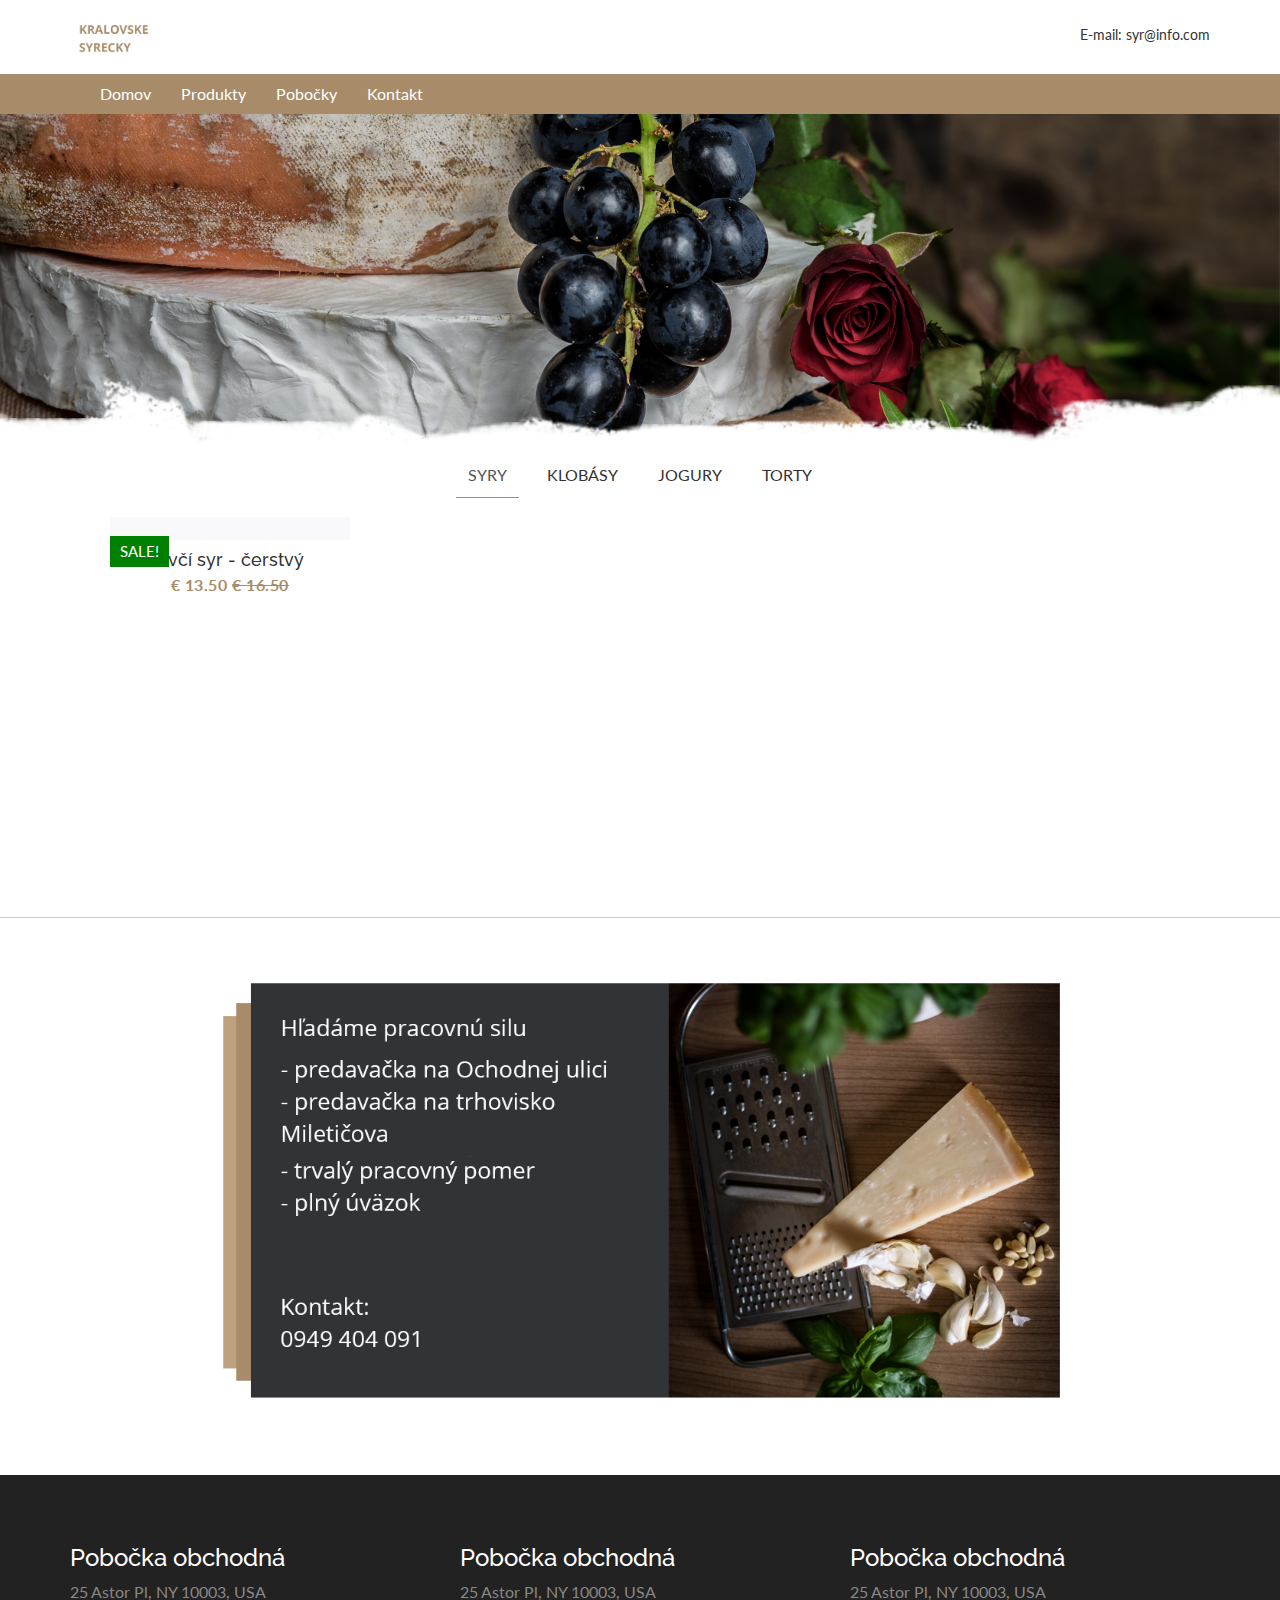
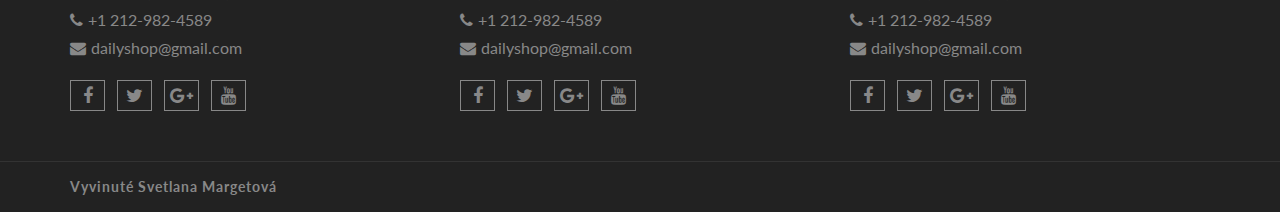
==== index.html @ 4ceece74 "first commit" ====
<!DOCTYPE html>
<html lang="sk">
<head>
  <meta charset="utf-8">
  <meta http-equiv="X-UA-Compatible" content="IE=edge">
  <meta name="viewport" content="width=device-width, initial-scale=1">

  <title>Královské syry</title>

  <link href="css/font-awesome.css" rel="stylesheet">
  <link href="css/bootstrap.css" rel="stylesheet">
  <link id="switcher" href="css/theme-color/default-theme.css" rel="stylesheet">
  <link href="css/style.css" rel="stylesheet">

  <link href='https://fonts.googleapis.com/css?family=Lato' rel='stylesheet' type='text/css'>
  <link href='https://fonts.googleapis.com/css?family=Raleway' rel='stylesheet' type='text/css'>

  <!-- HTML5 shim and Respond.js for IE8 support of HTML5 elements and media queries -->
  <!-- WARNING: Respond.js doesn't work if you view the page via file:// -->
  <!--[if lt IE 9]>
    <script src="https://oss.maxcdn.com/html5shiv/3.7.2/html5shiv.min.js"></script>
    <script src="https://oss.maxcdn.com/respond/1.4.2/respond.min.js"></script>
  <![endif]-->
</head>

<body>

  <header id="aa-header">
    <div class="aa-header-bottom">
      <div class="container">
        <div class="row">
          <div class="col-md-12">
            <div class="aa-header-bottom-area">
              <div class="aa-logo">
                <a href="index.html">
                  <img src="img/logo.png" />
                </a>
              </div>

              <div class="pull-right email-right">
                <a href="mailto:">E-mail: syr@info.com</a>
              </div>
            </div>
          </div>
        </div>
      </div>
    </div>
  </header>

  <section id="menu">
    <div class="container">
      <div class="menu-area">
        <div class="navbar navbar-default" role="navigation">
          <div class="navbar-header">
            <button type="button" class="navbar-toggle" data-toggle="collapse" data-target=".navbar-collapse">
              <span class="sr-only">Toggle navigation</span>
              <span class="icon-bar"></span>
              <span class="icon-bar"></span>
              <span class="icon-bar"></span>
            </button>
          </div>
          <div class="navbar-collapse collapse">
            <ul class="nav navbar-nav">
              <li><a href="index.html">Domov</a></li>
              <li><a href="index.html">Produkty</a></li>
              <li><a href="index.html">Pobočky</a></li>
              <li><a href="index.html">Kontakt</a></li>
            </ul>
          </div><!--/.nav-collapse -->
        </div>
      </div>
    </div>
  </section>
  <!-- / menu -->

  <section class="banner">
  </section>
  <!-- Products section -->
  <section id="aa-product">
    <div class="container">
      <div class="row">
        <div class="col-md-12">
          <div class="row">
            <div class="aa-product-area">
              <div class="aa-product-inner">
                <!-- start prduct navigation -->
                 <ul class="nav nav-tabs aa-products-tab">
                    <li class="active"><a href="#cheese" data-toggle="tab">Syry</a></li>
                    <li><a href="#sausage" data-toggle="tab">Klobásy</a></li>
                    <li><a href="#youghurt" data-toggle="tab">Jogury</a></li>
                    <li><a href="#cake" data-toggle="tab">Torty</a></li>
                  </ul>
                  <!-- Tab panes -->
                  <div class="tab-content">
                    <!-- Start men product category -->
                    <div class="tab-pane fade in active" id="cheese">
                      <ul class="aa-product-catg">
                        <!-- start single product item -->
                        <li>
                          <figure>
                            <a class="aa-product-img" href="#"><img src=""></a>
                              <figcaption>
                              <h4 class="aa-product-title">Ovčí syr - čerstvý</h4>
                              <span class="aa-product-price">€ 13.50</span><span class="aa-product-price"><del>€ 16.50</del></span>
                            </figcaption>
                          </figure>
                          <!-- product badge -->
                          <span class="aa-badge aa-sale" href="#">SALE!</span>
                        </li>

                        <!-- start single product item -->

                  </ul>
                </div>
              </div>
            </div>
          </div>
        </div>
      </div>
    </div>
  </section>
  <section id="aa-banner">
    <div class="container">
      <div class="row">
        <div class="col-md-12">
          <div class="row">
            <div class="aa-banner-area text-center">
            <a href="#"><img src="img/banner2.png" alt="fashion banner img"></a>
          </div>
          </div>
        </div>
      </div>
    </div>
  </section>


  <!-- footer -->
  <footer id="aa-footer">
    <!-- footer bottom -->
    <div class="aa-footer-top">
     <div class="container">
        <div class="row">
        <div class="col-md-12">
          <div class="aa-footer-top-area">
            <div class="row">
              <div class="col-md-4 col-sm-6">
                <div class="aa-footer-widget">
                  <div class="aa-footer-widget">
                    <h3>Pobočka obchodná</h3>
                    <address>
                      <p> 25 Astor Pl, NY 10003, USA</p>
                      <p><span class="fa fa-phone"></span>+1 212-982-4589</p>
                      <p><span class="fa fa-envelope"></span>dailyshop@gmail.com</p>
                    </address>
                    <div class="aa-footer-social">
                      <a href="#"><span class="fa fa-facebook"></span></a>
                      <a href="#"><span class="fa fa-twitter"></span></a>
                      <a href="#"><span class="fa fa-google-plus"></span></a>
                      <a href="#"><span class="fa fa-youtube"></span></a>
                    </div>
                  </div>
                </div>
              </div>

              <div class="col-md-4 col-sm-6">
                <div class="aa-footer-widget">
                  <div class="aa-footer-widget">
                    <h3>Pobočka obchodná</h3>
                    <address>
                      <p> 25 Astor Pl, NY 10003, USA</p>
                      <p><span class="fa fa-phone"></span>+1 212-982-4589</p>
                      <p><span class="fa fa-envelope"></span>dailyshop@gmail.com</p>
                    </address>
                    <div class="aa-footer-social">
                      <a href="#"><span class="fa fa-facebook"></span></a>
                      <a href="#"><span class="fa fa-twitter"></span></a>
                      <a href="#"><span class="fa fa-google-plus"></span></a>
                      <a href="#"><span class="fa fa-youtube"></span></a>
                    </div>
                  </div>
                </div>
              </div>

              <div class="col-md-4 col-sm-6">
                <div class="aa-footer-widget">
                  <div class="aa-footer-widget">
                    <h3>Pobočka obchodná</h3>
                    <address>
                      <p> 25 Astor Pl, NY 10003, USA</p>
                      <p><span class="fa fa-phone"></span>+1 212-982-4589</p>
                      <p><span class="fa fa-envelope"></span>dailyshop@gmail.com</p>
                    </address>
                    <div class="aa-footer-social">
                      <a href="#"><span class="fa fa-facebook"></span></a>
                      <a href="#"><span class="fa fa-twitter"></span></a>
                      <a href="#"><span class="fa fa-google-plus"></span></a>
                      <a href="#"><span class="fa fa-youtube"></span></a>
                    </div>
                  </div>
                </div>
              </div>
            </div>
          </div>
        </div>
      </div>
     </div>
    </div>
    <!-- footer-bottom -->
    <div class="aa-footer-bottom">
      <div class="container">
        <div class="row">
        <div class="col-md-12">
          <div class="aa-footer-bottom-area">
            <p>Vyvinuté <a href="http://www.markups.io/">Svetlana Margetová</a></p>
          </div>
        </div>
      </div>
      </div>
    </div>
  </footer>
  <!-- / footer -->

  <!-- Login Modal -->
  <div class="modal fade" id="login-modal" tabindex="-1" role="dialog" aria-labelledby="myModalLabel" aria-hidden="true">
    <div class="modal-dialog">
      <div class="modal-content">
        <div class="modal-body">
        <button type="button" class="close" data-dismiss="modal" aria-hidden="true">&times;</button>
          <h4>Login or Register</h4>
          <form class="aa-login-form" action="">
            <label for="">Username or Email address<span>*</span></label>
            <input type="text" placeholder="Username or email">
            <label for="">Password<span>*</span></label>
            <input type="password" placeholder="Password">
            <button class="aa-browse-btn" type="submit">Login</button>
            <label for="rememberme" class="rememberme"><input type="checkbox" id="rememberme"> Remember me </label>
            <p class="aa-lost-password"><a href="#">Lost your password?</a></p>
            <div class="aa-register-now">
              Don't have an account?<a href="account.html">Register now!</a>
            </div>
          </form>
        </div>
      </div><!-- /.modal-content -->
    </div><!-- /.modal-dialog -->
  </div>

  <!-- jQuery library -->
  <script src="https://ajax.googleapis.com/ajax/libs/jquery/1.11.3/jquery.min.js"></script>
  <!-- Include all compiled plugins (below), or include individual files as needed -->
  <script src="js/bootstrap.js"></script>
  <!-- SmartMenus jQuery plugin -->
  <script type="text/javascript" src="js/jquery.smartmenus.js"></script>
  <!-- SmartMenus jQuery Bootstrap Addon -->
  <script type="text/javascript" src="js/jquery.smartmenus.bootstrap.js"></script>
  <!-- Product view slider -->
  <script type="text/javascript" src="js/jquery.simpleGallery.js"></script>
  <script type="text/javascript" src="js/jquery.simpleLens.js"></script>
  <!-- slick slider -->
  <script type="text/javascript" src="js/slick.js"></script>
  <!-- Price picker slider -->
  <script type="text/javascript" src="js/nouislider.js"></script>

  <!-- Custom js -->
  <script src="js/custom.js"></script>

  </body>
</html>
---- css/theme-color/default-theme.css ----
/*=======================================
Template Design By MarkUps.
Author URI : http://www.markups.io/
========================================*/


h2 {
  color: #ff6666;
}
.aa-primary-btn:hover, .aa-primary-btn:focus {
  color: #ff6666;
  border-color: #ff6666;
}
.aa-secondary-btn {
  color: #ff6666;
}
.aa-secondary-btn:hover, .aa-secondary-btn:focus {
  background-color: #ff6666;
}
.aa-browse-btn {
  background-color: #ff6666;
  border: 1px solid #ff6666;
}
.aa-browse-btn:hover, .aa-browse-btn:focus {
  color: #ff6666;
}
.aa-add-to-cart-btn:hover, .aa-add-to-cart-btn:focus {
  color: #ff6666;
  border-color: #ff6666;
}
.aa-filter-btn {
  background-color: #ff6666;
  border: 1px solid #ff6666;
}
.aa-cart-view-btn {
  background-color: #ff6666;
}
#aa-header .aa-header-bottom .aa-header-bottom-area .aa-logo a > span {
  color: #ff6666;
}
#aa-header .aa-header-bottom .aa-header-bottom-area .aa-logo a strong {
  color: #ff6666;
}
#aa-header .aa-header-bottom .aa-header-bottom-area .aa-search-box button {
  background-color: #ff6666;
}
#aa-header .aa-header-bottom .aa-cartbox .aa-cart-link {
  color: #ff6666;
}
#aa-header .aa-header-bottom .aa-cartbox .aa-cart-link .aa-cart-notify {
  border: 1px solid #ff6666;
  color: #ff6666;
}
#aa-header .aa-header-bottom .aa-cartbox .aa-cart-link .aa-cart-notify:after {
  border-top-color: #ff6666;
}
#aa-header .aa-header-bottom .aa-cartbox .aa-cartbox-summary ul li .aa-remove-product:hover, #aa-header .aa-header-bottom .aa-cartbox .aa-cartbox-summary ul li .aa-remove-product:focus {
  border-color: #ff6666;
}
#menu {
  background-color: #a88c69;
}
#menu .menu-area .navbar-default .navbar-nav .open a {
  color: #ff6666;
}
#menu .menu-area .navbar-default .navbar-nav .dropdown-menu li a {
  color: #ff6666;
}
#menu .menu-area .navbar-default .navbar-nav .dropdown-menu li a:hover, #menu .menu-area .navbar-default .navbar-nav .dropdown-menu li a:focus {
  background-color: #ff6666;
}
.scrollToTop {
  background-color: #ff6666;
  border: 1px solid #ff6666;
}
.scrollToTop:hover,
.scrollToTop:focus {
  color: #ff6666;
}
#wpf-loader-two .wpf-loader-two-inner:before {
  background: #ff6666;
}
#wpf-loader-two .wpf-loader-two-inner:after {
  background: #ff6666;
}
#wpf-loader-two {
  background-color: #ff6666;
}
#aa-slider .aa-slider-area .seq-title span {
  color: #ff6666;
}
#aa-slider .aa-slider-area .seq .seq-next:hover, #aa-slider .aa-slider-area .seq .seq-next:focus {
  background-color: #ff6666;
}
#aa-slider .aa-slider-area .seq .seq-prev:hover, #aa-slider .aa-slider-area .seq .seq-prev:focus {
  background-color: #ff6666;
}
#aa-promo .aa-promo-area .aa-promo-banner .aa-prom-content span {
  color: #ff6666;
}
#aa-promo .aa-promo-area .aa-promo-banner .aa-prom-content h4 a:hover {
  color: #ff6666 !important;
}
.aa-products-tab li a:hover, .aa-products-tab li a:focus {
  border-bottom: 1px solid #a88c69;
}
.aa-products-tab li.active a {
  border-bottom: 1px solid #a88c69 !important;
}
.aa-products-tab li.active a:hover, .aa-products-tab li.active a:focus {
  border-bottom: 1px solid #ff6666;
}
.aa-product-catg li figure .aa-add-card-btn:hover {
  color: #ff6666;
}
.aa-product-catg li .aa-product-title a:hover, .aa-product-catg li .aa-product-title a:focus {
  color: #ff6666;
}
.aa-product-catg li .aa-product-price {
  color: #a88c69;
}
.aa-product-catg li .aa-product-hvr-content a:hover, .aa-product-catg li .aa-product-hvr-content a:focus {
  color: #ff6666;
}
#quick-view-modal .modal-content button.close:hover {
  color: #ff6666;
}
#quick-view-modal .modal-content .aa-product-view-content .aa-price-block .aa-product-avilability span {
  color: #ff6666;
}
#quick-view-modal .modal-content .aa-product-view-content .aa-prod-view-size a:hover, #quick-view-modal .modal-content .aa-product-view-content .aa-prod-view-size a:focus {
  border-color: #ff6666;
  color: #ff6666;
}
#quick-view-modal .modal-content .aa-product-view-content .aa-prod-quantity .aa-prod-category a {
  color: #ff6666;
}
.slick-prev,
.slick-next {
  background-color: #ff6666;
}
#aa-support .aa-support-area .aa-support-single span {
  color: #ff6666;
}
#aa-testimonial .aa-testimonial-area .aa-testimonial-slider li.slick-active {
  background-color: #ff6666;
}
.aa-latest-blog-single .aa-blog-img:hover .aa-blog-img-caption {
  background-color: #ff6666;
}
.aa-latest-blog-single .aa-blog-info .aa-blog-title a:hover {
  color: #ff6666;
}
.aa-latest-blog-single .aa-blog-info .aa-read-mor-btn {
  color: #ff6666;
}
.aa-latest-blog-single .aa-blog-info .aa-read-mor-btn:hover span, .aa-latest-blog-single .aa-blog-info .aa-read-mor-btn:focus span {
  color: #ff6666;
}
#aa-subscribe .aa-subscribe-area .aa-subscribe-form input[type="submit"] {
  background: #ff6666 none repeat scroll 0 0;
  border: 1px solid #ff6666;
}
#aa-footer .aa-footer-bottom .aa-footer-bottom-area > p a:hover, #aa-footer .aa-footer-bottom .aa-footer-bottom-area > p a:focus {
  color: #ff6666;
}
#aa-catg-head-banner .aa-catg-head-banner-area .aa-catg-head-banner-content .breadcrumb .active {
  color: #ff6666;
}
#aa-product-category .aa-sidebar .aa-sidebar-widget h3 {
  color: #ff6666;
  border-bottom: 1px solid #ff6666;
}
#aa-product-category .aa-sidebar .aa-sidebar-widget .aa-catg-nav li a:hover, #aa-product-category .aa-sidebar .aa-sidebar-widget .aa-catg-nav li a:focus {
  color: #ff6666;
}
#aa-product-category .aa-sidebar .aa-sidebar-widget .tag-cloud a:hover, #aa-product-category .aa-sidebar .aa-sidebar-widget .tag-cloud a:focus {
  background-color: #ff6666;
}
#aa-product-category .aa-sidebar .aa-sidebar-widget .aa-recently-views ul li .aa-cartbox-info h4 a:hover, #aa-product-category .aa-sidebar .aa-sidebar-widget .aa-recently-views ul li .aa-cartbox-info h4 a:focus {
  color: #ff6666;
}
#aa-product-category .aa-product-catg-content .aa-product-catg-head .aa-product-catg-head-right a:hover, #aa-product-category .aa-product-catg-content .aa-product-catg-head .aa-product-catg-head-right a:focus {
  color: #ff6666;
}
#aa-product-category .aa-product-catg-content .aa-product-catg-pagination .pagination li a:hover,
#aa-product-category .aa-product-catg-content .aa-product-catg-pagination .pagination li span:hover {
  color: #ff6666;
}
#aa-product-category .aa-product-catg-content .aa-product-catg-pagination .pagination li a:focus,
#aa-product-category .aa-product-catg-content .aa-product-catg-pagination .pagination li span:focus {
  background-color: #ff6666;
}
#aa-product-details .aa-product-details-area .aa-product-details-content .aa-product-view-content .aa-prod-quantity .aa-prod-category a {
  color: #ff6666;
}
#aa-product-details .aa-product-details-area .aa-product-details-bottom .nav-tabs li a:hover, #aa-product-details .aa-product-details-area .aa-product-details-bottom .nav-tabs li a:focus {
  color: #ff6666;
}
#aa-product-details .aa-product-details-area .aa-product-details-bottom .aa-review-form .aa-review-submit {
  background-color: #ff6666;
  border-color: #ff6666;
}
#aa-product-details .aa-product-details-area .aa-product-details-bottom .aa-review-form .form-control:focus {
  border-color: #ff6666;
}
#cart-view .cart-view-area .cart-view-table .table tbody tr td .aa-cart-title {
  color: #ff6666;
}
#cart-view .cart-view-area .cart-view-table .table tbody tr td .aa-cart-title:hover {
  color: #ff6666;
}
#checkout .checkout-area .checkout-left .panel-group .panel-default .panel-heading .panel-title a {
  color: #ff6666;
}
#checkout .checkout-area .checkout-right h4 {
  color: #ff6666;
}
#login-modal .modal-dialog .aa-register-now a {
  color: #ff6666;
}
#aa-blog-archive .aa-blog-archive-area .aa-blog-content .aa-blog-content-single h4 a:hover, #aa-blog-archive .aa-blog-archive-area .aa-blog-content .aa-blog-content-single h4 a:focus {
  color: #ff6666;
}
#aa-blog-archive .aa-blog-archive-area .aa-blog-content .aa-blog-content-single .aa-article-bottom .aa-post-author a {
  border-bottom: 1px solid #ff6666;
  color: #ff6666;
}
#aa-blog-archive .aa-blog-archive-area .aa-blog-sidebar .aa-sidebar-widget h3 {
  color: #ff6666;
  border-bottom: 1px solid #ff6666;
}
#aa-blog-archive .aa-blog-archive-area .aa-blog-sidebar .aa-sidebar-widget .aa-catg-nav li a:hover, #aa-blog-archive .aa-blog-archive-area .aa-blog-sidebar .aa-sidebar-widget .aa-catg-nav li a:focus {
  color: #ff6666;
}
#aa-blog-archive .aa-blog-archive-area .aa-blog-sidebar .aa-sidebar-widget .tag-cloud a:hover, #aa-blog-archive .aa-blog-archive-area .aa-blog-sidebar .aa-sidebar-widget .tag-cloud a:focus {
  background-color: #ff6666;
}
#aa-blog-archive .aa-blog-archive-area .aa-blog-sidebar .aa-sidebar-widget .aa-sidebar-price-range .noUi-connect {
  background: #ff6666;
}
#aa-blog-archive .aa-blog-archive-area .aa-blog-sidebar .aa-sidebar-widget .aa-recently-views ul li .aa-cartbox-info h4 a:hover, #aa-blog-archive .aa-blog-archive-area .aa-blog-sidebar .aa-sidebar-widget .aa-recently-views ul li .aa-cartbox-info h4 a:focus {
  color: #ff6666;
}
#aa-blog-archive .aa-blog-archive-area .aa-blog-archive-pagination .pagination li a:hover,
#aa-blog-archive .aa-blog-archive-area .aa-blog-archive-pagination .pagination li span:hover {
  color: #ff6666;
}
#aa-blog-archive .aa-blog-archive-area .aa-blog-archive-pagination .pagination li a:focus,
#aa-blog-archive .aa-blog-archive-area .aa-blog-archive-pagination .pagination li span:focus {
  background-color: #ff6666;
}
#aa-blog-archive .aa-blog-archive-area .aa-blog-archive-pagination .pagination .active a {
  background-color: #ff6666;
}
.aa-blog-details h2 a:hover, .aa-blog-details h2 a:focus {
  color: #ff6666;
}
.aa-blog-details .aa-blog-content-single .blog-single-tag a:hover, .aa-blog-details .aa-blog-content-single .blog-single-tag a:focus {
  color: #ff6666;
}
.aa-blog-details .aa-blog-content-single .blog-single-social a:hover, .aa-blog-details .aa-blog-content-single .blog-single-social a:focus {
  color: #ff6666;
}
.aa-blog-details .aa-blog-navigation .aa-blog-prev {
  background-color: #ff6666;
  border: 1px solid #ff6666;
}
.aa-blog-details .aa-blog-navigation .aa-blog-next {
  background-color: #ff6666;
  border: 1px solid #ff6666;
}
.aa-blog-details .aa-blog-comment-threat .comments .commentlist li .reply-btn {
  background-color: #ff6666;
}
.aa-blog-details .aa-blog-comment-threat .comments .commentlist li .author-tag {
  background-color: #ff6666;
}
.aa-blog-details #respond input[type="text"]:focus,
.aa-blog-details #respond input[type="email"]:focus,
.aa-blog-details #respond input[type="url"]:focus {
  border-color: #ff6666;
}
.aa-blog-details #respond textarea:focus {
  border-color: #ff6666;
}
.aa-blog-details #respond .form-submit input:hover {
  color: #ff6666 !important;
}
#aa-contact .aa-contact-area .aa-contact-address .aa-contact-address-left .comments-form .form-control:focus {
  border-color: #ff6666;
}
#aa-contact .aa-contact-area .aa-contact-address .aa-contact-address-left .comments-form button {
  border: 1px solid #ff6666;
}
#aa-error .aa-error-area {
  border: 5px solid #ff6666;
}
#aa-error .aa-error-area h2 {
  border-bottom: 3px solid #ff6666;
}
#aa-error .aa-error-area a:hover, #aa-error .aa-error-area a:focus {
  color: #ff6666;
  border-color: #ff6666;
}
#aa-footer .aa-footer-bottom .aa-footer-bottom-area > p a:hover, #aa-footer .aa-footer-bottom .aa-footer-bottom-area > p a:focus {
  color: #ff6666;
}
.navbar-default .navbar-toggle:hover,
.navbar-default .navbar-toggle:focus {
  background-color: #ff6666;
}




/*=======================================
Template Design By MarkUps.
Author URI : http://www.markups.io/
========================================*/
---- css/style.css ----
/*
  Template Name: Daily Shop
  Author : MarkUps
  Author URI: http://www.markups.io/
  Version: 1.1
  Tags: light, white, ecommerce, online store, multi page, custom-colors, Bootstrap,responsive, html5, css3, Sass, template, web template

*/

/* Table of Content
==================================================
#BASIC TYPOGRAPHY
#HEADER SECTION
#NAVBAR SECTION
#SLIDER SECTION
#PROMO SECTION
#PRODUCT SECTION
#BANNER SECTION
#POPULAR SECTION
#SUPPORT SECTION
#TESTIMONIAL SECTION
#LATEST BLOG SECTION
#CLIENT BRAND SECTION
#PRODUCT PAGE
#PRODUCT DETAILS PAGE
#CART VIEW PAGE
#CHECKOUT PAGE
#MY ACCOUNT  PAGE
#BLOG ARCHIVE  PAGE
#BLOG DETAILS  PAGE
#CONTACT  PAGE
#ERROR  PAGE
#FOOTER SECTION
#RESPONSIVE DESIGN

*/

/* BASE - Base tyles, Variables, Mixins, etc. */
body {
  background-color: #ffffff;
  font-family: "Lato", sans-serif;
  color: #333333;
  font-size: 16px;
  overflow-x: hidden;
}

.no-padding {
  padding: 0;
}

/* MODULES - Individual site components */
ul {
  padding: 0;
  margin: 0;
  list-style: none;
}

a {
  text-decoration: none;
  color: #333333;
}

a:hover,
a:focus {
  outline: none;
  text-decoration: none;
}

h1, h2, h3, h4, h5, h6 {
  font-family: "Raleway", sans-serif;
}

h2 {
  font-size: 30px;
  font-weight: 700;
  line-height: 40px;
  margin: 0;
  padding-bottom: 10px;
}

img {
  border: none;
}

.aa-primary-btn {
  font-size: 16px;
  padding: 10px 30px;
  border: 1px solid #e9e9e9;
  margin-top: 10px;
  display: inline-block;
  -webkit-transition: 0.5s;
  -moz-transition: 0.5s;
  -ms-transition: 0.5s;
  -o-transition: 0.5s;
  transition: 0.5s;
}
.aa-primary-btn:hover, .aa-primary-btn:focus {
  text-decoration: none;
}
.aa-primary-btn span {
  margin-right: 5px;
}

.aa-secondary-btn {
  background-color: #fff;
  font-size: 16px;
  padding: 10px 22px;
  margin-top: 10px;
  display: inline-block;
  -webkit-border-radius: 4px;
  -moz-border-radius: 4px;
  -ms--border-radius: 4px;
  border-radius: 4px;
  -webkit-transition: 0.5s;
  -moz-transition: 0.5s;
  -ms-transition: 0.5s;
  -o-transition: 0.5s;
  transition: 0.5s;
}
.aa-secondary-btn:hover, .aa-secondary-btn:focus {
  text-decoration: none;
  color: #fff;
}

.aa-browse-btn {
  display: inline-block;
  font-size: 16px;
  padding: 12px 18px;
  color: #fff;
  -webkit-transition: all 0.5s;
  -moz-transition: all 0.5s;
  -ms-transition: all 0.5s;
  -o-transition: all 0.5s;
  transition: all 0.5s;
}
.aa-browse-btn span {
  margin-left: 5px;
}
.aa-browse-btn:hover, .aa-browse-btn:focus {
  background-color: #fff;
}

.aa-add-to-cart-btn {
  border: 1px solid #ccc;
  color: #555;
  display: inline-block;
  font-size: 14px;
  font-weight: bold;
  letter-spacing: 0.5px;
  margin-top: 5px;
  padding: 10px 15px;
  text-transform: uppercase;
  transition: all 0.5s ease 0s;
}
.aa-add-to-cart-btn span {
  margin-right: 5px;
}

.aa-filter-btn {
  color: #fff;
  font-size: 15px;
  height: 30px;
  width: 80px;
}

.aa-cart-view-btn {
  float: right;
  border: none;
  color: #fff;
  font-size: 16px;
  font-weight: 700;
  letter-spacing: 2px;
  padding: 15px 30px;
  text-align: center;
  text-decoration: none;
  text-transform: uppercase;
  -webkit-transition: all 0.5s;
  -moz-transition: all 0.5s;
  -ms-transition: all 0.5s;
  -o-transition: all 0.5s;
  transition: all 0.5s;
}
.aa-cart-view-btn:hover {
  background-color: #000;
  color: #fff;
}

/* LAYOUTS - Page layout styles */
/*==================
 HEADER SECTION
====================*/
/*---- Cartbox transition ----*/
@-webkit-keyframes cartbox-transition {
  33.33% {
    top: -13px;
  }

  66.66% {
    top: -17px;
  }

  100% {
    top: -15px;
  }
}

@keyframes cartbox-transition {
  33.33% {
    top: -13px;
  }

  66.66% {
    top: -17px;
  }

  100% {
    top: -15px;
  }
}

#aa-header {
  display: inline;
  float: left;
  width: 100%;
}
#aa-header .aa-header-top {
  border-bottom: 1px solid #E8E8E8;
  display: inline;
  float: left;
  width: 100%;
}
#aa-header .aa-header-top .aa-header-top-area {
  display: inline;
  float: left;
  width: 100%;
}
#aa-header .aa-header-top .aa-header-top-left {
  float: left;
}
#aa-header .aa-header-top .aa-header-top-left .aa-language {
  border-right: 1px solid #ccc;
  float: left;
}
#aa-header .aa-header-top .aa-header-top-left .aa-language .btn {
  font-size: 12px;
}
#aa-header .aa-header-top .aa-header-top-left .aa-language .btn img {
  display: inline;
  height: 10px;
  margin-right: 5px;
  margin-top: -2px;
  width: 12px;
}
#aa-header .aa-header-top .aa-header-top-left .aa-language .dropdown-menu {
  border-radius: 0;
  min-width: 110px;
}
#aa-header .aa-header-top .aa-header-top-left .aa-language .dropdown-menu a {
  font-size: 12px;
}
#aa-header .aa-header-top .aa-header-top-left .aa-language .dropdown-menu a img {
  height: 10px;
  margin-right: 5px;
  margin-top: -2px;
  width: 12px;
}
#aa-header .aa-header-top .aa-header-top-left .aa-language .dropdown-menu:after, #aa-header .aa-header-top .aa-header-top-left .aa-language .dropdown-menu:before {
  bottom: 100%;
  left: 50%;
  border: solid transparent;
  content: " ";
  height: 0;
  width: 0;
  position: absolute;
  pointer-events: none;
}
#aa-header .aa-header-top .aa-header-top-left .aa-language .dropdown-menu:after {
  border-color: rgba(255, 255, 255, 0);
  border-bottom-color: #fff;
  border-width: 6px;
  margin-left: 0px;
}
#aa-header .aa-header-top .aa-header-top-left .aa-language .dropdown-menu:before {
  border-color: rgba(221, 221, 221, 0);
  border-bottom-color: #ddd;
  border-width: 8px;
  margin-left: -2px;
}
#aa-header .aa-header-top .aa-header-top-left .aa-currency {
  border-right: 1px solid #ccc;
  float: left;
}
#aa-header .aa-header-top .aa-header-top-left .aa-currency .btn {
  font-size: 12px;
}
#aa-header .aa-header-top .aa-header-top-left .aa-currency .btn i {
  display: inline;
  font-size: 12px;
  margin-right: 3px;
}
#aa-header .aa-header-top .aa-header-top-left .aa-currency .dropdown-menu {
  border-radius: 0;
  min-width: 110px;
}
#aa-header .aa-header-top .aa-header-top-left .aa-currency .dropdown-menu a {
  font-size: 12px;
}
#aa-header .aa-header-top .aa-header-top-left .aa-currency .dropdown-menu a i {
  display: inline;
  font-size: 12px;
  margin-right: 3px;
}
#aa-header .aa-header-top .aa-header-top-left .aa-currency .dropdown-menu:after, #aa-header .aa-header-top .aa-header-top-left .aa-currency .dropdown-menu:before {
  bottom: 100%;
  left: 43%;
  border: solid transparent;
  content: " ";
  height: 0;
  width: 0;
  position: absolute;
  pointer-events: none;
}
#aa-header .aa-header-top .aa-header-top-left .aa-currency .dropdown-menu:after {
  border-color: rgba(255, 255, 255, 0);
  border-bottom-color: #fff;
  border-width: 6px;
  margin-left: 0px;
}
#aa-header .aa-header-top .aa-header-top-left .aa-currency .dropdown-menu:before {
  border-color: rgba(221, 221, 221, 0);
  border-bottom-color: #ddd;
  border-width: 8px;
  margin-left: -2px;
}
#aa-header .aa-header-top .aa-header-top-left .cellphone {
  border-right: 1px solid #ddd;
  float: left;
}
#aa-header .aa-header-top .aa-header-top-left .cellphone p {
  font-size: 14px;
  margin-bottom: 0;
  padding: 5px 10px;
}
#aa-header .aa-header-top .aa-header-top-left .cellphone p span {
  margin-right: 5px;
}
#aa-header .aa-header-top .aa-header-top-right {
  float: right;
}
#aa-header .aa-header-top .aa-header-top-right .aa-head-top-nav-right {
  display: inline-block;
  text-align: right;
}
#aa-header .aa-header-top .aa-header-top-right .aa-head-top-nav-right li {
  display: inline-block;
  text-align: right;
}
#aa-header .aa-header-top .aa-header-top-right .aa-head-top-nav-right li a {
  display: inline-block;
  color: #333333;
  border-right: 1px solid #ddd;
  font-size: 14px;
  padding: 5px 8px;
}
#aa-header .aa-header-bottom {
  float: left;
  display: inline;
  width: 100%;
  padding: 20px 0;
}
#aa-header .aa-header-bottom .aa-header-bottom-area {
  float: left;
  display: inline;
  width: 100%;
}
#aa-header .aa-header-bottom .aa-header-bottom-area .aa-logo {
  float: left;
  margin-top: 4px;
}
#aa-header .aa-header-bottom .aa-header-bottom-area .aa-logo a {
  font-family: "Raleway", sans-serif;
  font-size: 28px;
}
#aa-header .aa-header-bottom .aa-header-bottom-area .aa-logo a:hover {
  color: #333;
}
#aa-header .aa-header-bottom .aa-header-bottom-area .aa-logo a > span {
  display: inline-block;
  float: left;
  font-size: 50px;
}
#aa-header .aa-header-bottom .aa-header-bottom-area .aa-logo a p {
  display: inline-block;
  float: left;
  font-weight: bold;
  margin-bottom: 0;
  margin-left: 5px;
  margin-top: -5px;
}
#aa-header .aa-header-bottom .aa-header-bottom-area .aa-logo a p span {
  display: block;
  font-size: 12px;
  font-weight: normal;
  letter-spacing: 1.5px;
  text-transform: uppercase;
}

#aa-header .aa-header-bottom .aa-header-bottom-area .aa-search-box {
  float: right;
  margin-right: 5%;
  margin-top: 13px;
  position: relative;
  width: 500px;
}
#aa-header .aa-header-bottom .aa-header-bottom-area .aa-search-box input[type="text"] {
  border: 1px solid #ddd;
  color: #555;
  font-size: 14px;
  font-family: "Raleway", sans-serif;
  height: 40px;
  padding: 10px 55px 10px 10px;
  width: 100%;
}
#aa-header .aa-header-bottom .aa-header-bottom-area .aa-search-box button {
  border: medium none;
  color: #fff;
  height: 100%;
  position: absolute;
  right: 0;
  top: 0;
  width: 50px;
  -webkit-transition: all 0.5s;
  -moz-transition: all 0.5s;
  -ms-transition: all 0.5s;
  -o-transition: all 0.5s;
  transition: all 0.5s;
}
#aa-header .aa-header-bottom .aa-header-bottom-area .aa-search-box button:hover {
  opacity: 0.8;
}
#aa-header .aa-header-bottom .aa-cartbox {
  float: right;
  text-align: center;
  position: relative;
  padding-bottom: 10px;
}
#aa-header .aa-header-bottom .aa-cartbox .aa-cart-link {
  font-size: 22px;
  position: relative;
  width: 120px;
  height: auto;
  display: block;
}
#aa-header .aa-header-bottom .aa-cartbox .aa-cart-link .fa-shopping-basket {
  z-index: 99;
  position: relative;
}
#aa-header .aa-header-bottom .aa-cartbox .aa-cart-link .aa-cart-title {
  color: #555;
  display: block;
  font-size: 14px;
}
#aa-header .aa-header-bottom .aa-cartbox .aa-cart-link .aa-cart-notify {
  background-color: #fff;
  border-radius: 50%;
  font-size: 12px;
  font-weight: bold;
  padding: 2px 9px;
  position: absolute;
  right: 39%;
  top: -15px;
  z-index: 10;
  -webkit-animation-name: cartbox-transition;
  -webkit-animation-duration: 2s;
  -webkit-animation-timing-function: linear;
  -webkit-animation-iteration-count: infinite;
  animation-name: cartbox-transition;
  animation-duration: 2s;
  animation-timing-function: linear;
  animation-iteration-count: infinite;
}
#aa-header .aa-header-bottom .aa-cartbox .aa-cart-link .aa-cart-notify:after, #aa-header .aa-header-bottom .aa-cartbox .aa-cart-link .aa-cart-notify:before {
  top: 100%;
  left: 50%;
  border: solid transparent;
  content: " ";
  height: 0;
  width: 0;
  position: absolute;
  pointer-events: none;
}
#aa-header .aa-header-bottom .aa-cartbox .aa-cart-link .aa-cart-notify:after {
  border-color: rgba(255, 102, 102, 0);
  border-width: 5px;
  margin-left: -5px;
}
#aa-header .aa-header-bottom .aa-cartbox .aa-cart-link .aa-cart-notify:before {
  border-color: rgba(0, 0, 0, 0);
  border-width: 6px;
  margin-left: -6px;
}
#aa-header .aa-header-bottom .aa-cartbox .aa-cartbox-summary {
  background-color: #fff;
  border: 1px solid #E9E9E9;
  display: none;
  padding: 20px;
  position: absolute;
  right: 0;
  top: 100%;
  width: 300px;
  z-index: 9999;
}
#aa-header .aa-header-bottom .aa-cartbox .aa-cartbox-summary:after, #aa-header .aa-header-bottom .aa-cartbox .aa-cartbox-summary:before {
  bottom: 100%;
  left: 81%;
  border: solid transparent;
  content: " ";
  height: 0;
  width: 0;
  position: absolute;
  pointer-events: none;
}
#aa-header .aa-header-bottom .aa-cartbox .aa-cartbox-summary:after {
  border-color: rgba(255, 255, 255, 0);
  border-bottom-color: #fff;
  border-width: 10px;
  margin-left: -10px;
}
#aa-header .aa-header-bottom .aa-cartbox .aa-cartbox-summary:before {
  border-color: rgba(233, 233, 233, 0);
  border-bottom-color: #e9e9e9;
  border-width: 11px;
  margin-left: -11px;
}
#aa-header .aa-header-bottom .aa-cartbox .aa-cartbox-summary ul li {
  border-bottom: 1px solid #e2e2e2;
  display: block;
  float: left;
  margin-bottom: 15px;
  padding-bottom: 15px;
  width: 100%;
  position: relative;
}
#aa-header .aa-header-bottom .aa-cartbox .aa-cartbox-summary ul li:last-child {
  border: none;
  margin-bottom: 0px;
}
#aa-header .aa-header-bottom .aa-cartbox .aa-cartbox-summary ul li .aa-cartbox-img {
  display: block;
  float: left;
  height: 95px;
  width: 80px;
}
#aa-header .aa-header-bottom .aa-cartbox .aa-cartbox-summary ul li .aa-cartbox-img img {
  width: 100%;
  height: 100%;
}
#aa-header .aa-header-bottom .aa-cartbox .aa-cartbox-summary ul li .aa-cartbox-info {
  display: block;
  float: left;
  margin-left: 10px;
  width: 55%;
}
#aa-header .aa-header-bottom .aa-cartbox .aa-cartbox-summary ul li .aa-cartbox-info h4 {
  font-size: 14px;
  color: #333333;
  margin-bottom: 20px;
  margin-top: 0;
}
#aa-header .aa-header-bottom .aa-cartbox .aa-cartbox-summary ul li .aa-cartbox-info h4 a {
  color: #333333;
  letter-spacing: 0.5px;
}
#aa-header .aa-header-bottom .aa-cartbox .aa-cartbox-summary ul li .aa-cartbox-info p {
  font-size: 16px;
}
#aa-header .aa-header-bottom .aa-cartbox .aa-cartbox-summary ul li .aa-remove-product {
  border: 1px solid transparent;
  border-radius: 50%;
  color: #c0c0c0;
  font-size: 12px;
  height: 20px;
  line-height: 17px;
  position: absolute;
  right: 0;
  top: 30%;
  width: 20px;
  -webkit-transition: all 0.5s;
  -moz-transition: all 0.5s;
  -ms-transition: all 0.5s;
  -o-transition: all 0.5s;
  transition: all 0.5s;
}
#aa-header .aa-header-bottom .aa-cartbox .aa-cartbox-summary ul li .aa-remove-product:hover, #aa-header .aa-header-bottom .aa-cartbox .aa-cartbox-summary ul li .aa-remove-product:focus {
  color: #333;
}
#aa-header .aa-header-bottom .aa-cartbox .aa-cartbox-summary ul li .aa-cartbox-total-title {
  float: left;
  font-weight: bold;
  font-size: 16px;
  font-family: "Lato", sans-serif;
  letter-spacing: 0.5px;
}
#aa-header .aa-header-bottom .aa-cartbox .aa-cartbox-summary ul li .aa-cartbox-total-price {
  float: right;
  font-weight: bold;
  font-size: 16px;
  font-family: "Lato", sans-serif;
  letter-spacing: 0.5px;
}

/*==================
 NAVBAR SECTION
====================*/

#menu {
  display: inline;
  float: left;
  width: 100%;
}
#menu .menu-area {
  float: left;
  display: inline;
  width: 100%;
}
#menu .menu-area .navbar-default {
  background-color: transparent;
  border: medium none;
  border-radius: 0;
  margin-bottom: 0;
  min-height: auto;
}
#menu .menu-area .navbar-default .navbar-nav {
  display: inline-block;
  float: left;
  margin: 0;
  text-align: center;
  width: 100%;
}
#menu .menu-area .navbar-default .navbar-nav li a {
  color: #fff;
  font-size: 16px;
  padding: 10px 15px;
  -webkit-transition: all 0.5s;
  -moz-transition: all 0.5s;
  -ms-transition: all 0.5s;
  -o-transition: all 0.5s;
  transition: all 0.5s;
}
#menu .menu-area .navbar-default .navbar-nav .open a {
  background-color: #fff;
}
#menu .menu-area .navbar-default .navbar-nav .dropdown-menu li a {
  padding: 8px 15px;
}
#menu .menu-area .navbar-default .navbar-nav .dropdown-menu li a:hover, #menu .menu-area .navbar-default .navbar-nav .dropdown-menu li a:focus {
  color: #fff;
}
#menu .menu-area .navbar-default .navbar-nav .dropdown-menu .dropdown-header {
  color: #555;
  display: block;
  font-size: 16px;
  padding: 3px 20px;
  text-transform: uppercase;
}

/* ALL SECTION */
/*scrol to top*/
.scrollToTop {
  bottom: 60px;
  color: #fff;
  display: none;
  font-size: 23px;
  height: 50px;
  line-height: 45px;
  position: fixed;
  right: 20px;
  text-align: center;
  text-decoration: none;
  -webkit-transition: all 0.5s ease 0s;
  -moz-transition: all 0.5s ease 0s;
  -ms-transition: all 0.5s ease 0s;
  -o-transition: all 0.5s ease 0s;
  transition: all 0.5s ease 0s;
  width: 50px;
  z-index: 999;
}

.scrollToTop:hover,
.scrollToTop:focus {
  background-color: #FFF;
  text-decoration: none;
  outline: none;
}

/*Preloader*/
@-webkit-keyframes loader-two-before-transition {
  50% {
    left: -154px;
  }

  100% {
    left: -97px;
  }
}

@keyframes loader-two-before-transition {
  50% {
    left: -154px;
  }

  100% {
    left: -97px;
  }
}

@-webkit-keyframes loader-two-after-transition {
  50% {
    left: 54px;
  }

  100% {
    left: -4px;
  }
}

@keyframes loader-two-after-transition {
  50% {
    left: 54px;
  }

  100% {
    left: -4px;
  }
}

#wpf-loader-two {
  height: 100%;
  bottom: 0;
  left: 0;
  position: fixed;
  right: 0;
  top: 0;
  width: 100%;
  z-index: 99999;
}

#wpf-loader-two .wpf-loader-two-inner {
  border: 2px solid #fff;
  border-radius: 50%;
  height: 100px;
  left: 46%;
  position: absolute;
  top: 40%;
  width: 100px;
  text-align: center;
}

#wpf-loader-two .wpf-loader-two-inner:before {
  content: "";
  height: 57%;
  left: -204px;
  position: absolute;
  top: -5px;
  transition: all 0.5s ease 0s;
  width: 200px;
  -webkit-animation-name: loader-two-before-transition;
  -webkit-animation-duration: 1.5s;
  -webkit-animation-timing-function: linear;
  -webkit-animation-iteration-count: infinite;
  animation-name: loader-two-before-transition;
  animation-duration: 1.5s;
  animation-timing-function: linear;
  animation-iteration-count: infinite;
}

#wpf-loader-two .wpf-loader-two-inner:after {
  content: "";
  height: 57%;
  left: 104%;
  position: absolute;
  top: 50%;
  transition: all 0.5s ease 0s;
  width: 200px;
  -webkit-animation-name: loader-two-after-transition;
  -webkit-animation-duration: 1.5s;
  -webkit-animation-timing-function: linear;
  -webkit-animation-iteration-count: infinite;
  animation-name: loader-two-after-transition;
  animation-duration: 1.5s;
  animation-timing-function: linear;
  animation-iteration-count: infinite;
}

#wpf-loader-two .wpf-loader-two-inner span {
  color: #fff;
  display: inline-block;
  margin-top: 42%;
}

/*==================
  SLIDER SECTION
====================*/

#aa-slider {
  float: left;
  display: inline;
  width: 100%;
}
#aa-slider .aa-slider-area {
  display: inline;
  float: left;
  width: 100%;
}
#aa-slider .aa-slider-area .seq-title {
  left: 19%;
  margin-right: 0;
  position: absolute;
  top: 30%;
  width: 57%;
  text-align: center;
}
#aa-slider .aa-slider-area .seq-title span {
  background-color: #fff;
  display: inline-block;
  padding: 6px 15px;
  text-transform: uppercase;
  letter-spacing: 1.5px;
  margin-bottom: 10px;
}
#aa-slider .aa-slider-area .seq-title h2 {
	background-color: rgba(255, 255, 255, 0.6);
	color: #333;
	display: inline-block;
	float: none;
	font-family: "Raleway",sans-serif;
	font-size: 50px;
	font-weight: bold;
	margin-top: 20px;
	padding-bottom: 10px;
	padding-top: 10px;
	text-align: center;
	text-transform: uppercase;
	width: 100%;
}
#aa-slider .aa-slider-area .seq-title p {
  color: #fff;
  display: block;
  text-align: center;
  letter-spacing: 0.5px;
}
#aa-slider .aa-slider-area .seq-title .aa-shop-now-btn {
  margin-top: 25px;
}
#aa-slider .aa-slider-area .seq .seq-next {
  -webkit-transition: all 0.5s;
  -moz-transition: all 0.5s;
  -ms-transition: all 0.5s;
  -o-transition: all 0.5s;
  transition: all 0.5s;
}
#aa-slider .aa-slider-area .seq .seq-next:hover, #aa-slider .aa-slider-area .seq .seq-next:focus {
  border: 1px solid #f9f9f9;
  color: #fff;
}
#aa-slider .aa-slider-area .seq .seq-prev {
  -webkit-transition: all 0.5s;
  -moz-transition: all 0.5s;
  -ms-transition: all 0.5s;
  -o-transition: all 0.5s;
  transition: all 0.5s;
}
#aa-slider .aa-slider-area .seq .seq-prev:hover, #aa-slider .aa-slider-area .seq .seq-prev:focus {
  border: 1px solid #f9f9f9;
  color: #fff;
}

#aa-slider .seq-canvas .slick-prev, #aa-slider .seq-canvas .slick-next{
	font-weight: bold;
	height: 50px;
	top: 49%;
	width: 50px;
}

#aa-slider .seq-canvas .slick-prev{
	left: 50px;
}

#aa-slider .seq-canvas .slick-next{
	right: 50px;
}

#aa-slider .slick-slide img {
  max-width: 100%;
  min-width: 100%;
}

/*==================
  PROMO SECTION
====================*/

#aa-promo {
  float: left;
  display: inline;
  width: 100%;
}
#aa-promo .aa-promo-area {
  display: inline;
  float: left;
  padding: 30px 0;
  width: 100%;
}
#aa-promo .aa-promo-area .aa-promo-left {
  display: inline;
  float: left;
  width: 100%;
  height: 400px;
  overflow: hidden;
}
#aa-promo .aa-promo-area .aa-promo-left .aa-prom-content {
  top: 40% !important;
}
#aa-promo .aa-promo-area .aa-promo-middle {
  display: inline;
  float: left;
  width: 100%;
  height: 400px;
  background-color: #ddd;
}
#aa-promo .aa-promo-area .aa-promo-right {
  display: inline;
  float: left;
  width: 100%;
  height: 400px;
}
#aa-promo .aa-promo-area .aa-promo-right .aa-single-promo-right {
  width: 50%;
  height: 50%;
  float: left;
}
#aa-promo .aa-promo-area .aa-promo-banner {
  width: 100%;
  height: 100%;
  position: relative;
  overflow: hidden;
  -moz-transform: translateZ(0);
  -o-transform: translateZ(0);
  -ms-transform: translateZ(0);
  -webkit-transform: translateZ(0);
  transform: translateZ(0);
}
#aa-promo .aa-promo-area .aa-promo-banner:before {
  content: "";
  position: absolute;
  top: 0;
  left: 0;
  right: 0;
  bottom: 0;
  background: rgba(255, 255, 255, 0.6);
  border-radius: 100%;
  -moz-transform: scale(0);
  -o-transform: scale(0);
  -ms-transform: scale(0);
  -webkit-transform: scale(0);
  transform: scale(0);
  -webkit-transition: all 0.3s ease-out;
  -moz-transition: all 0.3s ease-out;
  -ms-transition: all 0.3s ease-out;
  -o-transition: all 0.3s ease-out;
  transition: all 0.3s ease-out;
}
#aa-promo .aa-promo-area .aa-promo-banner:hover img {
  height: 120%;
  width: 120%;
  margin-left: -10%;
  margin-top: -10%;
}
#aa-promo .aa-promo-area .aa-promo-banner:hover:before {
  -moz-transform: scale(2);
  -o-transform: scale(2);
  -ms-transform: scale(2);
  -webkit-transform: scale(2);
  transform: scale(2);
}
#aa-promo .aa-promo-area .aa-promo-banner img {
  width: 100%;
  height: 100%;
  -webkit-transition: all 0.5s;
  -moz-transition: all 0.5s;
  -ms-transition: all 0.5s;
  -o-transition: all 0.5s;
  transition: all 0.5s;
}
#aa-promo .aa-promo-area .aa-promo-banner .aa-prom-content {
  position: absolute;
  left: 0;
  top: 35%;
  right: 0;
  width: 100%;
  text-align: center;
  z-index: 99;
}
#aa-promo .aa-promo-area .aa-promo-banner .aa-prom-content span {
  background-color: #FFF;
  padding: 5px 10px;
}
#aa-promo .aa-promo-area .aa-promo-banner .aa-prom-content h4 {
  color: #fff;
  font-size: 30px;
  font-weight: bold;
  text-transform: uppercase;
}
#aa-promo .aa-promo-area .aa-promo-banner .aa-prom-content h4 a {
  color: #fff !important;
  text-decoration: none;
  -webkit-transition: all 0.5s;
  -moz-transition: all 0.5s;
  -ms-transition: all 0.5s;
  -o-transition: all 0.5s;
  transition: all 0.5s;
}


/*==================
  PRODUCT SECTION
====================*/

#aa-product {
  display: inline;
  float: left;
  width: 100%;
}
#aa-product .aa-product-area {
  display: inline;
  float: left;
  width: 100%;
}
#aa-product .aa-product-area .aa-product-inner {
  display: inline;
  float: left;
  width: 100%;
}
/* edited v1.1 */
#aa-product .aa-product-area .aa-product-inner .aa-product-catg {
  float: left;
  margin: 0;
  width: 100%;
}

#aa-product .aa-product-area .aa-product-inner #men {
	margin-left: -55px;
  text-align: center;
  padding-bottom: 35px;
}
#aa-product .aa-product-area .aa-product-inner #electronics {
	margin-left: -55px;
  text-align: center;
  padding-bottom: 35px;
}
#aa-product .aa-product-area .aa-product-inner #women {
	margin-left: -55px;
  text-align: center;
  padding-bottom: 35px;
}

#aa-product .aa-product-area .aa-product-inner #sports {
	margin-left: -55px;
  text-align: center;
  padding-bottom: 35px;
}

.aa-product-nav {
  display: inline-block;
  text-align: center;
  width: 100%;
}
.aa-product-nav li {
  display: inline-block;
}
.aa-product-nav li a {
  color: #333;
  display: inline-block;
  padding: 8px 15px;
}

.aa-product-content {
  margin-left: -30px;
  margin-top: 20px;
}
.aa-product-content li {
  background-color: #ccc;
  display: block;
  float: left;
  height: 250px;
  margin: 0 0 0 30px;
  width: 22.5%;
  margin-bottom: 20px;
}
.aa-products-tab {
  display: block;
  text-align: center;
  border: none;
  margin-bottom: 20px;
}
.aa-products-tab li {
  border: none;
  float: none;
  display: inline-block;
}
.aa-products-tab li a {
  border: none;
  font-size: 16px;
  text-transform: uppercase;
  border-radius: 0;
  border-bottom: 1px solid #fff;
  margin: 0 6px;
  padding: 10px 12px;
  -webkit-transition: all 0.5s;
  -moz-transition: all 0.5s;
  -ms-transition: all 0.5s;
  -o-transition: all 0.5s;
  transition: all 0.5s;
}
.aa-products-tab li a:hover, .aa-products-tab li a:focus {
  color: #333;
  background-color: inherit;
}
.aa-products-tab li.active a {
  border: none;
  background-color: inherit;
  font-size: 16px;
}
.aa-products-tab li.active a:hover, .aa-products-tab li.active a:focus {
  border: none;
  background-color: inherit;
}
.aa-product-catg {
  margin-left: -54px;
}
.aa-product-catg li {
  display: block;
  float: left;
  height: 380px;
  text-align: center;
  margin: 0 0 20px 55px;
  width: 20.5%;
  position: relative;
  overflow: hidden;
}
.aa-product-catg li:hover figure .aa-product-img {
  background-color: rgba(0, 0, 0, 0.5);
}
.aa-product-catg li:hover figure .aa-add-card-btn {
  -moz-transform: scale(1);
  -o-transform: scale(1);
  -ms-transform: scale(1);
  -webkit-transform: scale(1);
  transform: scale(1);
}
.aa-product-catg li:hover .aa-product-hvr-content {
  -moz-transform: translateX(0%);
  -o-transform: translateX(0%);
  -ms-transform: translateX(0%);
  -webkit-transform: translateX(0%);
  transform: translateX(0%);
}
.aa-product-catg li figure {
  position: relative;
  height: 300px;
}
.aa-product-catg li figure .aa-product-img {
  background-color: #f9f9fb;
  display: block;
  -webkit-transition: all 0.5s;
  -moz-transition: all 0.5s;
  -ms-transition: all 0.5s;
  -o-transition: all 0.5s;
  transition: all 0.5s;
}
.aa-product-catg li figure .aa-add-card-btn {
  background: #000 none repeat scroll 0 0;
  bottom: 0;
  color: #fff;
  font-size: 16px;
  font-weight: bold;
  left: 0;
  padding: 12px 10px;
  position: absolute;
  right: 0;
  text-transform: uppercase;
  -webkit-transition: all 0.5s;
  -moz-transition: all 0.5s;
  -ms-transition: all 0.5s;
  -o-transition: all 0.5s;
  transition: all 0.5s;
  -moz-transform: scale(0);
  -o-transform: scale(0);
  -ms-transform: scale(0);
  -webkit-transform: scale(0);
  transform: scale(0);
}
.aa-product-catg li figure .aa-add-card-btn span {
  margin-right: 5px;
}
.aa-product-catg li .aa-product-title {
  color: #333;
  margin-bottom: 5px;
}
.aa-product-catg li .aa-product-title a {
  color: #333;
  -webkit-transition: all 0.5s;
  -moz-transition: all 0.5s;
  -ms-transition: all 0.5s;
  -o-transition: all 0.5s;
  transition: all 0.5s;
}
.aa-product-catg li .aa-product-price {
  font-weight: bold;
  letter-spacing: 0.5px;
  font-size: 16px;
}
.aa-product-catg li .aa-product-price del {
  margin-left: 5px;
}
.aa-product-catg li .aa-product-hvr-content {
  left: 0;
  position: absolute;
  right: 0;
  text-align: center;
  top: 50%;
  width: 100%;
  -webkit-transition: all 0.5s;
  -moz-transition: all 0.5s;
  -ms-transition: all 0.5s;
  -o-transition: all 0.5s;
  transition: all 0.5s;
  -moz-transform: translateX(-100%);
  -o-transform: translateX(-100%);
  -ms-transform: translateX(-100%);
  -webkit-transform: translateX(-100%);
  transform: translateX(-100%);
}
.aa-product-catg li .aa-product-hvr-content a {
  background: #fff none repeat scroll 0 0;
  display: inline-block;
  margin: 0 5px;
  padding: 5px 10px;
}
.aa-product-catg li .aa-badge {
  position: absolute;
  top: 5%;
  left: 0;
  padding: 5px 10px;
  color: #fff;
  font-size: 15px;
}
.aa-product-catg li .aa-sale {
  background-color: #008000;
}
.aa-product-catg li .aa-sold-out {
  background-color: #FF0000;
}
.aa-product-catg li .aa-hot {
  background-color: #ff6600;
}

/*=== modal window ===*/

#quick-view-modal .modal-dialog {
  margin: 10% auto;
  width: 800px;
}
#quick-view-modal .modal-content {
  border-radius: 0;
}
#quick-view-modal .modal-content button.close {
  margin-right: 10px;
  -webkit-transition: all 0.5s;
  -moz-transition: all 0.5s;
  -ms-transition: all 0.5s;
  -o-transition: all 0.5s;
  transition: all 0.5s;
}
#quick-view-modal .modal-content button.close:hover {
  opacity: 1;
}
#quick-view-modal .modal-content .aa-product-view-slider .simpleLens-container {
  width: 100%;
}
#quick-view-modal .modal-content .aa-product-view-slider .simpleLens-container .simpleLens-big-image-container {
  width: 100%;
}
#quick-view-modal .modal-content .aa-product-view-slider .simpleLens-container .simpleLens-big-image-container .simpleLens-lens-image {
  width: 100%;
}
#quick-view-modal .modal-content .aa-product-view-slider .simpleLens-thumbnails-container {
  text-align: center;
}
#quick-view-modal .modal-content .aa-product-view-content {
  padding-right: 10px;
  padding-bottom: 10px;
}
#quick-view-modal .modal-content .aa-product-view-content h3 {
  font-weight: bold;
  margin-top: 0px;
  margin-bottom: 5px;
}
#quick-view-modal .modal-content .aa-product-view-content h4 {
  font-weight: bold;
  letter-spacing: 1px;
}
#quick-view-modal .modal-content .aa-product-view-content > p {
  font-size: 15px;
  letter-spacing: 0.5px;
  margin-bottom: 14px;
}
#quick-view-modal .modal-content .aa-product-view-content .aa-price-block {
  position: relative;
  margin-bottom: 5px;
}
#quick-view-modal .modal-content .aa-product-view-content .aa-price-block .aa-product-view-price {
  font-size: 18px;
}
#quick-view-modal .modal-content .aa-product-view-content .aa-price-block .aa-product-avilability {
  position: absolute;
  right: 0;
  top: 0;
}
#quick-view-modal .modal-content .aa-product-view-content .aa-prod-view-size a {
  border: 1px solid #ddd;
  display: inline-block;
  font-size: 14px;
  letter-spacing: 0.5px;
  margin-bottom: 5px;
  margin-right: 8px;
  padding: 5px 10px;
  -webkit-transition: all 0.5s;
  -moz-transition: all 0.5s;
  -ms-transition: all 0.5s;
  -o-transition: all 0.5s;
  transition: all 0.5s;
}
#quick-view-modal .modal-content .aa-product-view-content .aa-prod-quantity {
  margin-top: 10px;
}
#quick-view-modal .modal-content .aa-product-view-content .aa-prod-quantity form {
  display: inline-block;
}
#quick-view-modal .modal-content .aa-product-view-content .aa-prod-quantity form select {
  height: 25px;
  width: 40px;
}
#quick-view-modal .modal-content .aa-product-view-content .aa-prod-quantity .aa-prod-category {
  display: inline-block;
  margin-left: 15px;
}
#quick-view-modal .modal-content .aa-product-view-content .aa-prod-quantity .aa-prod-category a {
  font-size: 14px;
}
#quick-view-modal .modal-content .aa-product-view-content .aa-prod-view-bottom {
  border-top: 1px solid #ddd;
  margin-top: 10px;
  padding-top: 10px;
}
#quick-view-modal .modal-content .aa-product-view-content .aa-prod-view-bottom a:last-child {
  margin-left: 10px;
}

/*==================
  BANNER SECTION
====================*/

#aa-banner {
  padding-top: 40px;
      display: inline;
      float: left;
      width: 100%;
      padding-bottom: 30px;
      border-top: 1px solid #ccc;
}
#aa-banner .aa-banner-area {
  display: inline;
  width: 80%;
}
#aa-banner .aa-banner-area a {
  display: block;
}
#aa-banner .aa-banner-area a img {
  margin-right: auto;
max-width: 80%;
margin-left: auto;
}

/*==================
  POPULAR SECTION
====================*/

#aa-popular-category {
  display: inline;
  float: left;
  padding: 25px 0;
  width: 100%;
}
#aa-popular-category .aa-popular-category-area {
  display: inline;
  float: left;
  width: 100%;
  /* bootstrap hack:fix content width inside hidden tabs */
  /* bootstrap hack end */
}
#aa-popular-category .aa-popular-category-area .tab-content > .tab-pane:not(.active),
#aa-popular-category .aa-popular-category-area .pill-content > .pill-pane:not(.active) {
  display: block;
  height: 0;
  overflow-y: hidden;
}
#aa-popular-category .aa-popular-category-area #popular,
#aa-popular-category .aa-popular-category-area #featured,
#aa-popular-category .aa-popular-category-area #latest {
  text-align: center;
}

.slick-arrow {
  height: 30px;
  width: 30px;
}

/*==================
 SUPPORT SECTION
====================*/

#aa-support {
  background-color: #333;
  display: inline;
  float: left;
  width: 100%;
}
#aa-support .aa-support-area {
  display: inline;
  float: left;
  padding: 50px 0;
  width: 100%;
}
#aa-support .aa-support-area .aa-support-single {
  display: inline;
  text-align: center;
  padding: 0 10px;
  float: left;
  width: 100%;
}
#aa-support .aa-support-area .aa-support-single span {
  font-size: 30px;
}
#aa-support .aa-support-area .aa-support-single h4 {
  color: #fff;
  font-family: "Lato", sans-serif;
  font-weight: bold;
  letter-spacing: 0.5px;
}
#aa-support .aa-support-area .aa-support-single p {
  color: #ccc;
  font-size: 15px;
  margin-bottom: 0;
}

/*==================
 TESTIMONIAL SECTION
====================*/

#aa-testimonial {
  background-attachment: fixed;
  background-image: url("../img/testimonial-bg-1.jpg");
  background-repeat: no-repeat;
  background-size: cover;
  display: inline;
  float: left;
  width: 100%;
  position: relative;
}
#aa-testimonial:after {
  content: '';
  background-color: rgba(0, 0, 0, 0.7);
  position: absolute;
  left: 0;
  right: 0;
  top: 0;
  bottom: 0;
  width: 100%;
  height: 100%;
  z-index: 10;
}
#aa-testimonial .aa-testimonial-area {
  display: inline;
  float: left;
  padding: 100px 0;
  text-align: center;
  width: 100%;
  position: relative;
  z-index: 99;
}
#aa-testimonial .aa-testimonial-area .aa-testimonial-slider .aa-testimonial-single {
  color: #fff;
  padding: 50px 0;
  position: relative;
}
#aa-testimonial .aa-testimonial-area .aa-testimonial-slider .aa-testimonial-single:before {
  border: 1px solid #fff;
  content: "";
  height: 100px;
  left: 0;
  top: 0;
  width: 100px;
  position: absolute;
  z-index: 1;
  background: #fff;
  border-radius: 0px 0px 100% 0px;
}
#aa-testimonial .aa-testimonial-area .aa-testimonial-slider .aa-testimonial-single:after {
  border: 1px solid #fff;
  content: "";
  height: 100px;
  right: 0;
  bottom: 0;
  width: 100px;
  position: absolute;
  z-index: 1;
  background: #fff;
  border-radius: 100% 0 0;
}
#aa-testimonial .aa-testimonial-area .aa-testimonial-slider .aa-testimonial-single > p {
  padding: 0 15%;
  margin-bottom: 20px;
}
#aa-testimonial .aa-testimonial-area .aa-testimonial-slider .aa-testimonial-single .aa-testimonial-img {
  border: 1px solid #fff;
  border-radius: 50%;
  height: 100px;
  margin: 0 auto;
  width: 100px;
}
#aa-testimonial .aa-testimonial-area .aa-testimonial-slider .aa-testimonial-single .aa-testimonial-quote {
  color: #fff;
  display: block;
  font-size: 35px;
  margin-top: 30px;
}
#aa-testimonial .aa-testimonial-area .aa-testimonial-slider .aa-testimonial-single .aa-testimonial-info p {
  color: #fff;
  font-weight: bold;
  letter-spacing: 1px;
  margin-bottom: 0;
}
#aa-testimonial .aa-testimonial-area .aa-testimonial-slider .aa-testimonial-single .aa-testimonial-info span {
  color: #f8f8f8;
  display: block;
  letter-spacing: 1px;
}
#aa-testimonial .aa-testimonial-area .aa-testimonial-slider .aa-testimonial-single .aa-testimonial-info a {
  color: #f8f8f8;
  letter-spacing: 1px;
}
#aa-testimonial .aa-testimonial-area .aa-testimonial-slider .slick-dots li {
  background: #fff none repeat scroll 0 0;
  cursor: pointer;
  height: 6px;
  width: 20px;
}


/*==================
 LATEST BLOG SECTION
====================*/

#aa-latest-blog {
  display: inline;
  float: left;
  padding: 50px 0;
  width: 100%;
}
#aa-latest-blog .aa-latest-blog-area {
  display: inline;
  float: left;
  width: 100%;
}
#aa-latest-blog .aa-latest-blog-area > h2 {
  margin-bottom: 20px;
  text-align: center;
}

.aa-latest-blog-single {
  display: block;
  width: 100%;
}
.aa-latest-blog-single .aa-blog-img {
  width: 100%;
  height: 250px;
  position: relative;
  overflow: hidden;
}
.aa-latest-blog-single .aa-blog-img:hover img {
  -moz-transform: scale(1.5);
  -o-transform: scale(1.5);
  -ms-transform: scale(1.5);
  -webkit-transform: scale(1.5);
  transform: scale(1.5);
}

.aa-latest-blog-single .aa-blog-img img {
  height: 100%;
  -moz-transform: scale(1);
  -o-transform: scale(1);
  -ms-transform: scale(1);
  -webkit-transform: scale(1);
  transform: scale(1);
  -webkit-transition: all 0.5s ease 0s;
  -moz-transition: all 0.5s ease 0s;
  -ms-transition: all 0.5s ease 0s;
  -o-transition: all 0.5s ease 0s;
  transition: all 0.5s ease 0s;
  width: 100%;
}
.aa-latest-blog-single .aa-blog-img .aa-blog-img-caption {
  -webkit-transition: all 0.5s ease 0s;
  -moz-transition: all 0.5s ease 0s;
  -ms-transition: all 0.5s ease 0s;
  -o-transition: all 0.5s ease 0s;
  transition: all 0.5s ease 0s;
  background: rgba(0, 0, 0, 0.2) none repeat scroll 0 0;
  bottom: 0;
  color: #fff;
  left: 0;
  padding: 10px;
  position: absolute;
  right: 0;
  width: 100%;
}
.aa-latest-blog-single .aa-blog-img .aa-blog-img-caption a,
.aa-latest-blog-single .aa-blog-img .aa-blog-img-caption span {
  color: #fff;
  font-size: 12px;
  margin-right: 15px;
  font-weight: bold;
}
.aa-latest-blog-single .aa-blog-img .aa-blog-img-caption a i,
.aa-latest-blog-single .aa-blog-img .aa-blog-img-caption span i {
  margin-right: 5px;
}
.aa-latest-blog-single .aa-blog-info {
  display: inline;
  width: 100%;
}
.aa-latest-blog-single .aa-blog-info .aa-blog-title {
  color: #222;
  font-size: 18px;
  font-weight: bold;
}
.aa-latest-blog-single .aa-blog-info .aa-blog-title a {
  color: #222;
  font-size: 18px;
  -webkit-transition: all 0.5s ease 0s;
  -moz-transition: all 0.5s ease 0s;
  -ms-transition: all 0.5s ease 0s;
  -o-transition: all 0.5s ease 0s;
  transition: all 0.5s ease 0s;
}
.aa-latest-blog-single .aa-blog-info p {
  font-size: 15px;
}
.aa-latest-blog-single .aa-blog-info .aa-read-mor-btn {
  border-bottom: 1px solid transparent;
  -webkit-transition: all 0.5s;
  -moz-transition: all 0.5s;
  -ms-transition: all 0.5s;
  -o-transition: all 0.5s;
  transition: all 0.5s;
}
.aa-latest-blog-single .aa-blog-info .aa-read-mor-btn:hover, .aa-latest-blog-single .aa-blog-info .aa-read-mor-btn:focus {
  color: #222;
}
.aa-latest-blog-single .aa-blog-info .aa-read-mor-btn:hover span, .aa-latest-blog-single .aa-blog-info .aa-read-mor-btn:focus span {
  opacity: 1;
  transform: translateX(10%);
}
.aa-latest-blog-single .aa-blog-info .aa-read-mor-btn span {
  display: inline-block;
  opacity: 0;
  transform: translateX(-200%);
  -webkit-transition: all 0.5s;
  -moz-transition: all 0.5s;
  -ms-transition: all 0.5s;
  -o-transition: all 0.5s;
  transition: all 0.5s;
}

/*==================
 CLIENT BRAND SECTION
====================*/

#aa-client-brand {
  background-color: #333;
  display: inline;
  float: left;
  padding: 40px 0;
  width: 100%;
}
#aa-client-brand .aa-client-brand-area {
  display: inline;
  float: left;
  width: 100%;
}
#aa-client-brand .aa-client-brand-area .aa-client-brand-slider {
  margin-left: -35px;
}
#aa-client-brand .aa-client-brand-area .aa-client-brand-slider li {
  background: #fff none repeat scroll 0 0;
  float: left;
  margin-left: 35px;
  text-align: center;
  width: 17%;
}
#aa-client-brand .aa-client-brand-area .aa-client-brand-slider li a {
  display: block;
  padding: 20px 0;
}
#aa-client-brand .aa-client-brand-area .aa-client-brand-slider li a img {
  display: inline-block;
  max-width: 100%;
}
#aa-client-brand .aa-client-brand-area .aa-client-brand-slider .slick-prev,
#aa-client-brand .aa-client-brand-area .aa-client-brand-slider .slick-next {
  top: 44%;
}
#aa-client-brand .aa-client-brand-area .aa-client-brand-slider .slick-prev {
  left: -15px;
}
#aa-client-brand .aa-client-brand-area .aa-client-brand-slider .slick-next {
  right: -45px;
}
#aa-client-brand .aa-client-brand-area .slick-dots {
  display: none!important;
}

#aa-subscribe {
  display: inline;
  float: left;
  width: 100%;
}
#aa-subscribe .aa-subscribe-area {
  display: inline;
  float: left;
  padding: 50px 0;
  width: 100%;
  text-align: center;
}
#aa-subscribe .aa-subscribe-area h3 {
  color: #222;
  font-size: 26px;
  font-weight: bold;
  margin-bottom: 5px;
  margin-top: 0;
  text-transform: uppercase;
}
#aa-subscribe .aa-subscribe-area p {
  color: #333;
  font-size: 15px;
  letter-spacing: 0.5px;
}
#aa-subscribe .aa-subscribe-area .aa-subscribe-form {
  margin: 20px auto 0;
  position: relative;
  width: 450px;
}
#aa-subscribe .aa-subscribe-area .aa-subscribe-form input[type="email"] {
  border: 1px solid #ccc;
  color: #555;
  height: 40px;
  padding: 5px 125px 5px 10px;
  width: 100%;
}
#aa-subscribe .aa-subscribe-area .aa-subscribe-form input[type="submit"] {
  color: #fff;
  font-size: 15px;
  font-weight: bold;
  height: 40px;
  letter-spacing: 1px;
  position: absolute;
  right: 0;
  text-transform: uppercase;
  top: 0;
  width: 120px;
}

/*==================
 PRODUCT PAGE
====================*/

#aa-catg-head-banner {
  display: inline;
  float: left;
  position: relative;
  width: 100%;
}
#aa-catg-head-banner .aa-catg-head-banner-area {
  background-color: rgba(0, 0, 0, 0.5);
  bottom: 0;
  left: 0;
  position: absolute;
  right: 0;
  text-align: center;
  top: 0;
}
#aa-catg-head-banner .aa-catg-head-banner-area .aa-catg-head-banner-content {
  display: inline-block;
  float: left;
  padding: 10% 0;
  text-align: center;
  width: 100%;
}
#aa-catg-head-banner .aa-catg-head-banner-area .aa-catg-head-banner-content h2 {
  color: #fff;
  font-size: 35px;
  font-weight: bold;
  padding: 0;
  text-transform: uppercase;
}
#aa-catg-head-banner .aa-catg-head-banner-area .aa-catg-head-banner-content .breadcrumb {
  border-radius: 0;
  background-color: transparent;
}
#aa-catg-head-banner .aa-catg-head-banner-area .aa-catg-head-banner-content .breadcrumb a {
  color: white;
}
#aa-product-category {
  display: inline;
  float: left;
  width: 100%;
}
#aa-product-category .aa-sidebar {
  display: inline;
  float: left;
  width: 100%;
}
#aa-product-category .aa-sidebar .aa-sidebar-widget {
  display: inline;
  float: left;
  width: 100%;
  /* category */
  /* tags */
  /* price range  */
  /* price by color */
}
#aa-product-category .aa-sidebar .aa-sidebar-widget h3 {
  padding-bottom: 10px;
}
#aa-product-category .aa-sidebar .aa-sidebar-widget .aa-catg-nav li a {
  display: block;
  padding: 4px 0;
  -webkit-transition: all 0.5s;
  -moz-transition: all 0.5s;
  -ms-transition: all 0.5s;
  -o-transition: all 0.5s;
  transition: all 0.5s;
}
#aa-product-category .aa-sidebar .aa-sidebar-widget .tag-cloud {
  display: block;
}
#aa-product-category .aa-sidebar .aa-sidebar-widget .tag-cloud a {
  background-color: #f8f8f8;
  display: inline-block;
  font-size: 15px;
  letter-spacing: 0.5px;
  margin-bottom: 10px;
  margin-right: 5px;
  padding: 5px 10px;
  -webkit-transition: all 0.5s;
  -moz-transition: all 0.5s;
  -ms-transition: all 0.5s;
  -o-transition: all 0.5s;
  transition: all 0.5s;
}
#aa-product-category .aa-sidebar .aa-sidebar-widget .aa-sidebar-price-range {
  display: inline;
  text-align: center;
  width: 100%;
}
#aa-product-category .aa-sidebar .aa-sidebar-widget .aa-sidebar-price-range .noUi-connect {
  box-shadow: none;
}
#aa-product-category .aa-sidebar .aa-sidebar-widget .aa-sidebar-price-range span {
  border: 1px solid #e8e7e6;
  display: inline-block;
  font-size: 14px;
  height: 30px;
  margin-right: 10px;
  margin-top: 20px;
  padding: 4px 10px;
}
#aa-product-category .aa-sidebar .aa-sidebar-widget .aa-color-tag {
  display: block;
  width: 100%;
  margin-top: 15px;
}
#aa-product-category .aa-sidebar .aa-sidebar-widget .aa-color-tag a {
  display: inline-block;
  height: 20px;
  margin-bottom: 10px;
  margin-right: 10px;
  width: 30px;
}
#aa-product-category .aa-sidebar .aa-sidebar-widget .aa-color-tag .aa-color-red {
  background-color: #FF0000;
}
#aa-product-category .aa-sidebar .aa-sidebar-widget .aa-color-tag .aa-color-green {
  background-color: #008000;
}
#aa-product-category .aa-sidebar .aa-sidebar-widget .aa-color-tag .aa-color-yellow {
  background-color: #FFFF00;
}
#aa-product-category .aa-sidebar .aa-sidebar-widget .aa-color-tag .aa-color-pink {
  background-color: #FFC0CB;
}
#aa-product-category .aa-sidebar .aa-sidebar-widget .aa-color-tag .aa-color-purple {
  background-color: #800080;
}
#aa-product-category .aa-sidebar .aa-sidebar-widget .aa-color-tag .aa-color-blue {
  background-color: #0000FF;
}
#aa-product-category .aa-sidebar .aa-sidebar-widget .aa-color-tag .aa-color-orange {
  background-color: #ffa500;
}
#aa-product-category .aa-sidebar .aa-sidebar-widget .aa-color-tag .aa-color-gray {
  background-color: #bebebe;
}
#aa-product-category .aa-sidebar .aa-sidebar-widget .aa-color-tag .aa-color-black {
  background-color: #000;
}
#aa-product-category .aa-sidebar .aa-sidebar-widget .aa-color-tag .aa-color-white {
  background-color: #FFF;
  border: 1px solid #ccc;
}
#aa-product-category .aa-sidebar .aa-sidebar-widget .aa-color-tag .aa-color-cyan {
  background-color: #00ffff;
}
#aa-product-category .aa-sidebar .aa-sidebar-widget .aa-color-tag .aa-color-olive {
  background-color: #00ffff;
}
#aa-product-category .aa-sidebar .aa-sidebar-widget .aa-color-tag .aa-color-orchid {
  background-color: #da70d6;
}
#aa-product-category .aa-sidebar .aa-sidebar-widget .aa-recently-views {
  display: inline;
  float: left;
  width: 100%;
  margin-top: 20px;
}
#aa-product-category .aa-sidebar .aa-sidebar-widget .aa-recently-views ul li {
  display: block;
  float: left;
  margin-bottom: 15px;
  padding-bottom: 15px;
  width: 100%;
  position: relative;
}
#aa-product-category .aa-sidebar .aa-sidebar-widget .aa-recently-views ul li:last-child {
  border: none;
  margin-bottom: 0px;
}
#aa-product-category .aa-sidebar .aa-sidebar-widget .aa-recently-views ul li .aa-cartbox-img {
  display: block;
  float: left;
  height: 95px;
  width: 100px;
}
#aa-product-category .aa-sidebar .aa-sidebar-widget .aa-recently-views ul li .aa-cartbox-img img {
  width: 100%;
  height: 100%;
}
#aa-product-category .aa-sidebar .aa-sidebar-widget .aa-recently-views ul li .aa-cartbox-info {
  display: block;
  float: left;
  margin-left: 15px;
  width: 55%;
}
#aa-product-category .aa-sidebar .aa-sidebar-widget .aa-recently-views ul li .aa-cartbox-info h4 {
  font-size: 14px;
  color: #333333;
  margin-bottom: 20px;
  margin-top: 0;
}
#aa-product-category .aa-sidebar .aa-sidebar-widget .aa-recently-views ul li .aa-cartbox-info h4 a {
  color: #333333;
  letter-spacing: 0.5px;
  -webkit-transition: all 0.5s;
  -moz-transition: all 0.5s;
  -ms-transition: all 0.5s;
  -o-transition: all 0.5s;
  transition: all 0.5s;
}
#aa-product-category .aa-sidebar .aa-sidebar-widget .aa-recently-views ul li .aa-cartbox-info p {
  font-size: 16px;
}
#aa-product-category .aa-product-catg-content {
  display: inline;
  float: left;
  padding: 30px 0 0;
  width: 100%;
}
#aa-product-category .aa-product-catg-content .aa-product-catg-head {
  background-color: #f3f3f3;
  display: inline;
  float: left;
  padding: 10px 15px;
  width: 100%;
}
#aa-product-category .aa-product-catg-content .aa-product-catg-head .aa-product-catg-head-left {
  float: left;
}
#aa-product-category .aa-product-catg-content .aa-product-catg-head .aa-product-catg-head-left label {
  margin-bottom: 0;
  margin-right: 10px;
  font-weight: normal;
}
#aa-product-category .aa-product-catg-content .aa-product-catg-head .aa-product-catg-head-left .aa-sort-form {
  float: left;
}
#aa-product-category .aa-product-catg-content .aa-product-catg-head .aa-product-catg-head-left .aa-sort-form select {
  border: 1px solid #ccc;
  text-align: center;
  width: 150px;
}
#aa-product-category .aa-product-catg-content .aa-product-catg-head .aa-product-catg-head-left .aa-sort-form select option {
  padding: 4px;
}
#aa-product-category .aa-product-catg-content .aa-product-catg-head .aa-product-catg-head-left .aa-show-form {
  float: left;
  margin-left: 25px;
}
#aa-product-category .aa-product-catg-content .aa-product-catg-head .aa-product-catg-head-left .aa-show-form select {
  border: 1px solid #ccc;
  text-align: center;
  width: 80px;
}
#aa-product-category .aa-product-catg-content .aa-product-catg-head .aa-product-catg-head-left .aa-show-form select option {
  padding: 4px;
}
#aa-product-category .aa-product-catg-content .aa-product-catg-head .aa-product-catg-head-right {
  float: right;
}
#aa-product-category .aa-product-catg-content .aa-product-catg-head .aa-product-catg-head-right a {
  color: #555;
  display: inline-block;
  font-size: 20px;
  margin-left: 5px;
  margin-top: 3px;
  padding: 0;
  -webkit-transition: all 0.5s;
  -moz-transition: all 0.5s;
  -ms-transition: all 0.5s;
  -o-transition: all 0.5s;
  transition: all 0.5s;
}
#aa-product-category .aa-product-catg-content .aa-product-catg-body {
  display: inline;
  float: left;
  width: 100%;
  margin-top: 30px;
}
#aa-product-category .aa-product-catg-content .aa-product-catg-body .aa-product-catg {
  margin-left: -30px;
}
#aa-product-category .aa-product-catg-content .aa-product-catg-body .aa-product-catg li {
  margin: 0 0 20px 30px;
  width: 29.916%;
}
#aa-product-category .aa-product-catg-content .aa-product-catg-body .aa-product-catg li .aa-product-descrip {
  display: none;
}
#aa-product-category .aa-product-catg-content .aa-product-catg-body .list li {
  width: 100%;
  height: 345px;
}
#aa-product-category .aa-product-catg-content .aa-product-catg-body .list li figure .aa-product-img {
  float: left;
  width: 35%;
  margin-right: 40px;
}
#aa-product-category .aa-product-catg-content .aa-product-catg-body .list li figure .aa-add-card-btn {
  bottom: 35%;
  left: 40%;
  font-size: 14px;
  transform: scale(1);
  width: 150px;
}
#aa-product-category .aa-product-catg-content .aa-product-catg-body .list li figure figcaption {
  text-align: left;
}
#aa-product-category .aa-product-catg-content .aa-product-catg-body .list li figure .aa-product-descrip {
  display: block;
}
#aa-product-category .aa-product-catg-content .aa-product-catg-body .list li .aa-product-hvr-content {
  width: 35%;
}
#aa-product-category .aa-product-catg-content .aa-product-catg-pagination {
  display: inline;
  float: left;
  text-align: center;
  width: 100%;
}
#aa-product-category .aa-product-catg-content .aa-product-catg-pagination .pagination {
  border: 1px solid #ccc;
  border-radius: 0;
}
#aa-product-category .aa-product-catg-content .aa-product-catg-pagination .pagination li:first-child a, #aa-product-category .aa-product-catg-content .aa-product-catg-pagination .pagination li:first-child span {
  border-bottom-left-radius: 0;
  border-top-left-radius: 0;
}
#aa-product-category .aa-product-catg-content .aa-product-catg-pagination .pagination li:last-child a, #aa-product-category .aa-product-catg-content .aa-product-catg-pagination .pagination li:last-child span {
  border-bottom-right-radius: 0;
  border-top-right-radius: 0;
}
#aa-product-category .aa-product-catg-content .aa-product-catg-pagination .pagination li a,
#aa-product-category .aa-product-catg-content .aa-product-catg-pagination .pagination li span {
  border: none;
  color: #888;
  margin-left: 0px;
}
#aa-product-category .aa-product-catg-content .aa-product-catg-pagination .pagination li a:hover,
#aa-product-category .aa-product-catg-content .aa-product-catg-pagination .pagination li span:hover {
  background-color: #fff;
}
#aa-product-category .aa-product-catg-content .aa-product-catg-pagination .pagination li a:focus,
#aa-product-category .aa-product-catg-content .aa-product-catg-pagination .pagination li span:focus {
  color: #fff;
}

/*==================
 PRODUCT DETAILS PAGE
====================*/

#aa-product-details {
  display: inline;
  float: left;
  width: 100%;
}
#aa-product-details .aa-product-details-area {
  display: inline;
  float: left;
  padding: 30px 0 0;
  width: 100%;
}
#aa-product-details .aa-product-details-area .aa-product-details-content {
  margin: 0 auto;
  width: 80%;
}
#aa-product-details .aa-product-details-area .aa-product-details-content .aa-product-view-slider {
  background-color: #f8f8f8;
  padding: 10px;
  text-align: center;
}
#aa-product-details .aa-product-details-area .aa-product-details-content .aa-product-view-content {
  padding-bottom: 10px;
  padding-right: 10px;
}
#aa-product-details .aa-product-details-area .aa-product-details-content .aa-product-view-content .aa-prod-view-size a {
  border: 1px solid #ddd;
  display: inline-block;
  font-size: 14px;
  letter-spacing: 0.5px;
  margin-bottom: 5px;
  margin-right: 8px;
  padding: 5px 10px;
  transition: all 0.5s ease 0s;
}
#aa-product-details .aa-product-details-area .aa-product-details-content .aa-product-view-content .aa-prod-quantity {
  margin-top: 10px;
}
#aa-product-details .aa-product-details-area .aa-product-details-content .aa-product-view-content .aa-prod-quantity form {
  display: inline-block;
}
#aa-product-details .aa-product-details-area .aa-product-details-content .aa-product-view-content .aa-prod-quantity form select {
  height: 25px;
  width: 40px;
}
#aa-product-details .aa-product-details-area .aa-product-details-content .aa-product-view-content .aa-prod-quantity .aa-prod-category {
  display: inline-block;
  margin-left: 15px;
}
#aa-product-details .aa-product-details-area .aa-product-details-content .aa-product-view-content .aa-prod-quantity .aa-prod-category a {
  font-size: 14px;
}
#aa-product-details .aa-product-details-area .aa-product-details-content .aa-product-view-content .aa-prod-view-bottom {
  border-top: 1px solid #ddd;
  margin-top: 10px;
  padding-top: 10px;
}
#aa-product-details .aa-product-details-area .aa-product-details-content .aa-product-view-content .aa-prod-view-bottom a {
  margin-right: 10px;
}
#aa-product-details .aa-product-details-area .aa-product-details-content .aa-product-view-content .aa-color-tag a {
  display: inline-block;
  height: 20px;
  margin-bottom: 10px;
  margin-right: 10px;
  width: 30px;
}
#aa-product-details .aa-product-details-area .aa-product-details-content .aa-product-view-content .aa-color-tag .aa-color-green {
  background-color: #008000;
}
#aa-product-details .aa-product-details-area .aa-product-details-content .aa-product-view-content .aa-color-tag .aa-color-yellow {
  background-color: #ffff00;
}
#aa-product-details .aa-product-details-area .aa-product-details-content .aa-product-view-content .aa-color-tag .aa-color-pink {
  background-color: #ffc0cb;
}
#aa-product-details .aa-product-details-area .aa-product-details-content .aa-product-view-content .aa-color-tag .aa-color-black {
  background-color: #000;
}
#aa-product-details .aa-product-details-area .aa-product-details-content .aa-product-view-content .aa-color-tag .aa-color-white {
  background-color: #fff;
  border: 1px solid #ccc;
}
#aa-product-details .aa-product-details-area .aa-product-details-bottom {
  display: inline;
  float: left;
  width: 100%;
  margin-top: 20px;
  border-top: 1px solid #ccc;
}
#aa-product-details .aa-product-details-area .aa-product-details-bottom .nav-tabs {
  text-align: center;
}
#aa-product-details .aa-product-details-area .aa-product-details-bottom .nav-tabs li {
  display: inline-block;
  float: none;
  margin-bottom: 0px;
}
#aa-product-details .aa-product-details-area .aa-product-details-bottom .nav-tabs li a {
  border-radius: 0;
  border: none;
  font-size: 18px;
}
#aa-product-details .aa-product-details-area .aa-product-details-bottom .nav-tabs li a:hover, #aa-product-details .aa-product-details-area .aa-product-details-bottom .nav-tabs li a:focus {
  background-color: transparent;
  border: none;
}
#aa-product-details .aa-product-details-area .aa-product-details-bottom #description {
  padding: 20px 10px;
}
#aa-product-details .aa-product-details-area .aa-product-details-bottom #description ul {
  margin-bottom: 10px;
  padding-left: 25px;
}
#aa-product-details .aa-product-details-area .aa-product-details-bottom #description ul li {
  color: #555;
  list-style: outside none square;
  margin-top: 5px;
}
#aa-product-details .aa-product-details-area .aa-product-details-bottom .aa-product-review-area {
  display: inline;
  float: left;
  padding: 20px 0;
  width: 100%;
}
#aa-product-details .aa-product-details-area .aa-product-details-bottom .aa-product-review-area > h4 {
  font-size: 25px;
  margin-bottom: 20px;
  text-transform: uppercase;
}
#aa-product-details .aa-product-details-area .aa-product-details-bottom .aa-product-review-area .aa-review-nav li {
  margin-bottom: 20px;
}
#aa-product-details .aa-product-details-area .aa-product-details-bottom .aa-product-review-area .aa-review-nav li .media-object {
  display: block;
  height: 60px;
  width: 60px;
}
#aa-product-details .aa-product-details-area .aa-product-details-bottom .aa-product-review-area .aa-review-nav li .media-body {
  border: 1px solid #ccc;
  padding: 10px;
}
#aa-product-details .aa-product-details-area .aa-product-details-bottom .aa-product-review-area .aa-review-nav li .media-body .media-heading {
  font-size: 16px;
}
#aa-product-details .aa-product-details-area .aa-product-details-bottom .aa-product-review-area .aa-review-nav li .media-body .aa-product-rating span {
  color: #ff6600;
}
#aa-product-details .aa-product-details-area .aa-product-details-bottom .aa-review-form {
  margin-top: 20px;
}
#aa-product-details .aa-product-details-area .aa-product-details-bottom .aa-review-form label {
  color: #555;
}
#aa-product-details .aa-product-details-area .aa-product-details-bottom .aa-review-form textarea {
  height: 200px;
}
#aa-product-details .aa-product-details-area .aa-product-details-bottom .aa-review-form input {
  height: 45px;
}
#aa-product-details .aa-product-details-area .aa-product-details-bottom .aa-review-form .aa-review-submit {
  border-radius: 0;
  font-size: 18px;
  height: 45px;
  text-transform: uppercase;
  width: 100%;
  color: #fff;
  -webkit-transition: all 0.5s;
  -moz-transition: all 0.5s;
  -ms-transition: all 0.5s;
  -o-transition: all 0.5s;
  transition: all 0.5s;
}
#aa-product-details .aa-product-details-area .aa-product-details-bottom .aa-review-form .aa-review-submit:hover {
  background-color: #000;
  border-color: #000;
}
#aa-product-details .aa-product-details-area .aa-product-details-bottom .aa-review-form .form-control {
  box-shadow: none;
  border-radius: 0;
}
#aa-product-details .aa-product-details-area .aa-product-details-bottom .aa-review-form .form-control:focus {
  box-shadow: none;
}
#aa-product-details .aa-product-details-area .aa-product-related-item {
  display: inline;
  float: left;
  width: 100%;
}
#aa-product-details .aa-product-details-area .aa-product-related-item h3 {
  border-bottom: 1px solid #ccc;
  margin-bottom: 30px;
  padding-bottom: 20px;
  text-align: center;
}
#aa-product-details .aa-product-details-area .aa-product-related-item .slick-prev, #aa-product-details .aa-product-details-area .aa-product-related-item .slick-next {
  top: -65px;
}
#aa-product-details .aa-product-details-area .aa-product-related-item .slick-dots {
  display: none !important;
}

/*==================
 CART VIEW PAGE
====================*/

#cart-view {
  display: inline;
  float: left;
  width: 100%;
}
#cart-view .cart-view-area {
  display: inline;
  float: left;
  padding-top: 50px;
  width: 100%;
}
#cart-view .cart-view-area .cart-view-table {
  background-color: #F5F5F5;
  display: inline;
  float: left;
  width: 100%;
  padding: 30px;
  min-height: 350px;
}
#cart-view .cart-view-area .cart-view-table .table {
  border: 1px solid #ddd;
}
#cart-view .cart-view-area .cart-view-table .table thead tr th {
  border-bottom: 1px solid #ddd;
  border-right: 1px solid #ddd;
  color: #555;
  font-size: 18px;
  padding: 20px 0;
  text-align: center;
}
#cart-view .cart-view-area .cart-view-table .table tbody tr td {
  vertical-align: middle;
  border-right: 1px solid #ccc;
  text-align: center;
}
#cart-view .cart-view-area .cart-view-table .table tbody tr td .remove {
  color: #ff0000;
  padding: 5px;
}
#cart-view .cart-view-area .cart-view-table .table tbody tr td .remove:hover {
  color: #555;
}
#cart-view .cart-view-area .cart-view-table .table tbody tr td img {
  width: 80px;
  height: 100px;
}
#cart-view .cart-view-area .cart-view-table .table tbody tr td .aa-cart-quantity {
  padding: 5px;
  width: 50px;
}
#cart-view .cart-view-area .cart-view-table .table tbody tr .aa-cart-view-bottom {
  padding: 50px;
}
#cart-view .cart-view-area .cart-view-table .table tbody tr .aa-cart-view-bottom .aa-cart-coupon {
  float: left;
}
#cart-view .cart-view-area .cart-view-table .table tbody tr .aa-cart-view-bottom .aa-cart-coupon .aa-coupon-code {
  border: 1px solid #e5e5e5;
  color: #505050;
  font-size: 16px;
  font-weight: 700;
  letter-spacing: 2px;
  line-height: 25px;
  margin-right: 20px;
  min-width: 250px;
  padding: 15px 30px;
  text-align: center;
  text-decoration: none;
  text-transform: uppercase;
}
#cart-view .cart-view-area .cart-view-table .cart-view-total {
  width: 400px;
  margin: 0 auto;
  text-align: center;
}
#cart-view .cart-view-area .cart-view-table .cart-view-total h4 {
  color: #555;
  font-size: 28px;
  font-weight: bold;
  text-align: left;
  margin-bottom: 15px;
}
#cart-view .cart-view-area .cart-view-table .cart-view-total .aa-totals-table {
  border: 1px solid #ccc;
  width: 100%;
}
#cart-view .cart-view-area .cart-view-table .cart-view-total .aa-totals-table tr th {
  padding: 10px;
  text-align: center;
  border-right: 1px solid #ccc;
  border-bottom: 1px solid #ccc;
}
#cart-view .cart-view-area .cart-view-table .cart-view-total .aa-totals-table tr td {
  border-right: 1px solid #ccc;
  border-bottom: 1px solid #ccc;
  text-align: center;
  padding: 10px;
}
#cart-view .cart-view-area .cart-view-table .cart-view-total a {
  margin-top: 30px;
  display: inline-block;
  float: none;
}

/*==================
 CHECKOUT PAGE
====================*/

#checkout {
  display: inline;
  float: left;
  width: 100%;
}
#checkout .checkout-area {
  display: inline;
  float: left;
  padding: 50px 0;
  width: 100%;
}
#checkout .checkout-area .checkout-left {
  display: inline;
  float: left;
  width: 100%;
}
#checkout .checkout-area .checkout-left .panel-group .panel-default {
  border-radius: 0;
}
#checkout .checkout-area .checkout-left .panel-group .panel-default .panel-heading {
  background-color: transparent;
  padding: 0;
}
#checkout .checkout-area .checkout-left .panel-group .panel-default .panel-heading .panel-title {
  font-size: 18px;
  padding: 20px 15px;
}
#checkout .checkout-area .checkout-left .panel-group .panel-default .panel-heading .panel-title a {
  display: block;
}
#checkout .checkout-area .checkout-left .panel-group .aa-checkout-coupon .aa-coupon-code {
  border: 1px solid #e5e5e5;
  color: #505050;
  font-size: 14px;
  font-weight: 700;
  letter-spacing: 2px;
  line-height: 25px;
  margin-bottom: 20px;
  margin-right: 20px;
  min-width: 250px;
  padding: 12px 30px;
  text-decoration: none;
  text-transform: uppercase;
  width: 100%;
}
#checkout .checkout-area .checkout-left .panel-group .aa-checkout-coupon input[type="submit"] {
  font-size: 14px;
}
#checkout .checkout-area .checkout-left .panel-group .aa-checkout-login input[type="text"],
#checkout .checkout-area .checkout-left .panel-group .aa-checkout-login input[type="password"] {
  border: 1px solid #ccc;
  font-size: 14px;
  height: 40px;
  margin-bottom: 15px;
  padding: 10px;
  width: 100%;
}
#checkout .checkout-area .checkout-left .panel-group .aa-checkout-login label {
  cursor: pointer;
  font-weight: normal;
  margin-top: 8px;
}
#checkout .checkout-area .checkout-left .panel-group .aa-checkout-login input[type="checkbox"] {
  margin-top: 5px;
}
#checkout .checkout-area .checkout-left .panel-group .aa-checkout-login button {
  font-size: 14px;
  padding: 8px 20px;
  margin-right: 5px;
  float: left;
}
#checkout .checkout-area .checkout-left .panel-group .aa-checkout-login .aa-lost-password {
  color: #555;
  float: left;
  margin-top: 10px;
  width: 100%;
}
#checkout .checkout-area .checkout-left .panel-group .aa-checkout-login .aa-lost-password a {
  color: #555;
}
#checkout .checkout-area .checkout-left .panel-group .aa-checkout-billaddress .aa-checkout-single-bill {
  display: inline;
  width: 100%;
  margin-bottom: 15px;
  float: left;
}
#checkout .checkout-area .checkout-left .panel-group .aa-checkout-billaddress .aa-checkout-single-bill input {
  border: 1px solid #ccc;
  height: 40px;
  padding: 10px;
  width: 100%;
}
#checkout .checkout-area .checkout-left .panel-group .aa-checkout-billaddress .aa-checkout-single-bill textarea {
  border: 1px solid #ccc;
  color: #999;
  height: 150px;
  padding: 10px;
  width: 100%;
}
#checkout .checkout-area .checkout-left .panel-group .aa-checkout-billaddress .aa-checkout-single-bill select {
  border: 1px solid #ccc;
  color: #999;
  height: 40px;
  padding: 10px;
  width: 100%;
}
#checkout .checkout-area .checkout-right {
  display: inline;
  float: left;
  width: 100%;
}
#checkout .checkout-area .checkout-right h4 {
  margin-top: 0px;
}
#checkout .checkout-area .checkout-right .aa-order-summary-area {
  margin-bottom: 30px;
}
#checkout .checkout-area .checkout-right .aa-order-summary-area .table {
  border: 1px solid #ccc;
}
#checkout .checkout-area .checkout-right .aa-order-summary-area .table thead tr th {
  border: 1px solid #ccc;
  text-align: center;
}
#checkout .checkout-area .checkout-right .aa-order-summary-area .table tbody tr td {
  border-right: 1px solid #ccc;
  text-align: center;
}
#checkout .checkout-area .checkout-right .aa-order-summary-area .table tbody tr td strong {
  margin-left: 5px;
  font-size: 14px;
}
#checkout .checkout-area .checkout-right .aa-order-summary-area .table tfoot tr th {
  border-right: 1px solid #ccc;
  text-align: center;
}
#checkout .checkout-area .checkout-right .aa-order-summary-area .table tfoot tr td {
  text-align: center;
}
#checkout .checkout-area .checkout-right .aa-payment-method {
  border: 1px solid #ccc;
  padding: 15px;
}
#checkout .checkout-area .checkout-right .aa-payment-method label {
  width: 100%;
  font-weight: normal;
}
#checkout .checkout-area .checkout-right .aa-payment-method img {
  margin-top: -10px;
  width: 80%;
}
#checkout .checkout-area .checkout-right .aa-payment-method input[type="submit"] {
  display: block;
  margin-top: 15px;
  padding: 8px 12px;
  width: 100%;
}

/*==================
 MY ACCOUNT  PAGE
====================*/

#aa-myaccount {
  display: inline;
  float: left;
  width: 100%;
}
#aa-myaccount .aa-myaccount-area {
  display: inline;
  float: left;
  padding: 100px 0;
  width: 100%;
}
#aa-myaccount .aa-myaccount-area h4 {
  border-bottom: 1px solid #ccc;
  font-size: 25px;
  font-weight: bold;
  margin-bottom: 20px;
  padding-bottom: 15px;
}
#aa-myaccount .aa-myaccount-area .aa-myaccount-login {
  display: inline;
  float: left;
  width: 100%;
}
#aa-myaccount .aa-myaccount-area .aa-myaccount-register {
  display: inline;
  float: left;
  width: 100%;
}

/*---- Login form ----*/

.aa-login-form input[type="text"],
.aa-login-form input[type="password"] {
  border: 1px solid #ccc;
  font-size: 16px;
  height: 40px;
  margin-bottom: 15px;
  padding: 10px;
  width: 100%;
}
.aa-login-form label {
  font-weight: normal;
  margin-top: 8px;
}
.aa-login-form label span {
  color: red;
}
.aa-login-form .rememberme {
  cursor: pointer;
  margin-top: 18px;
}
.aa-login-form input[type="checkbox"] {
  margin-top: 5px;
}
.aa-login-form button {
  font-size: 14px;
  padding: 8px 20px;
  margin-right: 5px;
  margin-top: 10px;
  float: left;
}
.aa-login-form .aa-lost-password {
  color: #555;
  margin-top: 10px;
  width: 100%;
}
.aa-login-form .aa-lost-password a {
  color: #555;
}

/*---- LOGIN MODAL ----*/

#login-modal .modal-content {
  border-radius: 0;
}
#login-modal .modal-dialog {
  margin: 100px auto;
  width: 320px;
}
#login-modal .modal-dialog h4 {
  border-bottom: 1px solid #ccc;
  color: #666;
  font-weight: bold;
  padding-bottom: 10px;
}
#login-modal .modal-dialog .aa-register-now {
  border-top: 1px solid #ccc;
  margin-top: 20px;
  font-size: 14px;
  padding-top: 10px;
}
#login-modal .modal-dialog .aa-register-now a {
  margin-left: 5px;
}

/*==================
 BLOG ARCHIVE  PAGE
====================*/

#aa-blog-archive {
  display: inline;
  float: left;
  width: 100%;
}
#aa-blog-archive .aa-blog-archive-area {
  display: inline;
  float: left;
  padding: 50px 0;
  width: 100%;
}
#aa-blog-archive .aa-blog-archive-area .aa-blog-content {
  display: inline;
  float: left;
  width: 100%;
}
#aa-blog-archive .aa-blog-archive-area .aa-blog-content .aa-blog-content-single {
  display: inline;
  float: left;
  width: 100%;
  margin-bottom: 30px;
}
#aa-blog-archive .aa-blog-archive-area .aa-blog-content .aa-blog-content-single h4 {
  font-size: 20px;
  margin-bottom: 20px;
}
#aa-blog-archive .aa-blog-archive-area .aa-blog-content .aa-blog-content-single h4 a {
  color: #5555;
  -webkit-transition: all 0.5s;
  -moz-transition: all 0.5s;
  -ms-transition: all 0.5s;
  -o-transition: all 0.5s;
  transition: all 0.5s;
}
#aa-blog-archive .aa-blog-archive-area .aa-blog-content .aa-blog-content-single p {
  font-size: 14px;
}
#aa-blog-archive .aa-blog-archive-area .aa-blog-content .aa-blog-content-single .aa-blog-img {
  position: relative;
  width: 100%;
  float: left;
  margin-bottom: 20px;
}
#aa-blog-archive .aa-blog-archive-area .aa-blog-content .aa-blog-content-single .aa-blog-img:hover img {
  opacity: 1;
}
#aa-blog-archive .aa-blog-archive-area .aa-blog-content .aa-blog-content-single .aa-blog-img img {
  max-width: 100%;
  opacity: 0.8;
  -webkit-transition: all 0.5s;
  -moz-transition: all 0.5s;
  -ms-transition: all 0.5s;
  -o-transition: all 0.5s;
  transition: all 0.5s;
}
#aa-blog-archive .aa-blog-archive-area .aa-blog-content .aa-blog-content-single .aa-article-bottom {
  display: inline;
  float: left;
  width: 100%;
}
#aa-blog-archive .aa-blog-archive-area .aa-blog-content .aa-blog-content-single .aa-article-bottom .aa-post-author {
  font-size: 12px;
  float: left;
}
#aa-blog-archive .aa-blog-archive-area .aa-blog-content .aa-blog-content-single .aa-article-bottom .aa-post-date {
  font-size: 12px;
  float: left;
  margin-left: 10px;
}
#aa-blog-archive .aa-blog-archive-area .aa-blog-sidebar {
  display: inline;
  float: left;
  width: 100%;
}
#aa-blog-archive .aa-blog-archive-area .aa-blog-sidebar .aa-sidebar-widget {
  display: inline;
  float: left;
  margin-bottom: 15px;
  width: 100%;
  /* category */
  /* tags */
  /* price range  */
}
#aa-blog-archive .aa-blog-archive-area .aa-blog-sidebar .aa-sidebar-widget h3 {
  margin-top: 5px;
  padding-bottom: 10px;
}
#aa-blog-archive .aa-blog-archive-area .aa-blog-sidebar .aa-sidebar-widget .aa-catg-nav li a {
  display: block;
  padding: 4px 0;
  -webkit-transition: all 0.5s;
  -moz-transition: all 0.5s;
  -ms-transition: all 0.5s;
  -o-transition: all 0.5s;
  transition: all 0.5s;
}
#aa-blog-archive .aa-blog-archive-area .aa-blog-sidebar .aa-sidebar-widget .tag-cloud {
  display: block;
}
#aa-blog-archive .aa-blog-archive-area .aa-blog-sidebar .aa-sidebar-widget .tag-cloud a {
  background-color: #f8f8f8;
  display: inline-block;
  font-size: 15px;
  letter-spacing: 0.5px;
  margin-bottom: 10px;
  margin-right: 5px;
  padding: 5px 10px;
  -webkit-transition: all 0.5s;
  -moz-transition: all 0.5s;
  -ms-transition: all 0.5s;
  -o-transition: all 0.5s;
  transition: all 0.5s;
}
#aa-blog-archive .aa-blog-archive-area .aa-blog-sidebar .aa-sidebar-widget .tag-cloud a:hover, #aa-blog-archive .aa-blog-archive-area .aa-blog-sidebar .aa-sidebar-widget .tag-cloud a:focus {
  color: #fff;
}
#aa-blog-archive .aa-blog-archive-area .aa-blog-sidebar .aa-sidebar-widget .aa-sidebar-price-range {
  display: inline;
  text-align: center;
  width: 100%;
}
#aa-blog-archive .aa-blog-archive-area .aa-blog-sidebar .aa-sidebar-widget .aa-sidebar-price-range .noUi-connect {
  box-shadow: none;
}
#aa-blog-archive .aa-blog-archive-area .aa-blog-sidebar .aa-sidebar-widget .aa-sidebar-price-range span {
  border: 1px solid #e8e7e6;
  display: inline-block;
  font-size: 14px;
  height: 30px;
  margin-right: 10px;
  margin-top: 20px;
  padding: 4px 10px;
}
#aa-blog-archive .aa-blog-archive-area .aa-blog-sidebar .aa-sidebar-widget .aa-recently-views {
  display: inline;
  float: left;
  width: 100%;
  margin-top: 20px;
}
#aa-blog-archive .aa-blog-archive-area .aa-blog-sidebar .aa-sidebar-widget .aa-recently-views ul li {
  display: block;
  float: left;
  margin-bottom: 15px;
  padding-bottom: 15px;
  width: 100%;
  position: relative;
}
#aa-blog-archive .aa-blog-archive-area .aa-blog-sidebar .aa-sidebar-widget .aa-recently-views ul li:last-child {
  border: none;
  margin-bottom: 0px;
}
#aa-blog-archive .aa-blog-archive-area .aa-blog-sidebar .aa-sidebar-widget .aa-recently-views ul li .aa-cartbox-img {
  display: block;
  float: left;
  height: 80px;
  width: 90px;
}
#aa-blog-archive .aa-blog-archive-area .aa-blog-sidebar .aa-sidebar-widget .aa-recently-views ul li .aa-cartbox-img img {
  width: 100%;
  height: 100%;
}
#aa-blog-archive .aa-blog-archive-area .aa-blog-sidebar .aa-sidebar-widget .aa-recently-views ul li .aa-cartbox-info {
  display: block;
  float: left;
  margin-left: 15px;
  width: 55%;
}
#aa-blog-archive .aa-blog-archive-area .aa-blog-sidebar .aa-sidebar-widget .aa-recently-views ul li .aa-cartbox-info h4 {
  font-size: 18px;
  color: #333333;
  margin-bottom: 10px;
  margin-top: 0;
}
#aa-blog-archive .aa-blog-archive-area .aa-blog-sidebar .aa-sidebar-widget .aa-recently-views ul li .aa-cartbox-info h4 a {
  color: #333333;
  letter-spacing: 0.5px;
  -webkit-transition: all 0.5s;
  -moz-transition: all 0.5s;
  -ms-transition: all 0.5s;
  -o-transition: all 0.5s;
  transition: all 0.5s;
}
#aa-blog-archive .aa-blog-archive-area .aa-blog-sidebar .aa-sidebar-widget .aa-recently-views ul li .aa-cartbox-info p {
  font-size: 12px;
}
#aa-blog-archive .aa-blog-archive-area .aa-blog-archive-pagination {
  display: inline;
  float: left;
  text-align: center;
  width: 100%;
}
#aa-blog-archive .aa-blog-archive-area .aa-blog-archive-pagination .pagination {
  border: 1px solid #ccc;
  border-radius: 0;
}
#aa-blog-archive .aa-blog-archive-area .aa-blog-archive-pagination .pagination li:first-child a, #aa-blog-archive .aa-blog-archive-area .aa-blog-archive-pagination .pagination li:first-child span {
  border-bottom-left-radius: 0;
  border-top-left-radius: 0;
}
#aa-blog-archive .aa-blog-archive-area .aa-blog-archive-pagination .pagination li:last-child a, #aa-blog-archive .aa-blog-archive-area .aa-blog-archive-pagination .pagination li:last-child span {
  border-bottom-right-radius: 0;
  border-top-right-radius: 0;
}
#aa-blog-archive .aa-blog-archive-area .aa-blog-archive-pagination .pagination li a,
#aa-blog-archive .aa-blog-archive-area .aa-blog-archive-pagination .pagination li span {
  border: none;
  color: #888;
  margin-left: 0px;
}
#aa-blog-archive .aa-blog-archive-area .aa-blog-archive-pagination .pagination li a:hover,
#aa-blog-archive .aa-blog-archive-area .aa-blog-archive-pagination .pagination li span:hover {
  background-color: #fff;
}
#aa-blog-archive .aa-blog-archive-area .aa-blog-archive-pagination .pagination li a:focus,
#aa-blog-archive .aa-blog-archive-area .aa-blog-archive-pagination .pagination li span:focus {
  color: #fff;
}
#aa-blog-archive .aa-blog-archive-area .aa-blog-archive-pagination .pagination .active a {
  color: #fff;
}
#aa-blog-archive .aa-blog-archive-2 .aa-blog-content {
  margin-top: 10px;
}
#aa-blog-archive .aa-blog-archive-2 .aa-latest-blog-single {
  margin-bottom: 30px;
}
#aa-blog-archive .aa-blog-archive-2 .aa-latest-blog-single .aa-blog-img .aa-blog-img-caption a {
  margin-right: 8px;
}
#aa-blog-archive .aa-blog-archive-2 .aa-latest-blog-single .aa-blog-img .aa-blog-img-caption span {
  margin-right: 8px;
}

/*==================
 BLOG DETAILS  PAGE
====================*/

.aa-blog-details h2 {
  color: #555;
}
.aa-blog-details h2 a {
  color: #555;
}
.aa-blog-details .aa-blog-content-single p {
  font-size: 17px !important;
}
.aa-blog-details .aa-blog-content-single ul {
  margin-left: 52px;
}
.aa-blog-details .aa-blog-content-single ul li {
  list-style: outside none disc;
  margin-bottom: 5px;
}
.aa-blog-details .aa-blog-content-single .blog-single-bottom {
  display: inline;
  float: left;
  margin-top: 50px;
  padding: 10px 0;
  width: 100%;
}
.aa-blog-details .aa-blog-content-single .blog-single-tag {
  display: inline;
  font-size: 14px;
  float: left;
  width: 100%;
  text-align: left;
}
.aa-blog-details .aa-blog-content-single .blog-single-tag span {
  font-size: 20px;
}
.aa-blog-details .aa-blog-content-single .blog-single-tag a {
  margin-left: 5px;
  color: #333;
  font-size: 16px;
  -webkit-transition: all 0.5s;
  -moz-transition: all 0.5s;
  -ms-transition: all 0.5s;
  -o-transition: all 0.5s;
  transition: all 0.5s;
}
.aa-blog-details .aa-blog-content-single .blog-single-tag a:hover, .aa-blog-details .aa-blog-content-single .blog-single-tag a:focus {
  text-decoration: none;
  outline: none;
}
.aa-blog-details .aa-blog-content-single .blog-single-social {
  display: inline;
  float: left;
  width: 100%;
  text-align: right;
}
.aa-blog-details .aa-blog-content-single .blog-single-social a {
  border: 1px solid #ccc;
  display: inline-block;
  font-size: 14px;
  margin-right: 5px;
  min-width: 30px;
  padding: 5px;
  text-align: center;
  -webkit-transition: all 0.5s;
  -moz-transition: all 0.5s;
  -ms-transition: all 0.5s;
  -o-transition: all 0.5s;
  transition: all 0.5s;
}
.aa-blog-details .aa-blog-content-single .blog-single-social a:hover, .aa-blog-details .aa-blog-content-single .blog-single-social a:focus {
  text-decoration: none;
  outline: none;
}
.aa-blog-details .aa-article-bottom {
  margin-bottom: 20px;
}
.aa-blog-details .aa-article-bottom .aa-post-author {
  font-size: 14px;
}
.aa-blog-details .aa-article-bottom .aa-post-date {
  font-size: 14px;
}
.aa-blog-details .aa-blog-navigation {
  border-top: 1px solid #ccc;
  display: inline;
  float: left;
  padding-top: 25px;
  width: 100%;
}
.aa-blog-details .aa-blog-navigation .aa-blog-prev {
  float: left;
  display: inline-block;
  color: #fff;
  font-weight: bold;
  letter-spacing: 1px;
  line-height: 20px;
  padding: 8px 15px;
  text-transform: uppercase;
}
.aa-blog-details .aa-blog-navigation .aa-blog-prev span {
  margin-right: 10px;
}
.aa-blog-details .aa-blog-navigation .aa-blog-next {
  float: right;
  display: inline-block;
  color: #fff;
  font-weight: bold;
  letter-spacing: 1px;
  line-height: 20px;
  padding: 8px 15px;
  text-transform: uppercase;
}
.aa-blog-details .aa-blog-navigation .aa-blog-next span {
  margin-left: 10px;
}
.aa-blog-details .aa-blog-comment-threat {
  display: inline;
  float: left;
  margin-top: 25px;
  width: 100%;
}
.aa-blog-details .aa-blog-comment-threat h3 {
  margin-bottom: 20px;
  margin-top: 0px;
}
.aa-blog-details .aa-blog-comment-threat .comments {
  float: left;
  display: inline;
  width: 100%;
}
.aa-blog-details .aa-blog-comment-threat .comments .commentlist li {
  border: 1px solid #ddd;
  display: inline;
  float: left;
  padding: 10px;
  width: 100%;
  margin-bottom: 10px;
}
.aa-blog-details .aa-blog-comment-threat .comments .commentlist li .news-img {
  height: 70px;
  margin-right: 10px;
  width: 70px;
}
.aa-blog-details .aa-blog-comment-threat .comments .commentlist li .media-body .author-name {
  margin-bottom: 0px;
  margin-top: 0;
}
.aa-blog-details .aa-blog-comment-threat .comments .commentlist li .comments-date {
  color: #888;
  display: block;
  font-size: 14px;
  margin-bottom: 10px;
}
.aa-blog-details .aa-blog-comment-threat .comments .commentlist li .reply-btn {
  color: #fff;
  display: inline-block;
  float: right;
  font-size: 15px;
  line-height: 16px;
  padding: 8px 12px;
  -webkit-transition: all 0.5s;
  -moz-transition: all 0.5s;
  -ms-transition: all 0.5s;
  -o-transition: all 0.5s;
  transition: all 0.5s;
}
.aa-blog-details .aa-blog-comment-threat .comments .commentlist li .reply-btn:hover {
  color: #fff;
  text-decoration: none;
  outline: none;
  opacity: 0.8;
}
.aa-blog-details .aa-blog-comment-threat .comments .commentlist li .children {
  margin-left: 50px;
}
.aa-blog-details .aa-blog-comment-threat .comments .commentlist li .author-tag {
  color: #fff;
  display: inline-block;
  font-size: 12px;
  font-weight: bold;
  margin-bottom: 5px;
  padding: 4px 6px;
}
.aa-blog-details .aa-blog-comment-threat .comments .commentlist li .author-comments {
  background-color: #f8f8f8;
}
.aa-blog-details .aa-blog-comment-threat .comments .comments-pagination {
  display: inline-block;
  text-align: left;
}
.aa-blog-details .aa-blog-comment-threat .comments .comments-pagination li {
  display: inline-block;
}
.aa-blog-details .aa-blog-comment-threat .comments .comments-pagination li a {
  border: 1px solid #f8f8f8;
  color: #ccc;
  display: inline-block;
  font-size: 15px;
  font-weight: bold;
  height: 30px;
  line-height: 15px;
  padding: 5px;
  text-align: center;
  width: 30px;
  -webkit-transition: all 0.5s;
  -moz-transition: all 0.5s;
  -ms-transition: all 0.5s;
  -o-transition: all 0.5s;
  transition: all 0.5s;
}
.aa-blog-details .aa-blog-comment-threat .comments .comments-pagination li a:hover {
  color: #fff;
  text-decoration: none;
  outline: none;
}
.aa-blog-details .aa-blog-comment-threat .comments .commentlist > li:last-child {
  margin-bottom: 0px;
}
.aa-blog-details .aa-blog-comment-threat .aa-blog-archive-pagination .pagination {
  border: none !important;
}
.aa-blog-details #respond {
  border: 1px solid #ccc;
  padding: 20px;
  display: inline;
  float: left;
  margin-top: 25px;
  width: 100%;
}
.aa-blog-details #respond .reply-title {
  font-size: 25px;
  margin-top: 0;
}
.aa-blog-details #respond .comment-notes {
  font-size: 15px;
}
.aa-blog-details #respond .required {
  color: red;
}
.aa-blog-details #respond label {
  display: block;
}
.aa-blog-details #respond input[type="text"],
.aa-blog-details #respond input[type="email"],
.aa-blog-details #respond input[type="url"] {
  color: #555;
  margin-bottom: 10px;
  height: 35px;
  padding: 5px;
  width: 65%;
  border: 1px solid #ccc;
  -webkit-transition: all 0.5s;
  -moz-transition: all 0.5s;
  -ms-transition: all 0.5s;
  -o-transition: all 0.5s;
  transition: all 0.5s;
}
.aa-blog-details #respond textarea {
  border: 1px solid #ccc;
  color: #555;
  margin-bottom: 5px;
  padding: 10px;
  width: 100%;
  -webkit-transition: all 0.5s;
  -moz-transition: all 0.5s;
  -ms-transition: all 0.5s;
  -o-transition: all 0.5s;
  transition: all 0.5s;
}
.aa-blog-details #respond .form-submit input {
  color: #fff;
  font-size: 16px;
  font-weight: bold;
  margin-top: 5px;
  padding: 5px 8px;
  -webkit-transition: all 0.5s;
  -moz-transition: all 0.5s;
  -ms-transition: all 0.5s;
  -o-transition: all 0.5s;
  transition: all 0.5s;
}
.aa-blog-details #respond .form-submit input:hover {
  background-color: #fff;
}

/*==================
 CONTACT  PAGE
====================*/

#aa-contact {
  background: #ccc none repeat scroll 0 0;
  display: inline;
  float: left;
  width: 100%;
}
#aa-contact .aa-contact-area {
  display: inline;
  float: left;
  padding: 50px 0;
  width: 100%;
}
#aa-contact .aa-contact-area .aa-contact-top {
  background-color: #FFF;
  display: inline;
  float: left;
  padding: 50px 100px;
  text-align: center;
  width: 100%;
}
#aa-contact .aa-contact-area .aa-contact-top h2 {
  color: #555;
  padding-bottom: 0px;
}
#aa-contact .aa-contact-area .aa-contact-top p {
  color: #555;
}
#aa-contact .aa-contact-area .aa-contact-map {
  display: inline;
  float: left;
  width: 100%;
}
#aa-contact .aa-contact-area .aa-contact-map iframe {
  margin-bottom: -6px;
}
#aa-contact .aa-contact-area .aa-contact-address {
  background-color: #FFF;
  display: inline;
  float: left;
  padding: 50px;
  width: 100%;
}
#aa-contact .aa-contact-area .aa-contact-address .aa-contact-address-left {
  display: inline;
  float: left;
  width: 100%;
}
#aa-contact .aa-contact-area .aa-contact-address .aa-contact-address-left .comments-form {
  margin-top: 10px;
}
#aa-contact .aa-contact-area .aa-contact-address .aa-contact-address-left .comments-form input {
  height: 40px;
  font-size: 16px;
  border-radius: 0;
  -webkit-transition: all 0.5s;
  -moz-transition: all 0.5s;
  -ms-transition: all 0.5s;
  -o-transition: all 0.5s;
  transition: all 0.5s;
}
#aa-contact .aa-contact-area .aa-contact-address .aa-contact-address-left .comments-form textarea {
  border-radius: 0;
  font-size: 16px;
  height: 200px;
  padding: 10px;
  width: 70%;
}
#aa-contact .aa-contact-area .aa-contact-address .aa-contact-address-left .comments-form .form-control:focus {
  box-shadow: none;
}
#aa-contact .aa-contact-area .aa-contact-address .aa-contact-address-left .comments-form .form-group {
  margin-bottom: 20px;
  float: left;
  width: 100% !important;
}
#aa-contact .aa-contact-area .aa-contact-address .aa-contact-address-left .comments-form button {
  width: 100px;
  -webkit-transition: all 0.5s;
  -moz-transition: all 0.5s;
  -ms-transition: all 0.5s;
  -o-transition: all 0.5s;
  transition: all 0.5s;
}
#aa-contact .aa-contact-area .aa-contact-address .aa-contact-address-right {
  display: inline;
  float: left;
  width: 100%;
}
#aa-contact .aa-contact-area .aa-contact-address .aa-contact-address-right address h4 {
  font-size: 22px;
}
#aa-contact .aa-contact-area .aa-contact-address .aa-contact-address-right address span {
  margin-right: 10px;
}

/*==================
 ERROR  PAGE
====================*/

#aa-error {
  display: inline;
  float: left;
  width: 100%;
}
#aa-error .aa-error-area {
  display: inline;
  float: left;
  margin-top: 50px;
  padding: 100px 100px 130px;
  text-align: center;
  width: 100%;
}
#aa-error .aa-error-area h2 {
  display: inline-block;
  font-size: 150px;
  line-height: 150px;
  margin-bottom: 30px;
  text-shadow: 0 2px 2px #ddd;
}
#aa-error .aa-error-area span {
  color: #000;
  display: block;
  font-size: 30px;
  font-weight: bold;
  margin-bottom: 20px;
  text-shadow: 1px 1px 3px #ddd;
}
#aa-error .aa-error-area p {
  font-size: 18px;
}
#aa-error .aa-error-area a {
  border: 1px solid #ccc;
  display: inline-block;
  font-size: 16px;
  font-weight: bold;
  letter-spacing: 0.5px;
  margin-top: 30px;
  padding: 10px 15px;
  text-transform: uppercase;
  -webkit-transition: all 0.5s;
  -moz-transition: all 0.5s;
  -ms-transition: all 0.5s;
  -o-transition: all 0.5s;
  transition: all 0.5s;
}


/*==================
 FOOTER SECTION
====================*/

#aa-footer {
  background-color: #222;
  display: inline;
  float: left;
  width: 100%;
}
#aa-footer .aa-footer-top {
  display: inline;
  float: left;
  padding: 50px 0;
  width: 100%;
  min-height: 100px;
}
#aa-footer .aa-footer-top .aa-footer-top-area {
  display: inline;
  float: left;
  width: 100%;
}
#aa-footer .aa-footer-top .aa-footer-top-area .aa-footer-widget {
  display: block;
}
#aa-footer .aa-footer-top .aa-footer-top-area .aa-footer-widget h3 {
  color: #fff;
}
#aa-footer .aa-footer-top .aa-footer-top-area .aa-footer-widget .aa-footer-nav li a {
  color: #888;
  -webkit-transition: all 0.5s;
  -moz-transition: all 0.5s;
  -ms-transition: all 0.5s;
  -o-transition: all 0.5s;
  transition: all 0.5s;
}
#aa-footer .aa-footer-top .aa-footer-top-area .aa-footer-widget .aa-footer-nav li a:hover, #aa-footer .aa-footer-top .aa-footer-top-area .aa-footer-widget .aa-footer-nav li a:focus {
  color: #fff;
}
#aa-footer .aa-footer-top .aa-footer-top-area .aa-footer-widget address p {
  margin-bottom: 5px;
  color: #888;
}
#aa-footer .aa-footer-top .aa-footer-top-area .aa-footer-widget address p span {
  margin-right: 5px;
}
#aa-footer .aa-footer-top .aa-footer-top-area .aa-footer-widget .aa-footer-social a {
  border: 1px solid #888;
  color: #888;
  display: inline-block;
  font-size: 18px;
  margin-right: 8px;
  padding: 2px 0;
  text-align: center;
  width: 35px;
  -webkit-transition: all 0.5s;
  -moz-transition: all 0.5s;
  -ms-transition: all 0.5s;
  -o-transition: all 0.5s;
  transition: all 0.5s;
}
#aa-footer .aa-footer-top .aa-footer-top-area .aa-footer-widget .aa-footer-social a:hover {
  color: #fff;
  border-color: #fff;
}
#aa-footer .aa-footer-bottom {
  border-top: 1px solid #333;
  display: inline;
  float: left;
  padding: 15px 0;
  width: 100%;
}
#aa-footer .aa-footer-bottom .aa-footer-bottom-area {
  display: inline;
  float: left;
  width: 100%;
}
#aa-footer .aa-footer-bottom .aa-footer-bottom-area > p {
  color: #888;
  display: inline-block;
  float: left;
  font-size: 14px;
  font-weight: bold;
  letter-spacing: 1px;
  margin-bottom: 0;
}
#aa-footer .aa-footer-bottom .aa-footer-bottom-area > p a {
  color: #888;
  -webkit-transition: all 0.5s;
  -moz-transition: all 0.5s;
  -ms-transition: all 0.5s;
  -o-transition: all 0.5s;
  transition: all 0.5s;
}
#aa-footer .aa-footer-bottom .aa-footer-bottom-area .aa-footer-payment {
  float: right;
}
#aa-footer .aa-footer-bottom .aa-footer-bottom-area .aa-footer-payment span {
  color: #888;
  margin-left: 8px;
}
#aa-footer .aa-footer-bottom .aa-footer-bottom-area .aa-footer-payment span:hover {
  color: #fff;
}

/*==================
 RESPONSIVE DESIGN
====================*/

@media (max-width: 1199px) {
  .aa-product-catg {
    margin-left: -45px;
  }

  .aa-product-catg li {
    margin: 0 0 20px 45px;
    width: 20.5%;
  }

  .slick-prev {
    left: 93%;
  }

  .aa-popular-category-area .slick-dots {
    display: none !important;
  }

  #aa-client-brand .aa-client-brand-area .aa-client-brand-slider .slick-prev {
    left: 15px;
  }

  #aa-client-brand .aa-client-brand-area .aa-client-brand-slider .slick-next {
    right: -15px;
  }

  #aa-slider .aa-slider-area .seq-title h2 {
    line-height: 50px;
  }

  #aa-product-category .aa-product-catg-content .aa-product-catg-body .aa-product-catg li {
    width: 29.2%;
  }

  #aa-product-category .aa-product-catg-content .aa-product-catg-body .list li {
    width: 100%;
  }

  .aa-sidebar-price-range .aa-filter-btn {
    margin-top: 10px;
  }

  #aa-product-category .aa-sidebar .aa-sidebar-widget h3 {
    font-size: 22px;
  }

  #aa-catg-head-banner img {
    width: 100%;
  }

  #aa-catg-head-banner .aa-catg-head-banner-area .aa-catg-head-banner-content {
    padding: 5% 0;
  }

  /*   Edited v1.1 */
  #aa-slider .aa-slider-area .seq-title{
	  top: 18%;
  }
  #aa-product .aa-product-area .aa-product-inner #men,
  #aa-product .aa-product-area .aa-product-inner #women,
  #aa-product .aa-product-area .aa-product-inner #sports,
  #aa-product .aa-product-area .aa-product-inner #electronics{
	  margin-left: -45px;
  }
}
@media (max-width: 991px) {
  #aa-header .aa-header-bottom .aa-header-bottom-area .aa-search-box {
    margin-right: 0;
  }

  #menu .menu-area .navbar-default .navbar-nav li a {
    font-size: 15px;
    padding: 8px;
  }

  /*   edited v1.2 */
	#aa-slider .aa-slider-area .seq-title {
		left: 8%;
		top: 10%;
		width: 80%;
	}

	#aa-slider .aa-slider-area .seq-title h2 {
		font-size: 35px;
		line-height: 35px;
		margin-top: 0;
	}

	#aa-slider .seq-canvas .slick-prev {
		left: 20px;
	}

	#aa-slider .seq-canvas .slick-next{
		right: 20px;
	}
	#aa-product .aa-product-area .aa-product-inner #men,
	#aa-product .aa-product-area .aa-product-inner #women,
	#aa-product .aa-product-area .aa-product-inner #sports,
	#aa-product .aa-product-area .aa-product-inner #electronics{
		margin-left: -20px;
	}

  .aa-product-catg {
    	margin-left: -20px;
  }

  .aa-product-catg li {
		margin: 0 0 20px 20px;
		width: 30.5%;
  }

  .slick-prev {
    left: 91%;
  }

  #quick-view-modal .modal-dialog {
    margin: 10% auto;
    width: 90%;
  }

  #aa-product-category .aa-product-catg-content .aa-product-catg-body .aa-product-catg li {
    width: 44%;
  }

  #aa-product-category .aa-product-catg-content .aa-product-catg-body .list li {
    width: 100%;
  }

  #aa-catg-head-banner .aa-catg-head-banner-area .aa-catg-head-banner-content {
    padding: 3.5% 0;
  }

  #aa-product-category .aa-product-catg-content .aa-product-catg-body .list li figure .aa-product-descrip {
    padding-right: 20px;
  }

  #aa-product-category .aa-product-catg-content .aa-product-catg-body .list li figure .aa-product-img {
    margin-right: 20px;
    width: 42%;
  }
  #aa-product-category .aa-product-catg-content .aa-product-catg-body .list li figure .aa-product-img img {
    max-width: 100%;
  }

  #aa-product-category .aa-product-catg-content .aa-product-catg-body .list li figure .aa-product-descrip {
    padding-right: 25px;
    font-size: 15px;
  }

  #aa-product-category .aa-product-catg-content .aa-product-catg-body .list li figure .aa-add-card-btn {
    bottom: 20%;
    left: 46%;
  }

  #aa-product-category .aa-product-catg-content .aa-product-catg-body .list li .aa-product-hvr-content {
    width: 42%;
  }

  #aa-product-details .aa-product-details-area .aa-product-details-content {
    margin: 0 auto;
    width: 100%;
  }

  .aa-product-details-content .aa-product-view-slider .simpleLens-big-image-container {
    width: 100%;
  }
  .aa-product-details-content .aa-product-view-slider .simpleLens-big-image-container .simpleLens-lens-image {
    width: 100%;
  }

  .cart-view-table .table-responsive .aa-cart-view-bottom .aa-cart-view-btn {
    float: none;
    margin-top: 20px;
  }

  #aa-contact .aa-contact-area .aa-contact-address .aa-contact-address-right {
    margin-top: 20px;
  }

  #aa-blog-archive .aa-blog-archive-area .aa-blog-sidebar {
    margin-top: 30px;
  }
}
@media (max-width: 767px) {
  .navbar-default .navbar-toggle,
  .navbar-default .navbar-toggle {
    border-radius: 0;
  }

  .navbar-default .navbar-toggle:hover,
  .navbar-default .navbar-toggle:focus {
    color: #fff;
  }

  .navbar-default .navbar-toggle .icon-bar {
    background-color: #fff;
  }

  #aa-product .aa-product-area {
    padding: 0 15px;
  }

  #aa-popular-category .aa-popular-category-area {
    padding: 0 15px;
  }

  #aa-support .aa-support-area .aa-support-single {
    margin-bottom: 30px;
  }

  #aa-latest-blog .aa-latest-blog-area .aa-latest-blog-single {
    margin-bottom: 30px;
  }

  #aa-latest-blog .aa-latest-blog-area .aa-latest-blog-single .aa-blog-img {
    height: 400px;
  }

  #aa-footer .aa-footer-top .aa-footer-top-area .aa-footer-widget {
    margin-bottom: 30px;
    text-align: center;
  }

  .simpleLens-lens-element {
    display: none;
  }

  #aa-product-category .aa-product-catg-content .aa-product-catg-body .aa-product-catg li {
    width: 45%;
  }

  #aa-product-category .aa-product-catg-content .aa-product-catg-body .list li {
    width: 100%;
  }

  .aa-product-details-content .aa-product-view-slider .simpleLens-container {
    width: 100%;
  }

  #aa-product-details .aa-product-details-area .aa-product-details-content .aa-product-view-content {
    padding: 0 30px;
    text-align: center;
  }

  #cart-view .cart-view-area .cart-view-table .table tbody tr .aa-cart-view-bottom .aa-cart-coupon {
    float: none;
  }

  .cart-view-table .table-responsive .aa-cart-view-bottom .aa-cart-view-btn {
    float: none;
    margin-top: 20px;
  }

  #cart-view .cart-view-area .cart-view-table .aa-cart-view-btn {
    font-size: 15px;
    padding: 12px;
  }

  #cart-view .cart-view-area .cart-view-table .table tbody tr .aa-cart-view-bottom {
    padding: 15px;
  }

  #cart-view .cart-view-area .cart-view-table .table tbody tr .aa-cart-view-bottom .aa-cart-coupon .aa-coupon-code {
    font-size: 15px;
    margin-right: 15px;
    min-width: 100px;
    padding: 12px;
    width: 150px;
  }

  .aa-blog-details .aa-blog-content-single .blog-single-tag {
    text-align: center;
  }

  .aa-blog-details .aa-blog-content-single .blog-single-social {
    margin-top: 20px;
    text-align: center;
  }
}
@media (max-width: 640px) {
  #aa-header .aa-header-bottom .aa-header-bottom-area .aa-search-box {
    margin-right: 0;
    width: 100%;
  }

  .aa-product-catg {
    margin-left: -20px;
  }

  .aa-product-catg li {
    margin: 0 0 20px 20px;
    width: 46%;
  }

  .slick-prev {
    left: 89%;
  }

  #aa-product-category .aa-product-catg-content .aa-product-catg-body .aa-product-catg {
    margin-left: 0;
  }

  #aa-product-category .aa-product-catg-content .aa-product-catg-body .aa-product-catg li {
    margin-left: 0px;
    width: 100%;
  }

  #aa-product-category .aa-product-catg-content .aa-product-catg-body .list li {
    width: 100%;
  }

  #cart-view .cart-view-area .cart-view-table .table tbody tr td img {
    height: 40px;
    width: 40px;
  }

  #cart-view .cart-view-area .cart-view-table .table thead tr th {
    font-size: 16px;
    padding: 10px 0;
  }

  #cart-view .cart-view-area .cart-view-table .table tbody tr td {
    font-size: 14px;
  }

  #cart-view .cart-view-area .cart-view-table .table tbody tr .aa-cart-view-bottom .aa-cart-coupon .aa-coupon-code {
    font-size: 12px;
    margin-right: 10px;
    min-width: 100px;
    padding: 8px;
    width: 100px;
  }

  #cart-view .cart-view-area .cart-view-table .aa-cart-view-btn {
    font-size: 12px;
    padding: 10px;
  }

  #cart-view .cart-view-area .cart-view-table .cart-view-total h4 {
    font-size: 20px;
  }

  .aa-wishlist-table .aa-add-to-cart-btn {
    font-size: 10px;
    padding: 8px 10px;
  }

  /*   edited v1.1 */

	#aa-slider .aa-slider-area .seq-title span {
		font-size: 14px;
		padding: 3px 10px;
	}

	#aa-slider .aa-slider-area .seq-title h2 {
		font-size: 25px;
		line-height: 25px;
		margin-top: 0;
	}

	#aa-slider .aa-slider-area .seq-title p{
		font-size: 14px;
	}

	#aa-slider .aa-slider-area .seq-title .aa-shop-now-btn {
	  font-size: 14px;
	  margin-top: 10px;
	}
}
@media (max-width: 480px) {
  #aa-slider .aa-slider-area .seq-title {
    left: 2%;
    top: 15%;
    width: 90%;
  }

 /* edited v1.1 */
	#aa-slider .aa-slider-area .seq-title h2 {
		font-size: 18px;
		line-height: 18px;
		padding-bottom: 5px;
		padding-top: 5px;
	}

	#aa-slider .seq-canvas .slick-prev, #aa-slider .seq-canvas .slick-next {
	  height: 30px;
	  top: 45%;
	  width: 30px;
	}


	#aa-slider .aa-slider-area .seq-title .aa-shop-now-btn{
		font-size: 12px;
		margin-top: 0;
	}


	#aa-slider .slick-slider {
		height: 250px;
	}

	#aa-slider .slick-slide img {
	  height: 250px;
	}
	#aa-product .aa-product-area .aa-product-inner #men,
	#aa-product .aa-product-area .aa-product-inner #women,
	#aa-product .aa-product-area .aa-product-inner #sports,
	#aa-product .aa-product-area .aa-product-inner #electronics{
		margin-left: 0;
	}

  #aa-slider .aa-slider-area .seq-title span {
    font-size: 12px;
  }

  .seq .seq-next, .seq .seq-prev {
    font-size: 30px;
    line-height: 35px;
    margin-top: -50px;
    padding: 5px 12px;
  }

  .aa-product-catg {
    margin-left: 0;
  }

  .aa-product-catg li {
    margin-left: 0;
    width: 100%;
  }

  .slick-prev {
    left: 84%;
  }

  #aa-promo .aa-promo-area {
    margin-top: 20px;
    padding: 0;
  }

  #aa-promo .aa-promo-area .aa-promo-left {
    height: 250px;
    width: 100%;
  }

  #aa-promo .aa-promo-area .aa-promo-right {
    height: auto;
  }

  #aa-promo .aa-promo-area .aa-promo-right .aa-single-promo-right {
    height: 250px;
    width: 100%;
  }

  #aa-product .aa-product-area {
    margin-top: 20px;
  }

  .aa-products-tab li a {
    margin: 0 4px;
    padding: 6px;
  }

  .scrollToTop {
    font-size: 20px;
    height: 40px;
    line-height: 35px;
    width: 40px;
  }

  #aa-product-category .aa-product-catg-content .aa-product-catg-head .aa-product-catg-head-left .aa-sort-form select {
    width: auto;
    padding: 0 5px 0 0;
  }

  #aa-product-category .aa-product-catg-content .aa-product-catg-head .aa-product-catg-head-left .aa-show-form select {
    padding: 0 5px 0 0;
    width: auto;
  }

  #aa-product-category .aa-product-catg-content .aa-product-catg-body .list li {
    height: 500px;
    width: 100%;
  }

  #aa-product-category .aa-product-catg-content .aa-product-catg-body .list li figure .aa-product-img {
    margin-bottom: 20px;
    margin-right: 0;
    width: 100%;
  }

  #aa-product-category .aa-product-catg-content .aa-product-catg-body .list li figure .aa-add-card-btn {
    bottom: 0;
    left: 0;
    width: 100%;
  }

  #aa-product-category .aa-product-catg-content .aa-product-catg-body .list li .aa-product-hvr-content {
    top: 40%;
    width: 100%;
  }

  #aa-catg-head-banner .aa-catg-head-banner-area .aa-catg-head-banner-content h2 {
    font-size: 20px;
    line-height: 20px;
  }

  #aa-catg-head-banner .aa-catg-head-banner-area .aa-catg-head-banner-content .breadcrumb {
    margin-bottom: 0;
    padding: 3px 10px;
  }

  #aa-catg-head-banner {
    height: 100px;
  }

  #aa-catg-head-banner img {
    height: 100%;
  }

  #aa-catg-head-banner .aa-catg-head-banner-area .aa-catg-head-banner-content {
    padding: 6.5% 0;
  }

  .aa-wishlist-table .aa-add-to-cart-btn {
    font-size: 7px;
    padding: 8px 0;
  }

  #cart-view .cart-view-area .aa-wishlist-table .table thead tr th {
    font-size: 14px;
    padding: 10px 0;
  }

  #aa-contact .aa-contact-area .aa-contact-top {
    padding: 20px;
  }

  #aa-contact .aa-contact-area .aa-contact-top h2 {
    font-size: 18px;
    line-height: 22px;
    padding-bottom: 10px;
  }

  #aa-contact .aa-contact-area .aa-contact-address .aa-contact-address-left .comments-form textarea {
    width: 100%;
  }

  #aa-contact .aa-contact-area .aa-contact-address {
    padding: 20px;
  }

  #aa-error .aa-error-area {
    padding: 70px 70px 90px;
  }

  #aa-error .aa-error-area h2 {
    font-size: 100px;
    line-height: 100px;
    margin-bottom: 20px;
  }

  .aa-blog-details #respond input[type="text"], .aa-blog-details #respond input[type="email"], .aa-blog-details #respond input[type="url"] {
    width: 100%;
  }
}
@media (max-width: 360px) {
  #aa-header .aa-header-bottom .aa-header-bottom-area .aa-logo {
    margin-bottom: 10px;
    text-align: center;
    width: 100%;
  }

  #aa-header .aa-header-bottom .aa-header-bottom-area .aa-logo a {
    display: inline-block;
  }

  #aa-header .aa-header-bottom .aa-header-bottom-area .aa-logo a p {
    text-align: left;
  }

  #aa-header .aa-header-bottom .aa-cartbox {
    text-align: center;
    width: 100%;
  }

  #aa-header .aa-header-bottom .aa-cartbox .aa-cart-link {
    display: inline-block;
  }

  .aa-popular-category .aa-products-tab {
    text-align: left;
  }

  .aa-popular-category-area .tab-content {
    margin-top: 40px;
  }

  .slick-prev, .slick-next {
    margin-top: 0;
    top: -40px;
  }

  .slick-prev {
    left: 77%;
  }

  #aa-subscribe .aa-subscribe-area .aa-subscribe-form {
    width: 100%;
  }

  #aa-client-brand .aa-client-brand-area .aa-client-brand-slider .slick-prev,
  #aa-client-brand .aa-client-brand-area .aa-client-brand-slider .slick-next {
    top: 30%;
  }

  #aa-subscribe .aa-subscribe-area h3 {
    font-size: 20px;
  }

  #aa-subscribe .aa-subscribe-area p {
    font-size: 14px;
  }

  #aa-subscribe .aa-subscribe-area .aa-subscribe-form input[type="submit"] {
    font-size: 14px;
  }

  #aa-header .aa-header-bottom .aa-cartbox .aa-cartbox-summary::after,
  #aa-header .aa-header-bottom .aa-cartbox .aa-cartbox-summary::before {
    left: 45%;
  }

  #aa-latest-blog .aa-latest-blog-area .aa-latest-blog-single .aa-blog-img {
    height: 250px;
  }

  #wpf-loader-two .wpf-loader-two-inner {
    left: 36%;
  }

  #aa-footer .aa-footer-bottom .aa-footer-bottom-area > p {
    width: 100%;
    text-align: center;
  }

  #aa-footer .aa-footer-bottom .aa-footer-bottom-area .aa-footer-payment {
    width: 100%;
    text-align: center;
    margin-top: 10px;
  }

  #quick-view-modal .modal-content .aa-product-view-content .aa-prod-view-bottom {
    text-align: center;
  }

  #quick-view-modal .modal-content .aa-product-view-content .aa-prod-view-bottom a:last-child {
    margin-left: 0;
    margin-top: 10px;
  }

  .aa-add-to-cart-btn {
    min-width: 150px;
  }

  #quick-view-modal .modal-content .aa-product-view-content {
    text-align: center;
    margin-top: 10px;
  }

  #quick-view-modal .modal-content .aa-product-view-content .aa-price-block {
    text-align: left;
  }

  #quick-view-modal .modal-content .aa-product-view-content h3 {
    border-bottom: 1px solid #ccc;
    padding-bottom: 5px;
  }

  #aa-catg-head-banner .aa-catg-head-banner-area .aa-catg-head-banner-content {
    padding: 8% 0;
  }

  #aa-product-details .aa-product-details-area .aa-product-details-content .aa-product-view-content {
    padding: 0 10px;
  }

  #aa-product-details .aa-product-details-area .aa-product-related-item h3 {
    text-align: left;
  }

  #aa-product-details .aa-product-details-area .aa-product-related-item .slick-prev, #aa-product-details .aa-product-details-area .aa-product-related-item .slick-next {
    top: -75px;
  }

  #cart-view .cart-view-area .cart-view-table {
    padding: 0 0 20px;
  }

  #cart-view .cart-view-area .cart-view-table .table tbody tr td img {
    height: 15px;
    width: 15px;
  }

  #cart-view .cart-view-area .cart-view-table .table thead tr th {
    font-size: 10px;
    padding: 7px 0;
  }

  #cart-view .cart-view-area .cart-view-table .table tbody tr td {
    font-size: 14px;
  }

  #cart-view .cart-view-area .cart-view-table .table tbody tr .aa-cart-view-bottom .aa-cart-coupon .aa-coupon-code {
    font-size: 12px;
    margin-right: 10px;
    min-width: 100px;
    padding: 8px;
    width: 100px;
  }

  #cart-view .cart-view-area .cart-view-table .aa-cart-view-btn {
    font-size: 12px;
    padding: 10px;
  }

  #cart-view .cart-view-area .cart-view-table .cart-view-total h4 {
    font-size: 20px;
  }

  #cart-view .cart-view-area .cart-view-table .cart-view-total {
    width: auto;
  }

  .aa-wishlist-table .aa-add-to-cart-btn {
    font-size: 7px;
    min-width: auto;
    padding: 8px 0;
  }

  #cart-view .cart-view-area .aa-wishlist-table .table thead tr th {
    font-size: 14px;
    padding: 10px 0;
  }

  #aa-error .aa-error-area {
    padding: 10px;
    padding-bottom: 30px;
  }

  .aa-blog-details h2 {
    font-size: 20px;
    line-height: 25px;
  }

  .aa-blog-details .aa-blog-content-single p {
    font-size: 15px !important;
  }

  .aa-blog-details .aa-blog-content-single blockquote {
    font-size: 16px;
  }

  .aa-blog-details .aa-blog-navigation .aa-blog-prev {
    font-size: 14px;
    padding: 6px 10px;
  }

  .aa-blog-details .aa-blog-navigation .aa-blog-next {
    padding: 6px 10px;
    font-size: 14px;
  }

  /*   edited v1.1 */
	#aa-slider .seq-canvas .slick-prev, #aa-slider .seq-canvas .slick-next{
	  top: 40%;
	}

	#aa-slider .aa-slider-area .seq-title .aa-shop-now-btn {
	  font-size: 12px;
	  padding: 8px 15px;
	}
}
@media (max-width: 320px) {
  #aa-header .aa-header-bottom .aa-cartbox .aa-cartbox-summary::after,
  #aa-header .aa-header-bottom .aa-cartbox .aa-cartbox-summary::before {
    left: 52%;
  }

  #aa-header .aa-header-top .aa-header-top-left .aa-language .btn {
    padding: 6px 1px;
    font-size: 10px;
  }

  #aa-header .aa-header-top .aa-header-top-left .aa-language {
    padding-top: 3px;
  }

  #aa-product-category .aa-product-catg-content .aa-product-catg-head .aa-product-catg-head-left .aa-show-form {
    margin-left: 5px;
  }

  #aa-product-category .aa-product-catg-content .aa-product-catg-head .aa-product-catg-head-left label {
    margin-right: 0;
  }

  #cart-view .cart-view-area .cart-view-table .table tbody tr td {
    font-size: 10px;
  }

  #cart-view .cart-view-area .cart-view-table .aa-cart-view-btn {
    font-size: 10px;
    letter-spacing: 0.5px;
  }

  #cart-view .cart-view-area .cart-view-table .table tbody tr .aa-cart-view-bottom .aa-cart-coupon .aa-coupon-code {
    font-size: 10px;
    min-width: auto;
    padding: 6px;
    width: 90px;
  }
  #aa-header .aa-header-top .aa-header-top-right .aa-head-top-nav-right li a {
    padding: 5px 2px;
  }
}

.aa-logo img {
  width: 100%;
  height: 100%;
}

.aa-logo {
  height: 60px;
  width: 120px;
}

#aa-header .aa-header-bottom {
      padding: 5px 0;
}

.email-right {
  margin-top: 20px;
font-size: 14px;
}

.banner {
  display: table;
    width: 100%;
    height: auto;
    padding: 170px 0;
    text-align: center;
    color: #fff;
    background: url(../img/banner.png) no-repeat bottom center scroll;
    -webkit-background-size: cover;
    -moz-background-size: cover;
    background-size: cover;
    -o-background-size: cover;
}
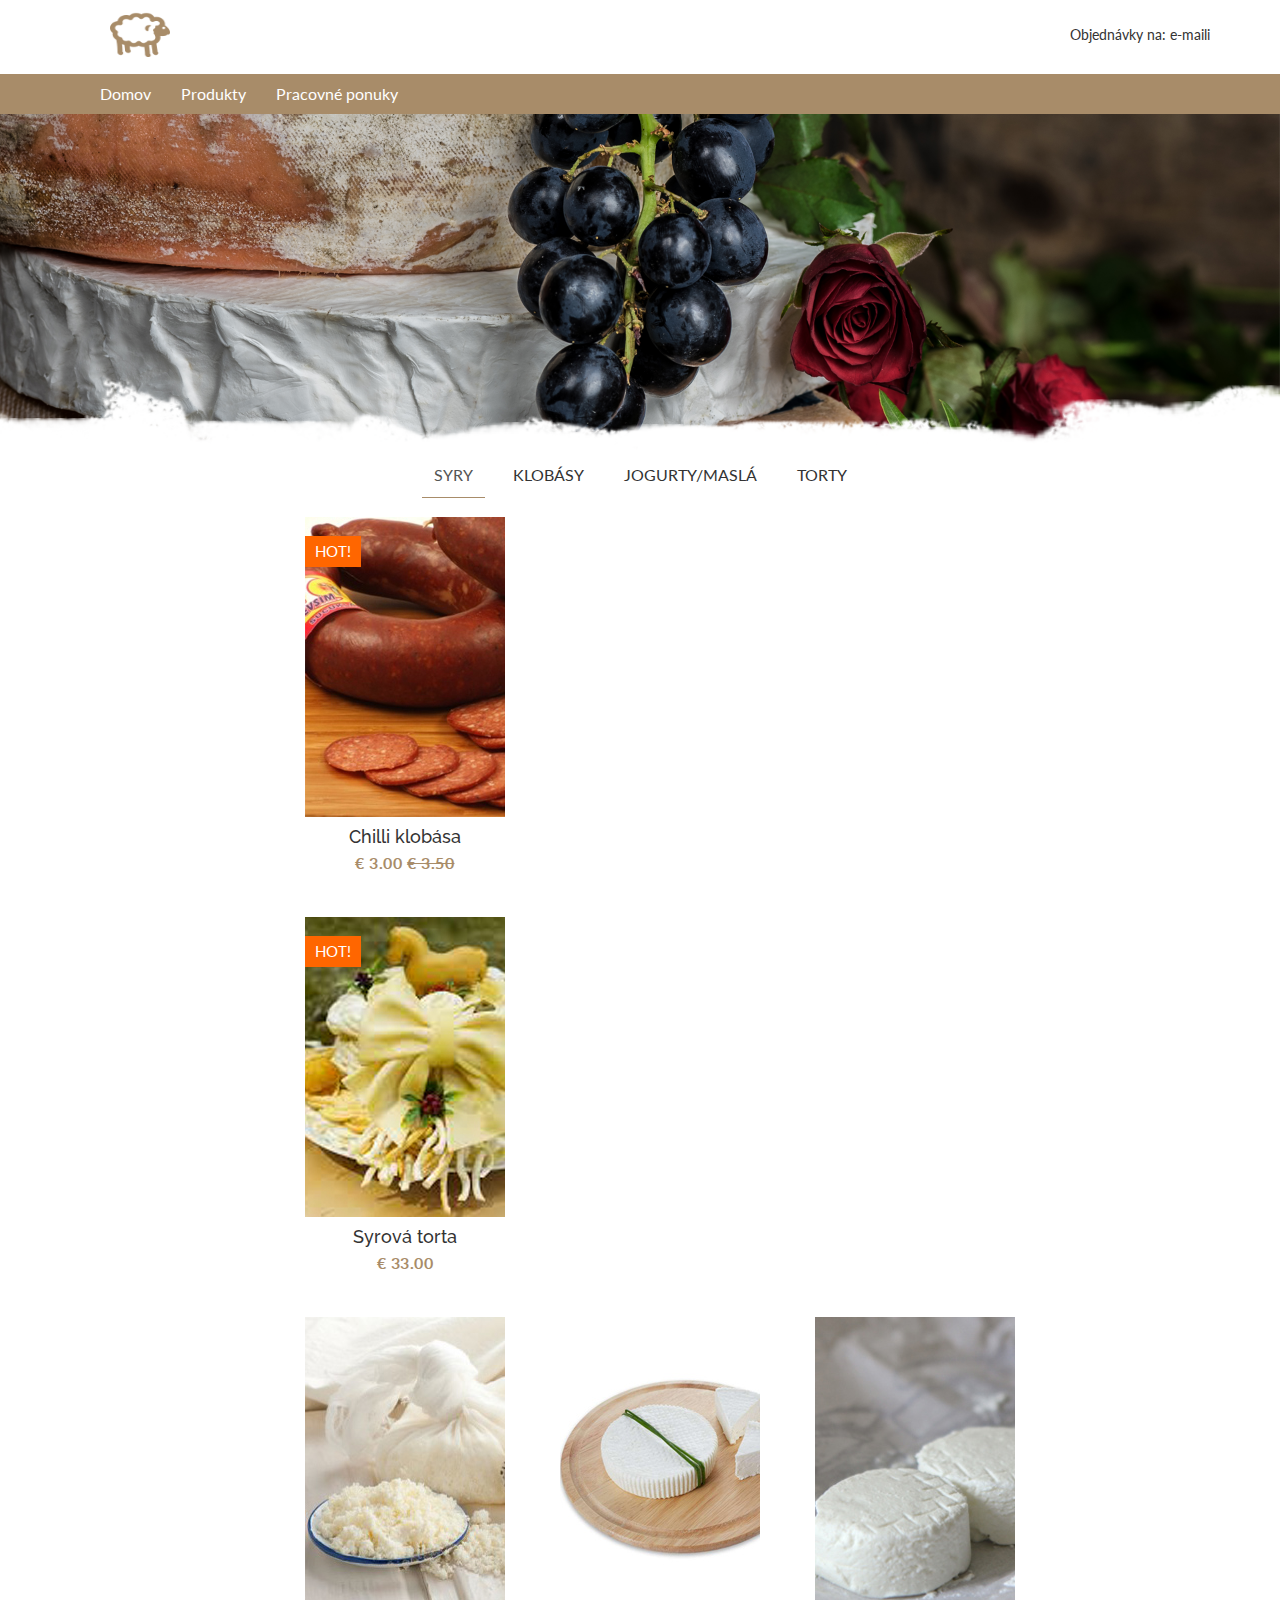
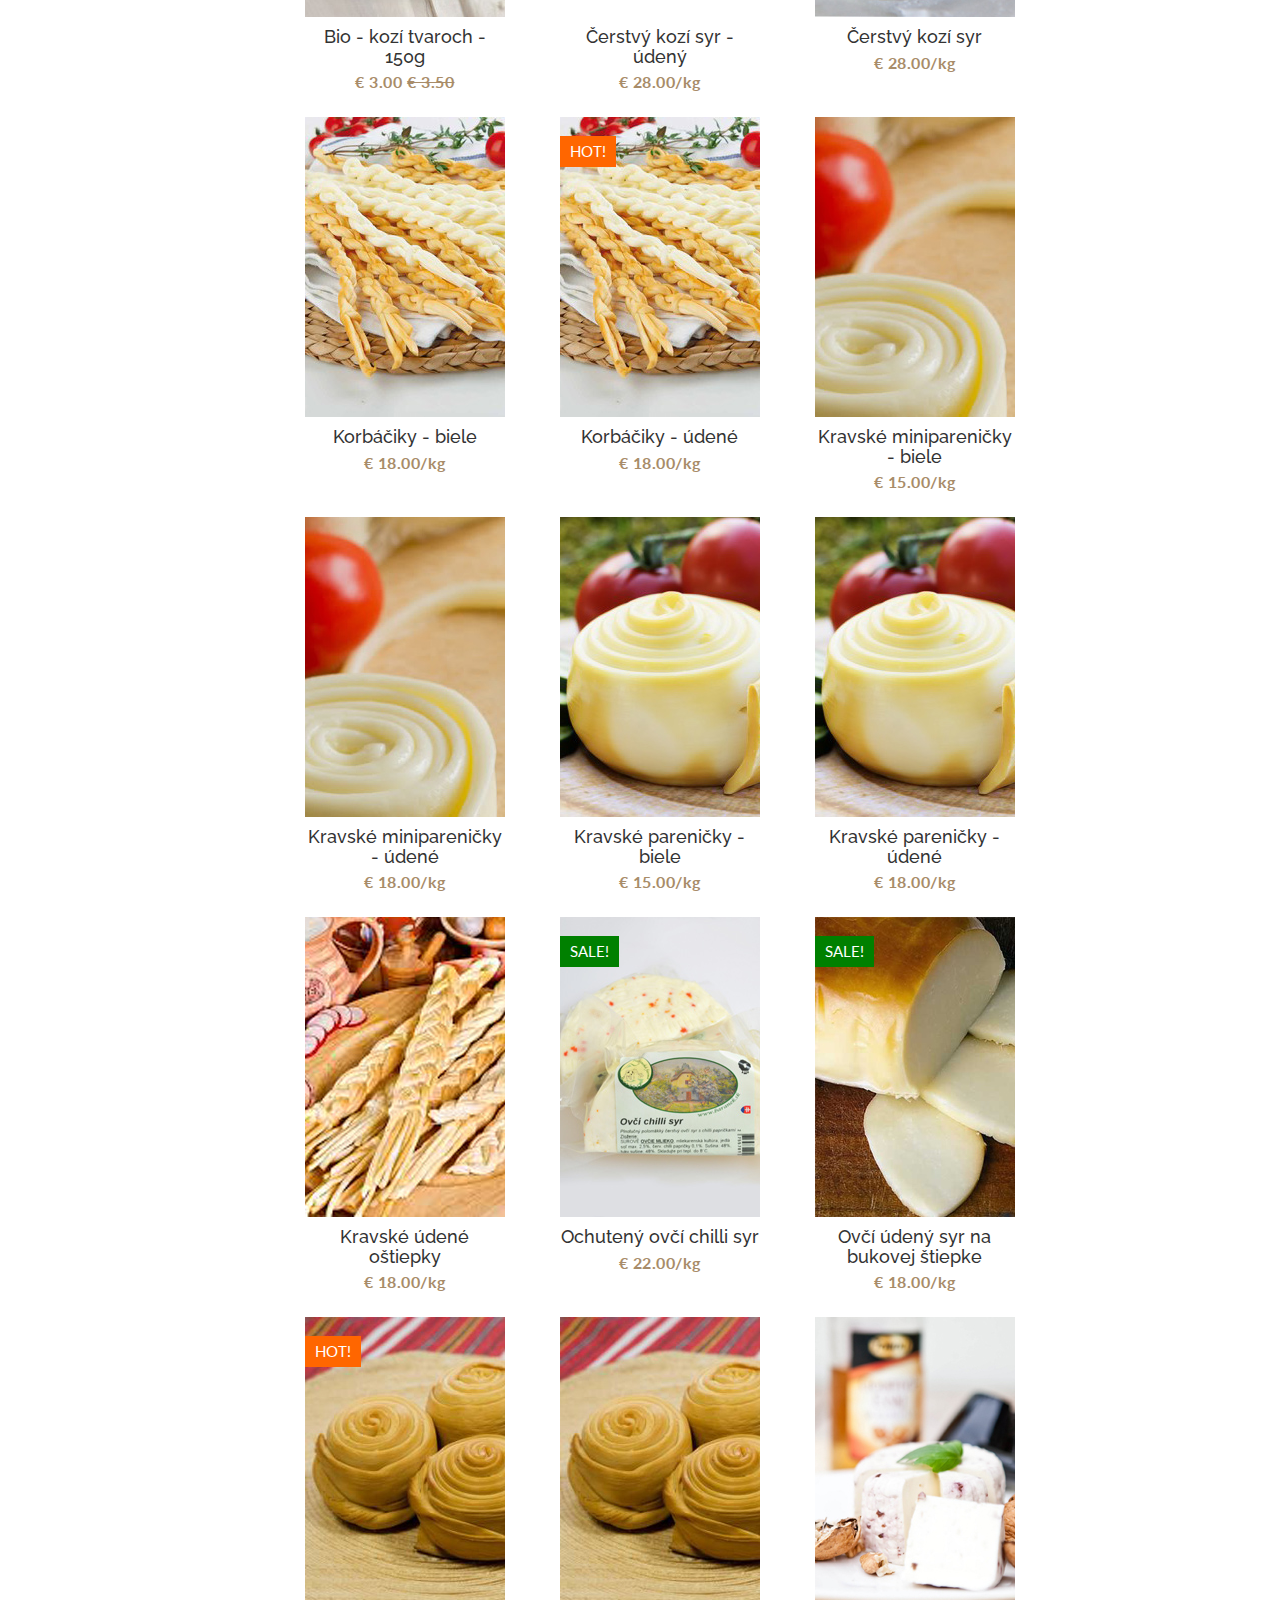
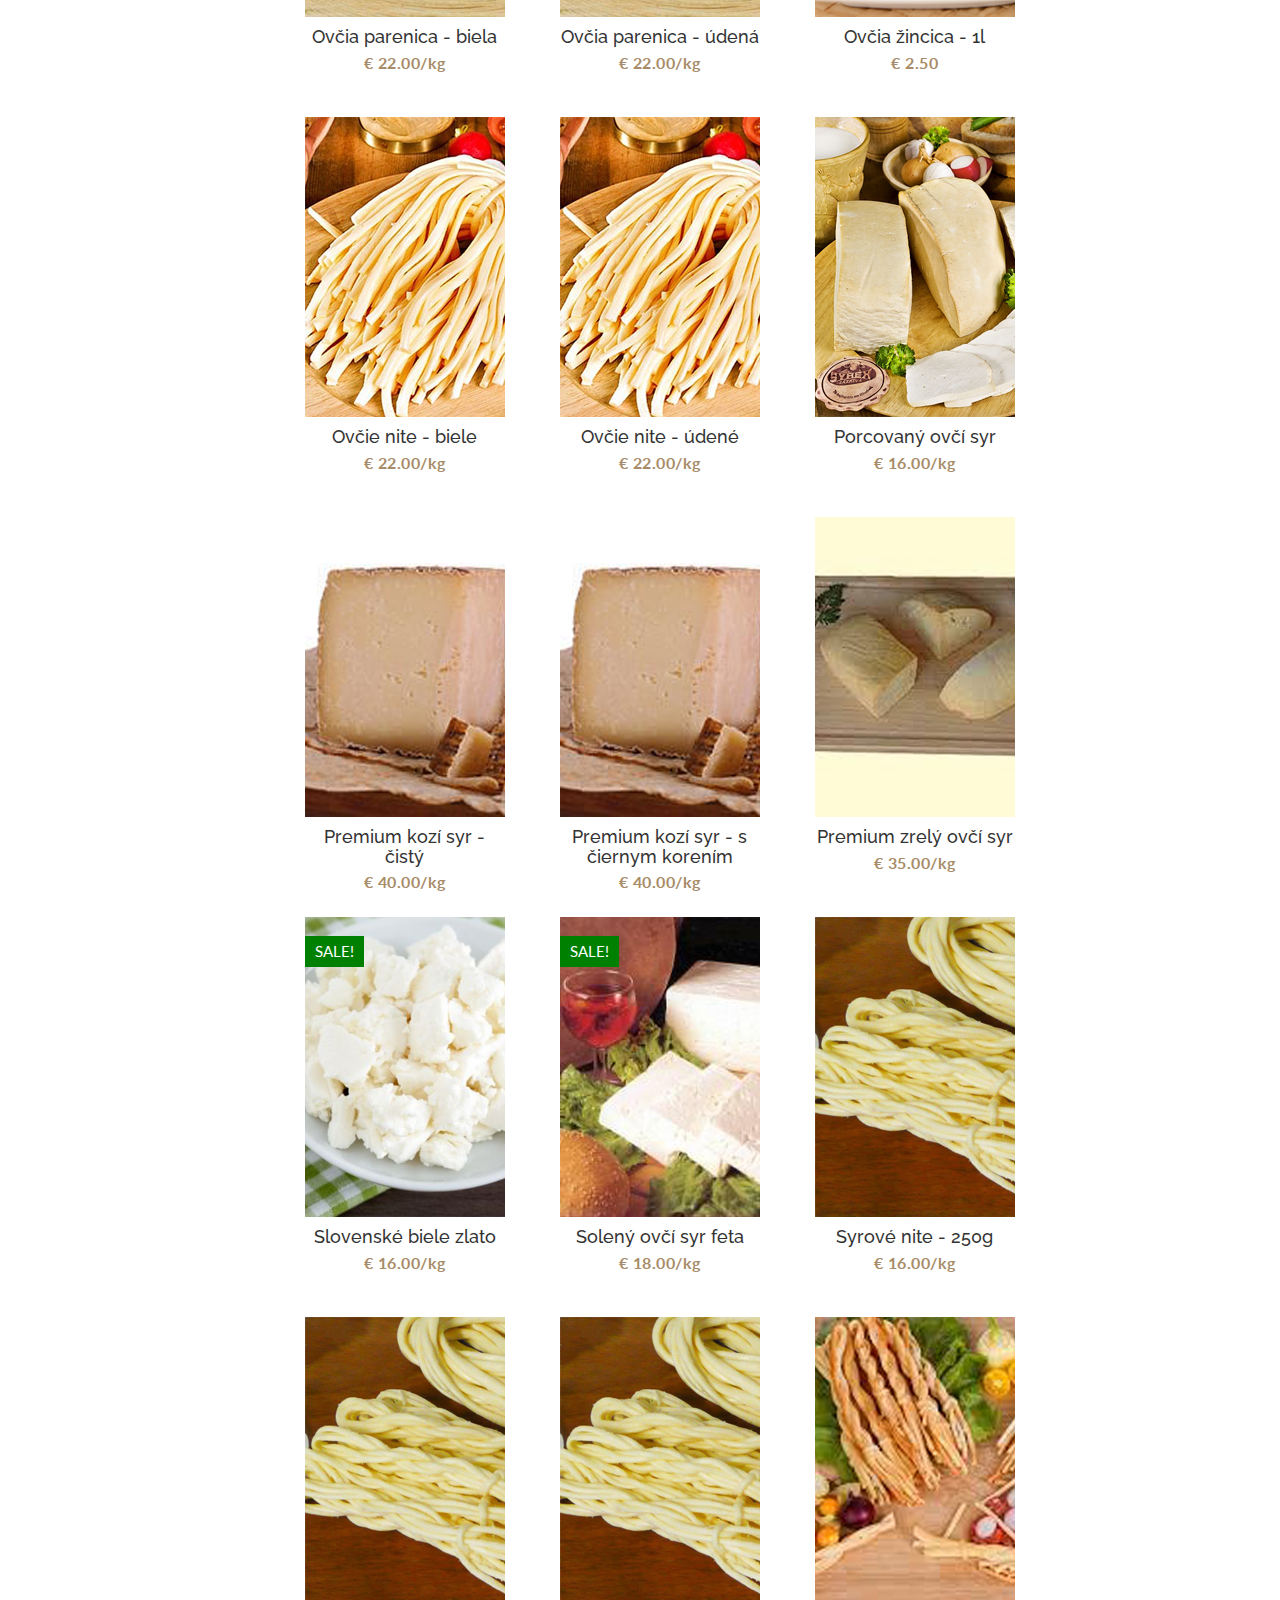
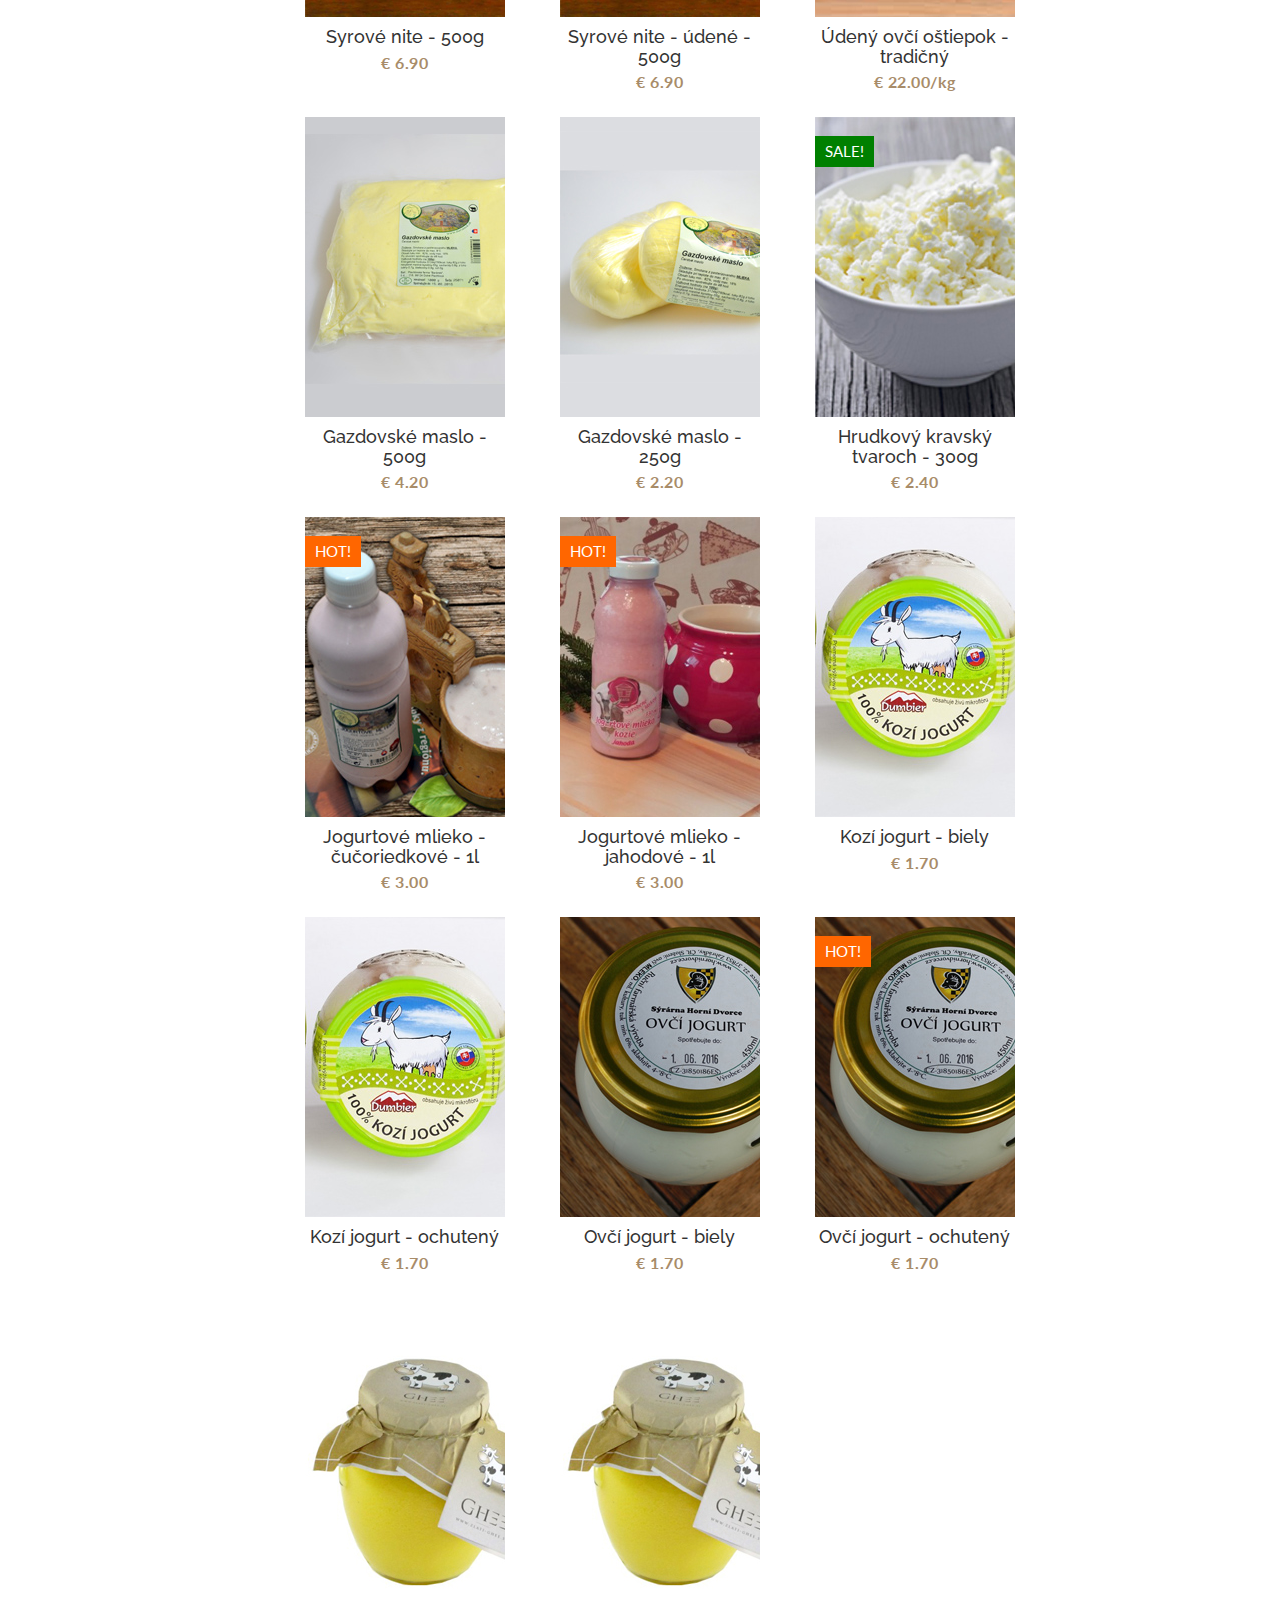
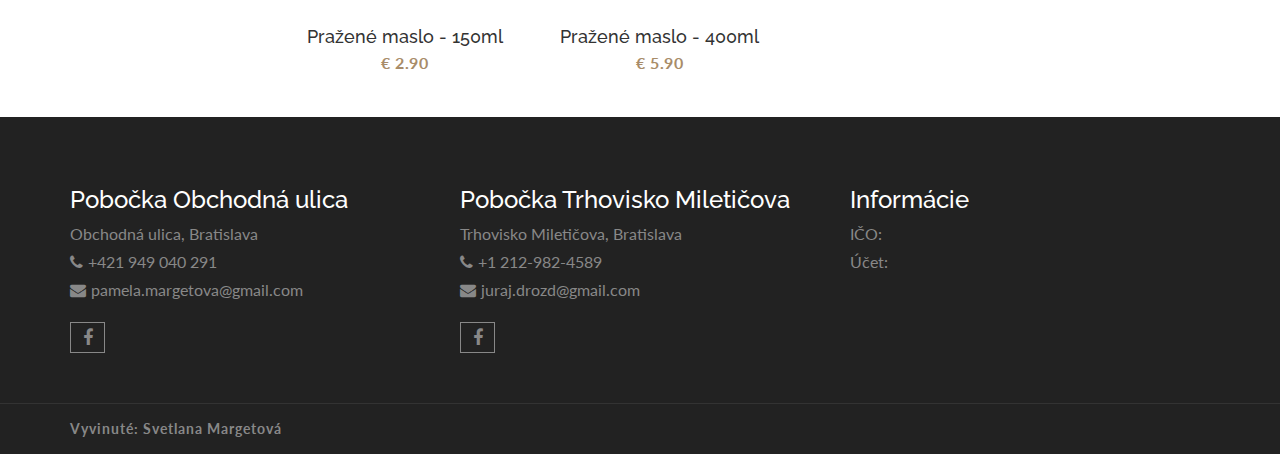
==== commit f9ed83ae: "eshop updates" ====
--- a/index.html
+++ b/index.html
@@ -37,8 +37,8 @@
                 </a>
               </div>
 
-              <div class="pull-right email-right">
-                <a href="mailto:">E-mail: syr@info.com</a>
+              <div class="pull-right email-right">Objednávky na:
+                <a href="mailto:pamela.margetova@gmail.com">e-maili</a>
               </div>
             </div>
           </div>
@@ -62,9 +62,8 @@
           <div class="navbar-collapse collapse">
             <ul class="nav navbar-nav">
               <li><a href="index.html">Domov</a></li>
-              <li><a href="index.html">Produkty</a></li>
-              <li><a href="index.html">Pobočky</a></li>
-              <li><a href="index.html">Kontakt</a></li>
+              <li><a href="#aa-product">Produkty</a></li>
+              <li><a href="job.html">Pracovné ponuky</a></li>
             </ul>
           </div><!--/.nav-collapse -->
         </div>
@@ -87,46 +86,486 @@
                  <ul class="nav nav-tabs aa-products-tab">
                     <li class="active"><a href="#cheese" data-toggle="tab">Syry</a></li>
                     <li><a href="#sausage" data-toggle="tab">Klobásy</a></li>
-                    <li><a href="#youghurt" data-toggle="tab">Jogury</a></li>
+                    <li><a href="#ym" data-toggle="tab">Jogurty/Maslá</a></li>
                     <li><a href="#cake" data-toggle="tab">Torty</a></li>
                   </ul>
                   <!-- Tab panes -->
-                  <div class="tab-content">
+                  <div class="tab-content col-md-offset-2">
+                    <div class="tab-pane fade in active" id="sausage">
+                      <ul class="aa-product-catg">
+                        <!-- start single product item -->
+                        <li>
+                          <figure>
+                            <a class="aa-product-img" href="#"><img src="img/products/chilli-klobasa.jpg"></a>
+                              <figcaption>
+                              <h4 class="aa-product-title">Chilli klobása</h4>
+                              <span class="aa-product-price">€ 3.00</span><span class="aa-product-price"><del>€ 3.50</del></span>
+                            </figcaption>
+                          </figure>
+                          <!-- product badge -->
+                          <span class="aa-badge aa-hot" href="#">HOT!</span>
+                        </li>
+                      </ul>
+                    </div>
+
+                    <div class="tab-pane fade in active" id="cake">
+                      <ul class="aa-product-catg">
+                        <!-- start single product item -->
+                        <li>
+                          <figure>
+                            <a class="aa-product-img" href="#"><img src="img/products/syrova-torta.jpg"></a>
+                              <figcaption>
+                              <h4 class="aa-product-title">Syrová torta</h4>
+                              <span class="aa-product-price">€ 33.00</span>
+                            </figcaption>
+                          </figure>
+                          <!-- product badge -->
+                          <span class="aa-badge aa-hot" href="#">HOT!</span>
+                        </li>
+                      </ul>
+                    </div>
                     <!-- Start men product category -->
                     <div class="tab-pane fade in active" id="cheese">
                       <ul class="aa-product-catg">
                         <!-- start single product item -->
                         <li>
                           <figure>
-                            <a class="aa-product-img" href="#"><img src=""></a>
-                              <figcaption>
-                              <h4 class="aa-product-title">Ovčí syr - čerstvý</h4>
-                              <span class="aa-product-price">€ 13.50</span><span class="aa-product-price"><del>€ 16.50</del></span>
+                            <a class="aa-product-img" href="#"><img src="img/products/bio-kozi-tvaroch.jpg"></a>
+                              <figcaption>
+                              <h4 class="aa-product-title">Bio - kozí tvaroch - 150g</h4>
+                              <span class="aa-product-price">€ 3.00</span><span class="aa-product-price"><del>€ 3.50</del></span>
+                            </figcaption>
+                          </figure>
+                          <!-- product badge -->
+                        </li>
+                        <li>
+                          <figure>
+                            <a class="aa-product-img" href="#"><img src="img/products/cerstvy-kozi-syr-udeny.jpg"></a>
+                              <figcaption>
+                              <h4 class="aa-product-title">Čerstvý kozí syr - údený</h4>
+                              <span class="aa-product-price">€ 28.00/kg</span>
+                            </figcaption>
+                          </figure>
+                          <!-- product badge -->
+                        </li>
+                        <li>
+                          <figure>
+                            <a class="aa-product-img" href="#"><img src="img/products/cerstvy-kozi-syr.jpg"></a>
+                              <figcaption>
+                              <h4 class="aa-product-title">Čerstvý kozí syr</h4>
+                              <span class="aa-product-price">€ 28.00/kg</span>
+                            </figcaption>
+                          </figure>
+                        </li>
+
+                        <li>
+                          <figure>
+                            <a class="aa-product-img" href="#"><img src="img/products/korbaciky.jpg"></a>
+                              <figcaption>
+                              <h4 class="aa-product-title">Korbáčiky - biele</h4>
+                              <span class="aa-product-price">€ 18.00/kg</span>
+                            </figcaption>
+                          </figure>
+                        </li>
+
+                        <li>
+                          <figure>
+                            <a class="aa-product-img" href="#"><img src="img/products/korbaciky.jpg"></a>
+                              <figcaption>
+                              <h4 class="aa-product-title">Korbáčiky - údené</h4>
+                              <span class="aa-product-price">€ 18.00/kg</span>
+                            </figcaption>
+                          </figure>
+                          <!-- product badge -->
+                          <span class="aa-badge aa-hot" href="#">HOT!</span>
+                        </li>
+
+                        <li>
+                          <figure>
+                            <a class="aa-product-img" href="#"><img src="img/products/kravske-miniparenicky.jpg"></a>
+                              <figcaption>
+                              <h4 class="aa-product-title">Kravské minipareničky - biele</h4>
+                              <span class="aa-product-price">€ 15.00/kg</span>
+                            </figcaption>
+                          </figure>
+                          <!-- product badge -->
+                        </li>
+
+                        <li>
+                          <figure>
+                            <a class="aa-product-img" href="#"><img src="img/products/kravske-miniparenicky.jpg"></a>
+                              <figcaption>
+                              <h4 class="aa-product-title">Kravské minipareničky - údené</h4>
+                              <span class="aa-product-price">€ 18.00/kg</span>
+                            </figcaption>
+                          </figure>
+                          <!-- product badge -->
+                        </li>
+
+                        <li>
+                          <figure>
+                            <a class="aa-product-img" href="#"><img src="img/products/kravske-parenicky.jpg"></a>
+                              <figcaption>
+                              <h4 class="aa-product-title">Kravské pareničky - biele</h4>
+                              <span class="aa-product-price">€ 15.00/kg</span>
+                            </figcaption>
+                          </figure>
+                          <!-- product badge -->
+                        </li>
+
+                        <li>
+                          <figure>
+                            <a class="aa-product-img" href="#"><img src="img/products/kravske-parenicky.jpg"></a>
+                              <figcaption>
+                              <h4 class="aa-product-title">Kravské pareničky - údené</h4>
+                              <span class="aa-product-price">€ 18.00/kg</span>
+                            </figcaption>
+                          </figure>
+                          <!-- product badge -->
+                        </li>
+
+                        <li>
+                          <figure>
+                            <a class="aa-product-img" href="#"><img src="img/products/kravske-udene-ostiepky.jpg"></a>
+                              <figcaption>
+                              <h4 class="aa-product-title">Kravské údené oštiepky</h4>
+                              <span class="aa-product-price">€ 18.00/kg</span>
+                            </figcaption>
+                          </figure>
+                          <!-- product badge -->
+                        </li>
+
+                        <li>
+                          <figure>
+                            <a class="aa-product-img" href="#"><img src="img/products/ochuteny-ovci-chilli-syr.jpg"></a>
+                              <figcaption>
+                              <h4 class="aa-product-title">Ochutený ovčí chilli syr</h4>
+                              <span class="aa-product-price">€ 22.00/kg</span>
                             </figcaption>
                           </figure>
                           <!-- product badge -->
                           <span class="aa-badge aa-sale" href="#">SALE!</span>
+                        </li>
+
+                        <li>
+                          <figure>
+                            <a class="aa-product-img" href="#"><img src="img/products/ovci-udeny-syr-na-bukovej-stiepke.jpg"></a>
+                              <figcaption>
+                              <h4 class="aa-product-title">Ovčí údený syr na bukovej štiepke</h4>
+                              <span class="aa-product-price">€ 18.00/kg</span>
+                            </figcaption>
+                          </figure>
+                          <!-- product badge -->
+                          <span class="aa-badge aa-sale" href="#">SALE!</span>
+                        </li>
+
+                        <li>
+                          <figure>
+                            <a class="aa-product-img" href="#"><img src="img/products/ovcia-parenica.jpg"></a>
+                              <figcaption>
+                              <h4 class="aa-product-title">Ovčia parenica - biela</h4>
+                              <span class="aa-product-price">€ 22.00/kg</span>
+                            </figcaption>
+                          </figure>
+                          <!-- product badge -->
+                          <span class="aa-badge aa-hot" href="#">HOT!</span>
+                        </li>
+
+                        <li>
+                          <figure>
+                            <a class="aa-product-img" href="#"><img src="img/products/ovcia-parenica.jpg"></a>
+                              <figcaption>
+                              <h4 class="aa-product-title">Ovčia parenica - údená</h4>
+                              <span class="aa-product-price">€ 22.00/kg</span>
+                            </figcaption>
+                          </figure>
+                          <!-- product badge -->
+                        </li>
+
+                        <li>
+                          <figure>
+                            <a class="aa-product-img" href="#"><img src="img/products/ovcia-zincica.jpg"></a>
+                              <figcaption>
+                              <h4 class="aa-product-title">Ovčia žincica - 1l</h4>
+                              <span class="aa-product-price">€ 2.50</span>
+                            </figcaption>
+                          </figure>
+                          <!-- product badge -->
+                        </li>
+
+                        <li>
+                          <figure>
+                            <a class="aa-product-img" href="#"><img src="img/products/ovcie-nite.jpg"></a>
+                              <figcaption>
+                              <h4 class="aa-product-title">Ovčie nite - biele</h4>
+                              <span class="aa-product-price">€ 22.00/kg</span>
+                            </figcaption>
+                          </figure>
+                          <!-- product badge -->
+                        </li>
+
+                        <li>
+                          <figure>
+                            <a class="aa-product-img" href="#"><img src="img/products/ovcie-nite.jpg"></a>
+                              <figcaption>
+                              <h4 class="aa-product-title">Ovčie nite - údené</h4>
+                              <span class="aa-product-price">€ 22.00/kg</span>
+                            </figcaption>
+                          </figure>
+                          <!-- product badge -->
+                        </li>
+
+                        <li>
+                          <figure>
+                            <a class="aa-product-img" href="#"><img src="img/products/porcovany-biely-syr.jpg"></a>
+                              <figcaption>
+                              <h4 class="aa-product-title">Porcovaný ovčí syr</h4>
+                              <span class="aa-product-price">€ 16.00/kg</span>
+                            </figcaption>
+                          </figure>
+                          <!-- product badge -->
+                        </li>
+
+                        <li>
+                          <figure>
+                            <a class="aa-product-img" href="#"><img src="img/products/premium-kozi-syr.jpg"></a>
+                              <figcaption>
+                              <h4 class="aa-product-title">Premium kozí syr - čistý</h4>
+                              <span class="aa-product-price">€ 40.00/kg</span>
+                            </figcaption>
+                          </figure>
+                          <!-- product badge -->
+                        </li>
+
+                        <li>
+                          <figure>
+                            <a class="aa-product-img" href="#"><img src="img/products/premium-kozi-syr.jpg"></a>
+                              <figcaption>
+                              <h4 class="aa-product-title">Premium kozí syr - s čiernym korením</h4>
+                              <span class="aa-product-price">€ 40.00/kg</span>
+                            </figcaption>
+                          </figure>
+                          <!-- product badge -->
+                        </li>
+
+                        <li>
+                          <figure>
+                            <a class="aa-product-img" href="#"><img src="img/products/premium-zrely-ovci-syr.jpg"></a>
+                              <figcaption>
+                              <h4 class="aa-product-title">Premium zrelý ovčí syr</h4>
+                              <span class="aa-product-price">€ 35.00/kg</span>
+                            </figcaption>
+                          </figure>
+                          <!-- product badge -->
+                        </li>
+
+                        <li>
+                          <figure>
+                            <a class="aa-product-img" href="#"><img src="img/products/slovenske-biele-zlato.jpg"></a>
+                              <figcaption>
+                              <h4 class="aa-product-title">Slovenské biele zlato</h4>
+                              <span class="aa-product-price">€ 16.00/kg</span>
+                            </figcaption>
+                          </figure>
+                          <!-- product badge -->
+                          <span class="aa-badge aa-sale" href="#">SALE!</span>
+                        </li>
+
+                        <li>
+                          <figure>
+                            <a class="aa-product-img" href="#"><img src="img/products/soleny-ovci-syr-feta.jpg"></a>
+                              <figcaption>
+                              <h4 class="aa-product-title">Solený ovčí syr feta</h4>
+                              <span class="aa-product-price">€ 18.00/kg</span>
+                            </figcaption>
+                          </figure>
+                          <!-- product badge -->
+                          <span class="aa-badge aa-sale" href="#">SALE!</span>
+                        </li>
+
+                        <li>
+                          <figure>
+                            <a class="aa-product-img" href="#"><img src="img/products/syrove-nite.jpg"></a>
+                              <figcaption>
+                              <h4 class="aa-product-title">Syrové nite - 250g</h4>
+                              <span class="aa-product-price">€ 16.00/kg</span>
+                            </figcaption>
+                          </figure>
+                          <!-- product badge -->
+                        </li>
+
+                        <li>
+                          <figure>
+                            <a class="aa-product-img" href="#"><img src="img/products/syrove-nite.jpg"></a>
+                              <figcaption>
+                              <h4 class="aa-product-title">Syrové nite - 500g</h4>
+                              <span class="aa-product-price">€ 6.90</span>
+                            </figcaption>
+                          </figure>
+                          <!-- product badge -->
+                        </li>
+
+                        <li>
+                          <figure>
+                            <a class="aa-product-img" href="#"><img src="img/products/syrove-nite.jpg"></a>
+                              <figcaption>
+                              <h4 class="aa-product-title">Syrové nite - údené - 500g</h4>
+                              <span class="aa-product-price">€ 6.90</span>
+                            </figcaption>
+                          </figure>
+                          <!-- product badge -->
+                        </li>
+
+                        <li>
+                          <figure>
+                            <a class="aa-product-img" href="#"><img src="img/products/udeny-ovci-ostiepok-tradicny.jpg"></a>
+                              <figcaption>
+                              <h4 class="aa-product-title">Údený ovčí oštiepok - tradičný</h4>
+                              <span class="aa-product-price">€ 22.00/kg</span>
+                            </figcaption>
+                          </figure>
+                          <!-- product badge -->
                         </li>
 
                         <!-- start single product item -->
 
                   </ul>
                 </div>
+
+
+                <div class="tab-pane fade in active" id="ym">
+                  <ul class="aa-product-catg">
+                    <li>
+                      <figure>
+                        <a class="aa-product-img" href="#"><img src="img/products/gazdovske-maslo-500g.jpg"></a>
+                          <figcaption>
+                          <h4 class="aa-product-title">Gazdovské maslo - 500g</h4>
+                          <span class="aa-product-price">€ 4.20</span>
+                        </figcaption>
+                      </figure>
+                      <!-- product badge -->
+                    </li>
+
+                    <li>
+                      <figure>
+                        <a class="aa-product-img" href="#"><img src="img/products/gazdovske-maslo.jpg"></a>
+                          <figcaption>
+                          <h4 class="aa-product-title">Gazdovské maslo - 250g</h4>
+                          <span class="aa-product-price">€ 2.20</span>
+                        </figcaption>
+                      </figure>
+                      <!-- product badge -->
+                    </li>
+
+                    <li>
+                      <figure>
+                        <a class="aa-product-img" href="#"><img src="img/products/hrudkovy-kravsky-tvaroch.jpg"></a>
+                          <figcaption>
+                          <h4 class="aa-product-title">Hrudkový kravský tvaroch - 300g</h4>
+                          <span class="aa-product-price">€ 2.40</span>
+                        </figcaption>
+                      </figure>
+                      <!-- product badge -->
+                      <span class="aa-badge aa-sale" href="#">SALE!</span>
+                    </li>
+
+                    <li>
+                      <figure>
+                        <a class="aa-product-img" href="#"><img src="img/products/jogurtove-mlieko-cucoriedkove.jpg"></a>
+                          <figcaption>
+                          <h4 class="aa-product-title">Jogurtové mlieko - čučoriedkové - 1l</h4>
+                          <span class="aa-product-price">€ 3.00</span>
+                        </figcaption>
+                      </figure>
+                      <!-- product badge -->
+                      <span class="aa-badge aa-hot" href="#">HOT!</span>
+                    </li>
+
+                    <li>
+                      <figure>
+                        <a class="aa-product-img" href="#"><img src="img/products/jogurtove-mlieko-jahodove.jpg"></a>
+                          <figcaption>
+                          <h4 class="aa-product-title">Jogurtové mlieko - jahodové - 1l</h4>
+                          <span class="aa-product-price">€ 3.00</span>
+                        </figcaption>
+                      </figure>
+                      <!-- product badge -->
+                      <span class="aa-badge aa-hot" href="#">HOT!</span>
+                    </li>
+
+                    <li>
+                      <figure>
+                        <a class="aa-product-img" href="#"><img src="img/products/kozi-jogurt-biely.jpg"></a>
+                          <figcaption>
+                          <h4 class="aa-product-title">Kozí jogurt - biely</h4>
+                          <span class="aa-product-price">€ 1.70</span>
+                        </figcaption>
+                      </figure>
+                      <!-- product badge -->
+                    </li>
+
+                    <li>
+                      <figure>
+                        <a class="aa-product-img" href="#"><img src="img/products/kozi-jogurt-biely.jpg"></a>
+                          <figcaption>
+                          <h4 class="aa-product-title">Kozí jogurt - ochutený</h4>
+                          <span class="aa-product-price">€ 1.70</span>
+                        </figcaption>
+                      </figure>
+                      <!-- product badge -->
+                    </li>
+
+                    <li>
+                      <figure>
+                        <a class="aa-product-img" href="#"><img src="img/products/ovci-jogurt.jpg"></a>
+                          <figcaption>
+                          <h4 class="aa-product-title">Ovčí jogurt - biely</h4>
+                          <span class="aa-product-price">€ 1.70</span>
+                        </figcaption>
+                      </figure>
+                      <!-- product badge -->
+                    </li>
+
+                    <li>
+                      <figure>
+                        <a class="aa-product-img" href="#"><img src="img/products/ovci-jogurt.jpg"></a>
+                          <figcaption>
+                          <h4 class="aa-product-title">Ovčí jogurt - ochutený</h4>
+                          <span class="aa-product-price">€ 1.70</span>
+                        </figcaption>
+                      </figure>
+                      <!-- product badge -->
+                      <span class="aa-badge aa-hot" href="#">HOT!</span>
+                    </li>
+
+                    <li>
+                      <figure>
+                        <a class="aa-product-img" href="#"><img src="img/products/prazene-maslo.jpg"></a>
+                          <figcaption>
+                          <h4 class="aa-product-title">Pražené maslo - 150ml</h4>
+                          <span class="aa-product-price">€ 2.90</span>
+                        </figcaption>
+                      </figure>
+                      <!-- product badge -->
+                    </li>
+
+                    <li>
+                      <figure>
+                        <a class="aa-product-img" href="#"><img src="img/products/prazene-maslo.jpg"></a>
+                          <figcaption>
+                          <h4 class="aa-product-title">Pražené maslo - 400ml</h4>
+                          <span class="aa-product-price">€ 5.90</span>
+                        </figcaption>
+                      </figure>
+                      <!-- product badge -->
+                    </li>
+
+                    <!-- start single product item -->
+
+              </ul>
+            </div>
               </div>
             </div>
-          </div>
-        </div>
-      </div>
-    </div>
-  </section>
-  <section id="aa-banner">
-    <div class="container">
-      <div class="row">
-        <div class="col-md-12">
-          <div class="row">
-            <div class="aa-banner-area text-center">
-            <a href="#"><img src="img/banner2.png" alt="fashion banner img"></a>
-          </div>
           </div>
         </div>
       </div>
@@ -146,17 +585,14 @@
               <div class="col-md-4 col-sm-6">
                 <div class="aa-footer-widget">
                   <div class="aa-footer-widget">
-                    <h3>Pobočka obchodná</h3>
+                    <h3>Pobočka Obchodná ulica</h3>
                     <address>
-                      <p> 25 Astor Pl, NY 10003, USA</p>
-                      <p><span class="fa fa-phone"></span>+1 212-982-4589</p>
-                      <p><span class="fa fa-envelope"></span>dailyshop@gmail.com</p>
+                      <p>Obchodná ulica, Bratislava</p>
+                      <p><span class="fa fa-phone"></span>+421 949 040 291</p>
+                      <p><span class="fa fa-envelope"></span><a href="mailto:pamela.margetova@gmail.com">pamela.margetova@gmail.com</a></p>
                     </address>
                     <div class="aa-footer-social">
-                      <a href="#"><span class="fa fa-facebook"></span></a>
-                      <a href="#"><span class="fa fa-twitter"></span></a>
-                      <a href="#"><span class="fa fa-google-plus"></span></a>
-                      <a href="#"><span class="fa fa-youtube"></span></a>
+                      <a href="https://www.facebook.com/syrovevyrobkypami/?fref=ts"target="_blank"><span class="fa fa-facebook"></span></a>
                     </div>
                   </div>
                 </div>
@@ -165,17 +601,14 @@
               <div class="col-md-4 col-sm-6">
                 <div class="aa-footer-widget">
                   <div class="aa-footer-widget">
-                    <h3>Pobočka obchodná</h3>
+                    <h3>Pobočka Trhovisko Miletičova</h3>
                     <address>
-                      <p> 25 Astor Pl, NY 10003, USA</p>
+                      <p>Trhovisko Miletičova, Bratislava</p>
                       <p><span class="fa fa-phone"></span>+1 212-982-4589</p>
-                      <p><span class="fa fa-envelope"></span>dailyshop@gmail.com</p>
+                      <p><span class="fa fa-envelope"></span><a href="mailto:juraj.drozd@gmail.com">juraj.drozd@gmail.com</a></p>
                     </address>
                     <div class="aa-footer-social">
-                      <a href="#"><span class="fa fa-facebook"></span></a>
-                      <a href="#"><span class="fa fa-twitter"></span></a>
-                      <a href="#"><span class="fa fa-google-plus"></span></a>
-                      <a href="#"><span class="fa fa-youtube"></span></a>
+                      <a href="https://www.facebook.com/syrovevyrobkypami/?fref=ts"target="_blank"><span class="fa fa-facebook"></span></a>
                     </div>
                   </div>
                 </div>
@@ -184,18 +617,11 @@
               <div class="col-md-4 col-sm-6">
                 <div class="aa-footer-widget">
                   <div class="aa-footer-widget">
-                    <h3>Pobočka obchodná</h3>
+                    <h3>Informácie</h3>
                     <address>
-                      <p> 25 Astor Pl, NY 10003, USA</p>
-                      <p><span class="fa fa-phone"></span>+1 212-982-4589</p>
-                      <p><span class="fa fa-envelope"></span>dailyshop@gmail.com</p>
+                      <p>IČO: </p>
+                      <p>Účet: </p>
                     </address>
-                    <div class="aa-footer-social">
-                      <a href="#"><span class="fa fa-facebook"></span></a>
-                      <a href="#"><span class="fa fa-twitter"></span></a>
-                      <a href="#"><span class="fa fa-google-plus"></span></a>
-                      <a href="#"><span class="fa fa-youtube"></span></a>
-                    </div>
                   </div>
                 </div>
               </div>
@@ -211,7 +637,7 @@
         <div class="row">
         <div class="col-md-12">
           <div class="aa-footer-bottom-area">
-            <p>Vyvinuté <a href="http://www.markups.io/">Svetlana Margetová</a></p>
+            <p>Vyvinuté: <a href="http://margetova.eu/" target="_blank">Svetlana Margetová</a></p>
           </div>
         </div>
       </div>
@@ -220,29 +646,6 @@
   </footer>
   <!-- / footer -->
 
-  <!-- Login Modal -->
-  <div class="modal fade" id="login-modal" tabindex="-1" role="dialog" aria-labelledby="myModalLabel" aria-hidden="true">
-    <div class="modal-dialog">
-      <div class="modal-content">
-        <div class="modal-body">
-        <button type="button" class="close" data-dismiss="modal" aria-hidden="true">&times;</button>
-          <h4>Login or Register</h4>
-          <form class="aa-login-form" action="">
-            <label for="">Username or Email address<span>*</span></label>
-            <input type="text" placeholder="Username or email">
-            <label for="">Password<span>*</span></label>
-            <input type="password" placeholder="Password">
-            <button class="aa-browse-btn" type="submit">Login</button>
-            <label for="rememberme" class="rememberme"><input type="checkbox" id="rememberme"> Remember me </label>
-            <p class="aa-lost-password"><a href="#">Lost your password?</a></p>
-            <div class="aa-register-now">
-              Don't have an account?<a href="account.html">Register now!</a>
-            </div>
-          </form>
-        </div>
-      </div><!-- /.modal-content -->
-    </div><!-- /.modal-dialog -->
-  </div>
 
   <!-- jQuery library -->
   <script src="https://ajax.googleapis.com/ajax/libs/jquery/1.11.3/jquery.min.js"></script>
@@ -257,8 +660,6 @@
   <script type="text/javascript" src="js/jquery.simpleLens.js"></script>
   <!-- slick slider -->
   <script type="text/javascript" src="js/slick.js"></script>
-  <!-- Price picker slider -->
-  <script type="text/javascript" src="js/nouislider.js"></script>
 
   <!-- Custom js -->
   <script src="js/custom.js"></script>
--- a/css/style.css
+++ b/css/style.css
@@ -3421,7 +3421,8 @@
 #aa-footer .aa-footer-top .aa-footer-top-area .aa-footer-widget .aa-footer-nav li a:hover, #aa-footer .aa-footer-top .aa-footer-top-area .aa-footer-widget .aa-footer-nav li a:focus {
   color: #fff;
 }
-#aa-footer .aa-footer-top .aa-footer-top-area .aa-footer-widget address p {
+#aa-footer .aa-footer-top .aa-footer-top-area .aa-footer-widget address p,
+#aa-footer .aa-footer-top .aa-footer-top-area .aa-footer-widget address p a {
   margin-bottom: 5px;
   color: #888;
 }
@@ -4318,8 +4319,9 @@
 }
 
 .aa-logo img {
-  width: 100%;
-  height: 100%;
+  width: 50%;
+  height: 80%;
+  margin-left: 40px;
 }
 
 .aa-logo {
@@ -4349,3 +4351,35 @@
     background-size: cover;
     -o-background-size: cover;
 }
+
+.banner-job {
+  display: table;
+    width: 100%;
+    height: auto;
+    padding: 170px 0;
+    text-align: center;
+    color: #fff;
+    background: url(../img/banner-job.png) no-repeat bottom center scroll;
+    -webkit-background-size: cover;
+    -moz-background-size: cover;
+    background-size: cover;
+    -o-background-size: cover;
+}
+
+h1, h2, h3 {
+  color: #a88c69;
+}
+
+
+#aa-footer .aa-footer-bottom .aa-footer-bottom-area > p a:hover, #aa-footer .aa-footer-bottom .aa-footer-bottom-area > p a:focus,
+.email-right a:hover, .email-right a:focus {
+  color : #a88c69 !important;
+}
+
+.job {
+  padding: 80px 0;
+}
+
+.job h2 {
+  margin-bottom: 40px;
+}
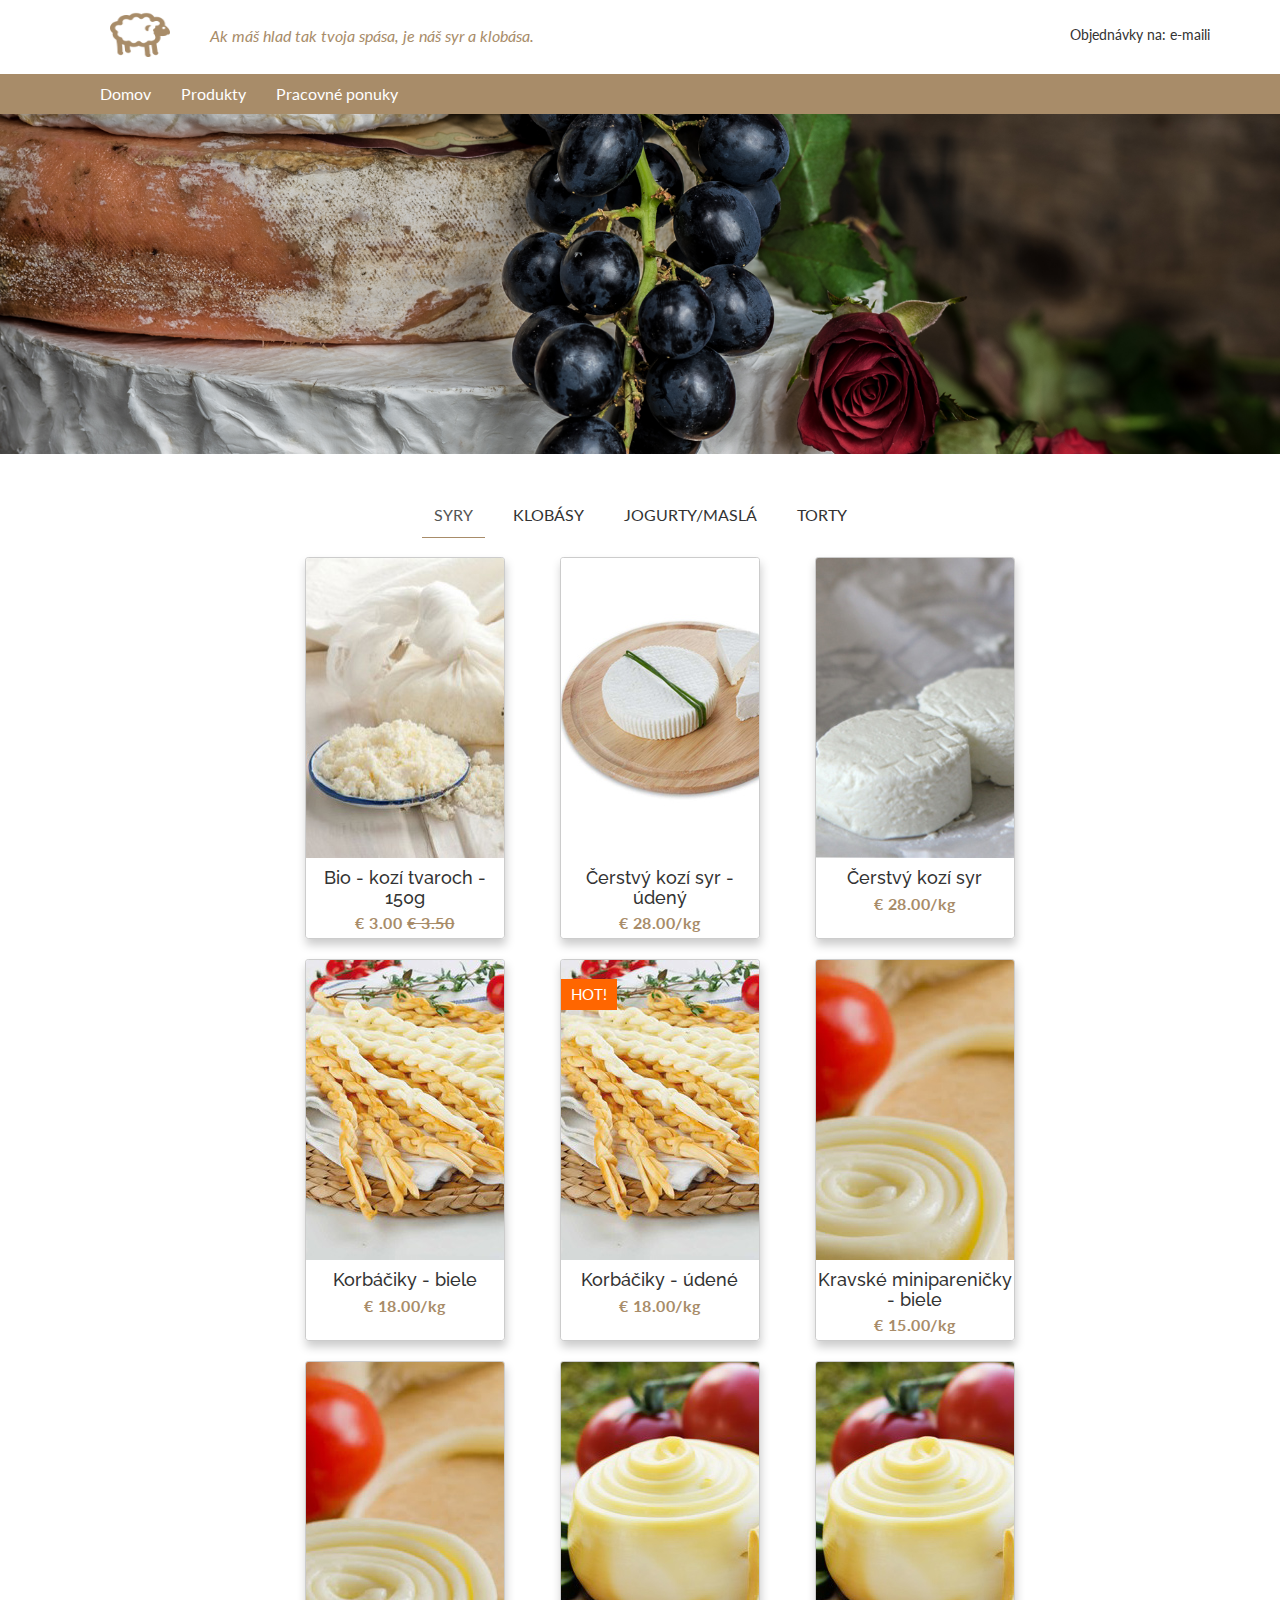
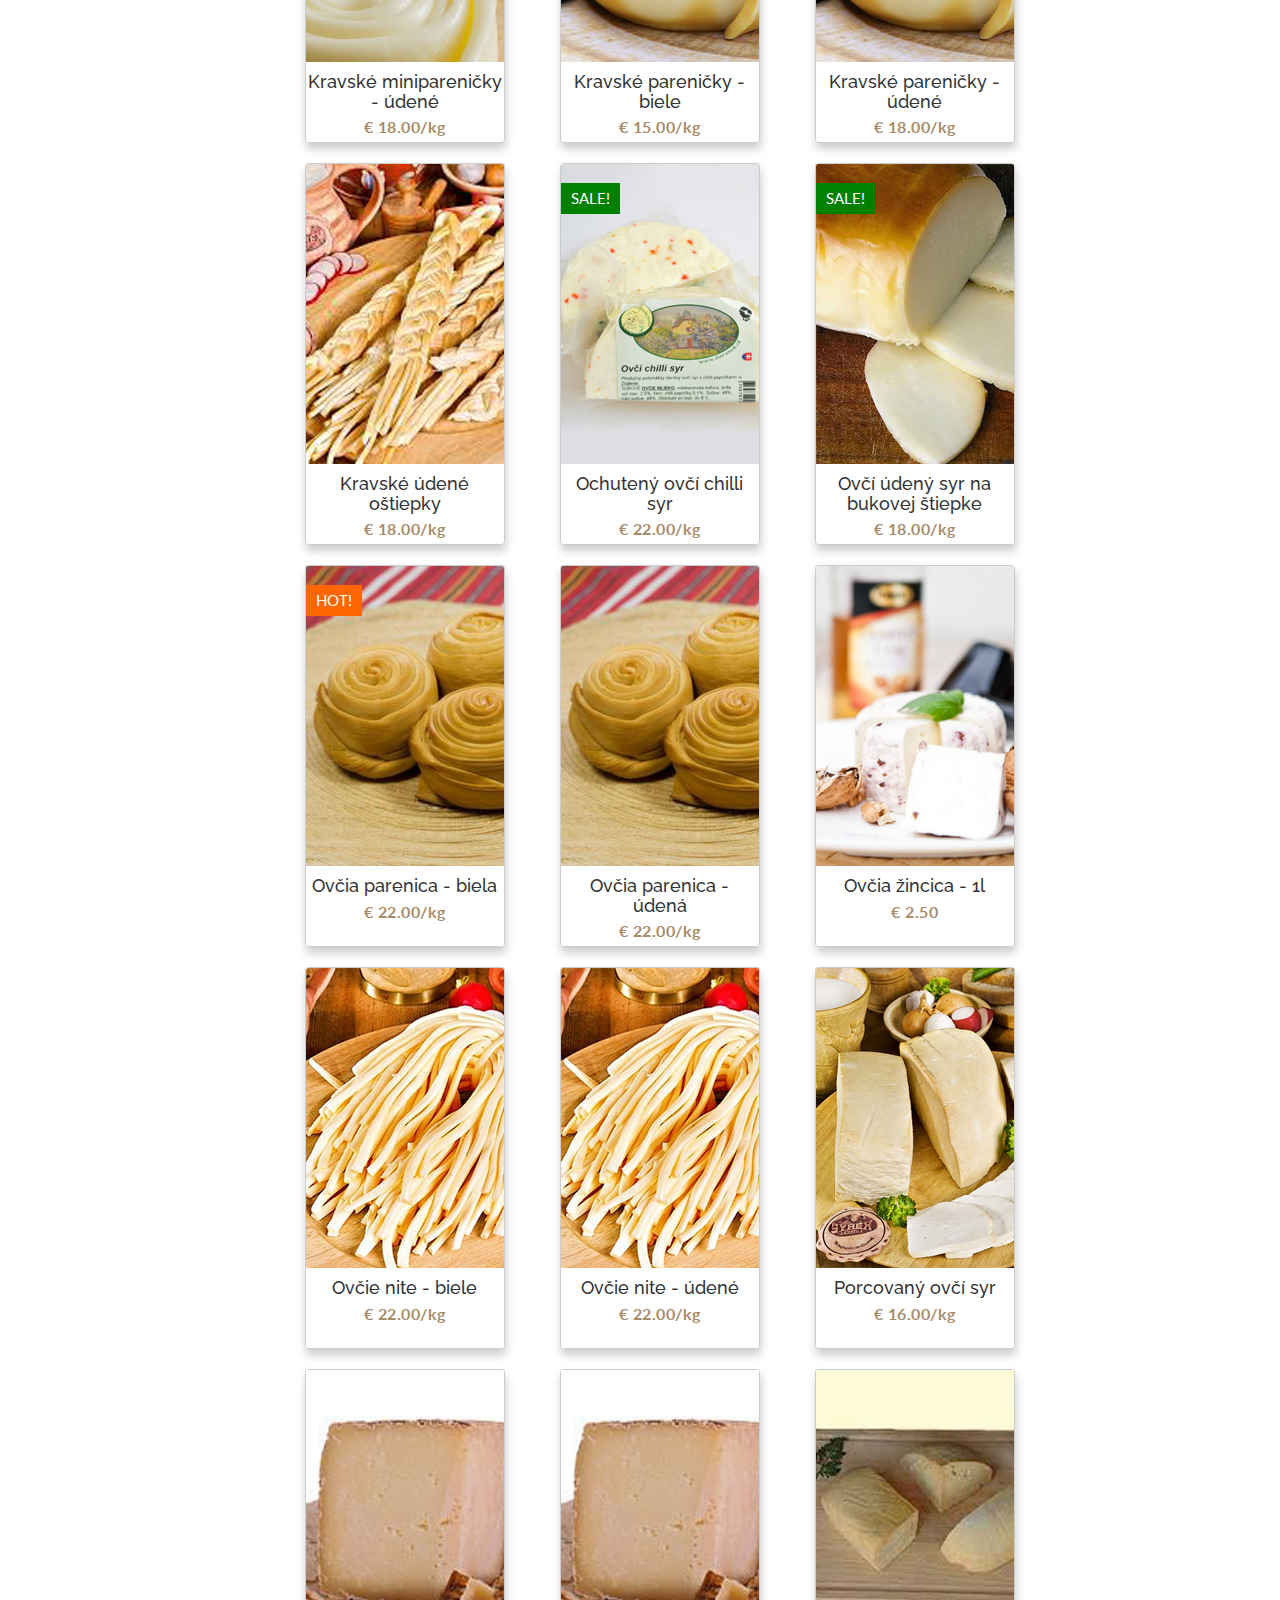
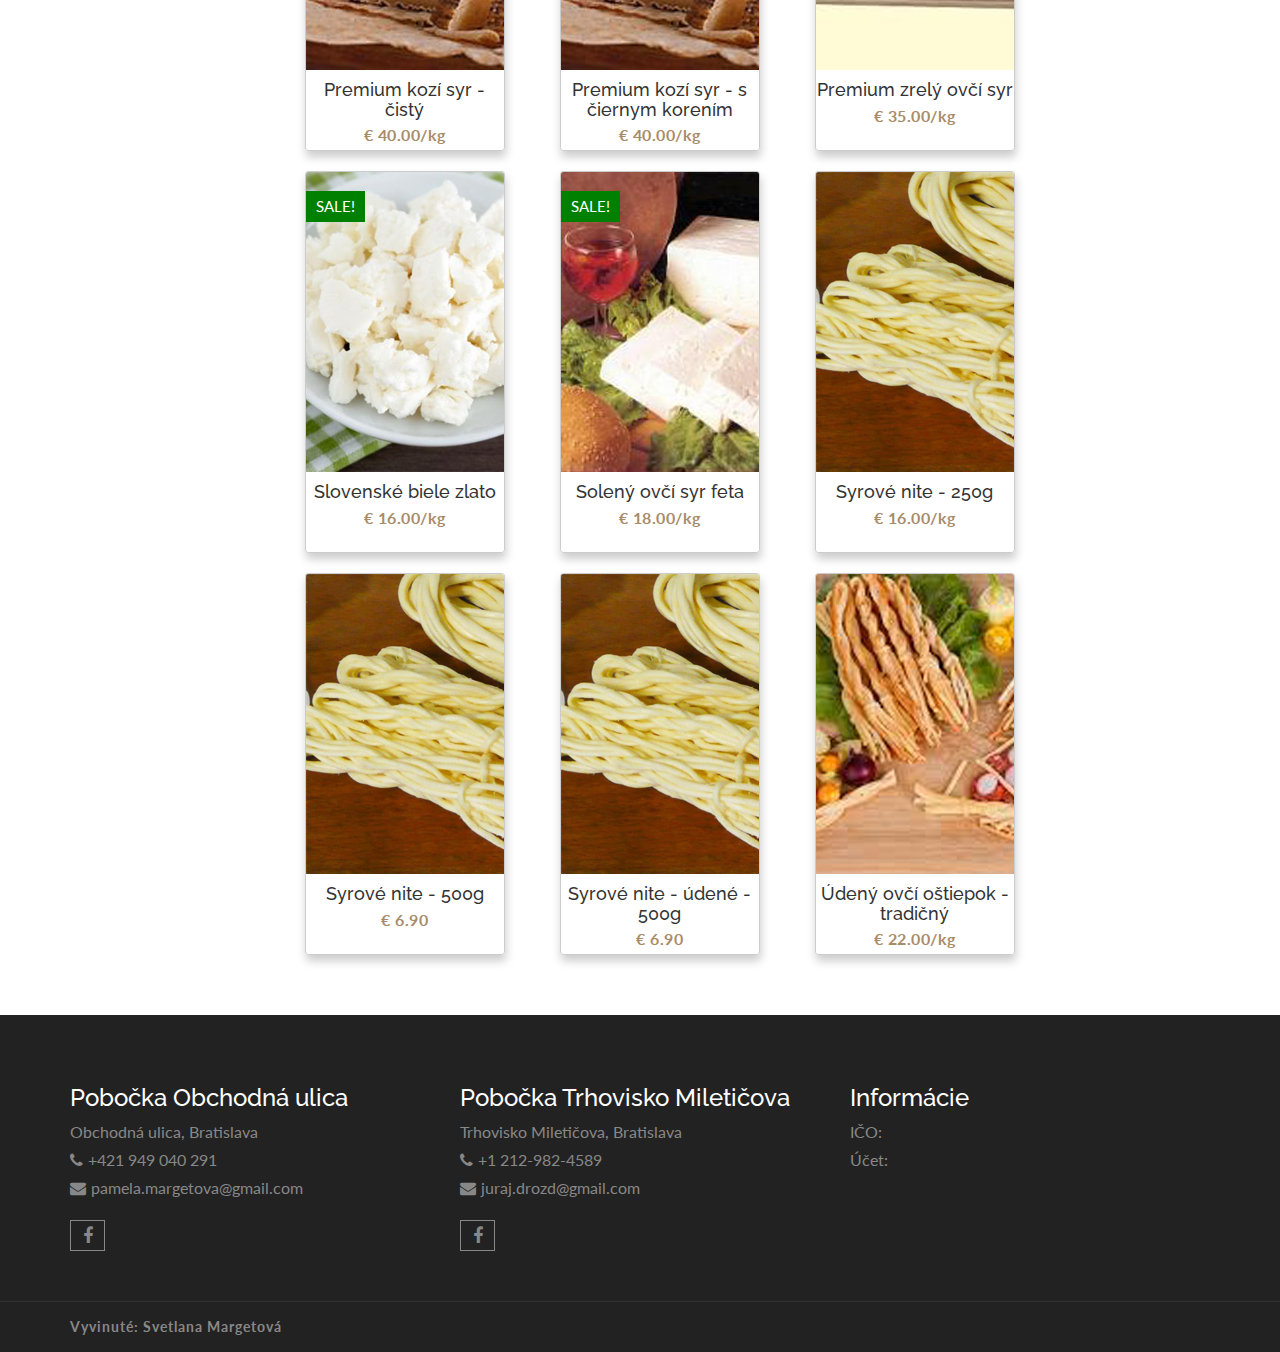
==== commit 7e13e630: "bugfix" ====
--- a/index.html
+++ b/index.html
@@ -35,9 +35,11 @@
                 <a href="index.html">
                   <img src="img/logo.png" />
                 </a>
+
               </div>
-
-              <div class="pull-right email-right">Objednávky na:
+              <div class="pull-left slogan"><em>Ak máš hlad tak tvoja spása, je náš syr a klobása.</em></div>
+              <div class="pull-right email-right">
+                Objednávky na:
                 <a href="mailto:pamela.margetova@gmail.com">e-maili</a>
               </div>
             </div>
@@ -91,36 +93,36 @@
                   </ul>
                   <!-- Tab panes -->
                   <div class="tab-content col-md-offset-2">
-                    <div class="tab-pane fade in active" id="sausage">
+                    <div class="tab-pane fade in" id="sausage">
                       <ul class="aa-product-catg">
                         <!-- start single product item -->
                         <li>
                           <figure>
-                            <a class="aa-product-img" href="#"><img src="img/products/chilli-klobasa.jpg"></a>
+                            <a class="aa-product-img"><img src="img/products/chilli-klobasa.jpg"></a>
                               <figcaption>
                               <h4 class="aa-product-title">Chilli klobása</h4>
                               <span class="aa-product-price">€ 3.00</span><span class="aa-product-price"><del>€ 3.50</del></span>
                             </figcaption>
                           </figure>
                           <!-- product badge -->
-                          <span class="aa-badge aa-hot" href="#">HOT!</span>
+                          <span class="aa-badge aa-hot">HOT!</span>
                         </li>
                       </ul>
                     </div>
 
-                    <div class="tab-pane fade in active" id="cake">
+                    <div class="tab-pane fade in" id="cake">
                       <ul class="aa-product-catg">
                         <!-- start single product item -->
                         <li>
                           <figure>
-                            <a class="aa-product-img" href="#"><img src="img/products/syrova-torta.jpg"></a>
+                            <a class="aa-product-img"><img src="img/products/syrova-torta.jpg"></a>
                               <figcaption>
                               <h4 class="aa-product-title">Syrová torta</h4>
                               <span class="aa-product-price">€ 33.00</span>
                             </figcaption>
                           </figure>
                           <!-- product badge -->
-                          <span class="aa-badge aa-hot" href="#">HOT!</span>
+                          <span class="aa-badge aa-hot">HOT!</span>
                         </li>
                       </ul>
                     </div>
@@ -130,7 +132,7 @@
                         <!-- start single product item -->
                         <li>
                           <figure>
-                            <a class="aa-product-img" href="#"><img src="img/products/bio-kozi-tvaroch.jpg"></a>
+                            <a class="aa-product-img"><img src="img/products/bio-kozi-tvaroch.jpg"></a>
                               <figcaption>
                               <h4 class="aa-product-title">Bio - kozí tvaroch - 150g</h4>
                               <span class="aa-product-price">€ 3.00</span><span class="aa-product-price"><del>€ 3.50</del></span>
@@ -140,7 +142,7 @@
                         </li>
                         <li>
                           <figure>
-                            <a class="aa-product-img" href="#"><img src="img/products/cerstvy-kozi-syr-udeny.jpg"></a>
+                            <a class="aa-product-img"><img src="img/products/cerstvy-kozi-syr-udeny.jpg"></a>
                               <figcaption>
                               <h4 class="aa-product-title">Čerstvý kozí syr - údený</h4>
                               <span class="aa-product-price">€ 28.00/kg</span>
@@ -150,7 +152,7 @@
                         </li>
                         <li>
                           <figure>
-                            <a class="aa-product-img" href="#"><img src="img/products/cerstvy-kozi-syr.jpg"></a>
+                            <a class="aa-product-img"><img src="img/products/cerstvy-kozi-syr.jpg"></a>
                               <figcaption>
                               <h4 class="aa-product-title">Čerstvý kozí syr</h4>
                               <span class="aa-product-price">€ 28.00/kg</span>
@@ -160,7 +162,7 @@
 
                         <li>
                           <figure>
-                            <a class="aa-product-img" href="#"><img src="img/products/korbaciky.jpg"></a>
+                            <a class="aa-product-img"><img src="img/products/korbaciky.jpg"></a>
                               <figcaption>
                               <h4 class="aa-product-title">Korbáčiky - biele</h4>
                               <span class="aa-product-price">€ 18.00/kg</span>
@@ -170,19 +172,19 @@
 
                         <li>
                           <figure>
-                            <a class="aa-product-img" href="#"><img src="img/products/korbaciky.jpg"></a>
+                            <a class="aa-product-img"><img src="img/products/korbaciky.jpg"></a>
                               <figcaption>
                               <h4 class="aa-product-title">Korbáčiky - údené</h4>
                               <span class="aa-product-price">€ 18.00/kg</span>
                             </figcaption>
                           </figure>
                           <!-- product badge -->
-                          <span class="aa-badge aa-hot" href="#">HOT!</span>
-                        </li>
-
-                        <li>
-                          <figure>
-                            <a class="aa-product-img" href="#"><img src="img/products/kravske-miniparenicky.jpg"></a>
+                          <span class="aa-badge aa-hot">HOT!</span>
+                        </li>
+
+                        <li>
+                          <figure>
+                            <a class="aa-product-img"><img src="img/products/kravske-miniparenicky.jpg"></a>
                               <figcaption>
                               <h4 class="aa-product-title">Kravské minipareničky - biele</h4>
                               <span class="aa-product-price">€ 15.00/kg</span>
@@ -193,7 +195,7 @@
 
                         <li>
                           <figure>
-                            <a class="aa-product-img" href="#"><img src="img/products/kravske-miniparenicky.jpg"></a>
+                            <a class="aa-product-img"><img src="img/products/kravske-miniparenicky.jpg"></a>
                               <figcaption>
                               <h4 class="aa-product-title">Kravské minipareničky - údené</h4>
                               <span class="aa-product-price">€ 18.00/kg</span>
@@ -204,7 +206,7 @@
 
                         <li>
                           <figure>
-                            <a class="aa-product-img" href="#"><img src="img/products/kravske-parenicky.jpg"></a>
+                            <a class="aa-product-img"><img src="img/products/kravske-parenicky.jpg"></a>
                               <figcaption>
                               <h4 class="aa-product-title">Kravské pareničky - biele</h4>
                               <span class="aa-product-price">€ 15.00/kg</span>
@@ -215,7 +217,7 @@
 
                         <li>
                           <figure>
-                            <a class="aa-product-img" href="#"><img src="img/products/kravske-parenicky.jpg"></a>
+                            <a class="aa-product-img"><img src="img/products/kravske-parenicky.jpg"></a>
                               <figcaption>
                               <h4 class="aa-product-title">Kravské pareničky - údené</h4>
                               <span class="aa-product-price">€ 18.00/kg</span>
@@ -226,7 +228,7 @@
 
                         <li>
                           <figure>
-                            <a class="aa-product-img" href="#"><img src="img/products/kravske-udene-ostiepky.jpg"></a>
+                            <a class="aa-product-img"><img src="img/products/kravske-udene-ostiepky.jpg"></a>
                               <figcaption>
                               <h4 class="aa-product-title">Kravské údené oštiepky</h4>
                               <span class="aa-product-price">€ 18.00/kg</span>
@@ -237,43 +239,43 @@
 
                         <li>
                           <figure>
-                            <a class="aa-product-img" href="#"><img src="img/products/ochuteny-ovci-chilli-syr.jpg"></a>
+                            <a class="aa-product-img"><img src="img/products/ochuteny-ovci-chilli-syr.jpg"></a>
                               <figcaption>
                               <h4 class="aa-product-title">Ochutený ovčí chilli syr</h4>
                               <span class="aa-product-price">€ 22.00/kg</span>
                             </figcaption>
                           </figure>
                           <!-- product badge -->
-                          <span class="aa-badge aa-sale" href="#">SALE!</span>
-                        </li>
-
-                        <li>
-                          <figure>
-                            <a class="aa-product-img" href="#"><img src="img/products/ovci-udeny-syr-na-bukovej-stiepke.jpg"></a>
+                          <span class="aa-badge aa-sale">SALE!</span>
+                        </li>
+
+                        <li>
+                          <figure>
+                            <a class="aa-product-img"><img src="img/products/ovci-udeny-syr-na-bukovej-stiepke.jpg"></a>
                               <figcaption>
                               <h4 class="aa-product-title">Ovčí údený syr na bukovej štiepke</h4>
                               <span class="aa-product-price">€ 18.00/kg</span>
                             </figcaption>
                           </figure>
                           <!-- product badge -->
-                          <span class="aa-badge aa-sale" href="#">SALE!</span>
-                        </li>
-
-                        <li>
-                          <figure>
-                            <a class="aa-product-img" href="#"><img src="img/products/ovcia-parenica.jpg"></a>
+                          <span class="aa-badge aa-sale">SALE!</span>
+                        </li>
+
+                        <li>
+                          <figure>
+                            <a class="aa-product-img"><img src="img/products/ovcia-parenica.jpg"></a>
                               <figcaption>
                               <h4 class="aa-product-title">Ovčia parenica - biela</h4>
                               <span class="aa-product-price">€ 22.00/kg</span>
                             </figcaption>
                           </figure>
                           <!-- product badge -->
-                          <span class="aa-badge aa-hot" href="#">HOT!</span>
-                        </li>
-
-                        <li>
-                          <figure>
-                            <a class="aa-product-img" href="#"><img src="img/products/ovcia-parenica.jpg"></a>
+                          <span class="aa-badge aa-hot">HOT!</span>
+                        </li>
+
+                        <li>
+                          <figure>
+                            <a class="aa-product-img"><img src="img/products/ovcia-parenica.jpg"></a>
                               <figcaption>
                               <h4 class="aa-product-title">Ovčia parenica - údená</h4>
                               <span class="aa-product-price">€ 22.00/kg</span>
@@ -284,7 +286,7 @@
 
                         <li>
                           <figure>
-                            <a class="aa-product-img" href="#"><img src="img/products/ovcia-zincica.jpg"></a>
+                            <a class="aa-product-img"><img src="img/products/ovcia-zincica.jpg"></a>
                               <figcaption>
                               <h4 class="aa-product-title">Ovčia žincica - 1l</h4>
                               <span class="aa-product-price">€ 2.50</span>
@@ -295,7 +297,7 @@
 
                         <li>
                           <figure>
-                            <a class="aa-product-img" href="#"><img src="img/products/ovcie-nite.jpg"></a>
+                            <a class="aa-product-img"><img src="img/products/ovcie-nite.jpg"></a>
                               <figcaption>
                               <h4 class="aa-product-title">Ovčie nite - biele</h4>
                               <span class="aa-product-price">€ 22.00/kg</span>
@@ -306,7 +308,7 @@
 
                         <li>
                           <figure>
-                            <a class="aa-product-img" href="#"><img src="img/products/ovcie-nite.jpg"></a>
+                            <a class="aa-product-img"><img src="img/products/ovcie-nite.jpg"></a>
                               <figcaption>
                               <h4 class="aa-product-title">Ovčie nite - údené</h4>
                               <span class="aa-product-price">€ 22.00/kg</span>
@@ -317,7 +319,7 @@
 
                         <li>
                           <figure>
-                            <a class="aa-product-img" href="#"><img src="img/products/porcovany-biely-syr.jpg"></a>
+                            <a class="aa-product-img"><img src="img/products/porcovany-biely-syr.jpg"></a>
                               <figcaption>
                               <h4 class="aa-product-title">Porcovaný ovčí syr</h4>
                               <span class="aa-product-price">€ 16.00/kg</span>
@@ -328,7 +330,7 @@
 
                         <li>
                           <figure>
-                            <a class="aa-product-img" href="#"><img src="img/products/premium-kozi-syr.jpg"></a>
+                            <a class="aa-product-img"><img src="img/products/premium-kozi-syr.jpg"></a>
                               <figcaption>
                               <h4 class="aa-product-title">Premium kozí syr - čistý</h4>
                               <span class="aa-product-price">€ 40.00/kg</span>
@@ -339,7 +341,7 @@
 
                         <li>
                           <figure>
-                            <a class="aa-product-img" href="#"><img src="img/products/premium-kozi-syr.jpg"></a>
+                            <a class="aa-product-img"><img src="img/products/premium-kozi-syr.jpg"></a>
                               <figcaption>
                               <h4 class="aa-product-title">Premium kozí syr - s čiernym korením</h4>
                               <span class="aa-product-price">€ 40.00/kg</span>
@@ -350,7 +352,7 @@
 
                         <li>
                           <figure>
-                            <a class="aa-product-img" href="#"><img src="img/products/premium-zrely-ovci-syr.jpg"></a>
+                            <a class="aa-product-img"><img src="img/products/premium-zrely-ovci-syr.jpg"></a>
                               <figcaption>
                               <h4 class="aa-product-title">Premium zrelý ovčí syr</h4>
                               <span class="aa-product-price">€ 35.00/kg</span>
@@ -361,31 +363,32 @@
 
                         <li>
                           <figure>
-                            <a class="aa-product-img" href="#"><img src="img/products/slovenske-biele-zlato.jpg"></a>
+                            <a class="aa-product-img"><img src="img/products/slovenske-biele-zlato.jpg"></a>
                               <figcaption>
                               <h4 class="aa-product-title">Slovenské biele zlato</h4>
                               <span class="aa-product-price">€ 16.00/kg</span>
                             </figcaption>
                           </figure>
                           <!-- product badge -->
-                          <span class="aa-badge aa-sale" href="#">SALE!</span>
-                        </li>
-
-                        <li>
-                          <figure>
-                            <a class="aa-product-img" href="#"><img src="img/products/soleny-ovci-syr-feta.jpg"></a>
+                          <span class="aa-badge aa-sale">SALE!</span>
+                        </li>
+
+                        <li>
+                          <figure>
+                            <a class="aa-product-img"
+                           ><img src="img/products/soleny-ovci-syr-feta.jpg"></a>
                               <figcaption>
                               <h4 class="aa-product-title">Solený ovčí syr feta</h4>
                               <span class="aa-product-price">€ 18.00/kg</span>
                             </figcaption>
                           </figure>
                           <!-- product badge -->
-                          <span class="aa-badge aa-sale" href="#">SALE!</span>
-                        </li>
-
-                        <li>
-                          <figure>
-                            <a class="aa-product-img" href="#"><img src="img/products/syrove-nite.jpg"></a>
+                          <span class="aa-badge aa-sale">SALE!</span>
+                        </li>
+
+                        <li>
+                          <figure>
+                            <a class="aa-product-img"><img src="img/products/syrove-nite.jpg"></a>
                               <figcaption>
                               <h4 class="aa-product-title">Syrové nite - 250g</h4>
                               <span class="aa-product-price">€ 16.00/kg</span>
@@ -396,7 +399,7 @@
 
                         <li>
                           <figure>
-                            <a class="aa-product-img" href="#"><img src="img/products/syrove-nite.jpg"></a>
+                            <a class="aa-product-img"><img src="img/products/syrove-nite.jpg"></a>
                               <figcaption>
                               <h4 class="aa-product-title">Syrové nite - 500g</h4>
                               <span class="aa-product-price">€ 6.90</span>
@@ -407,7 +410,7 @@
 
                         <li>
                           <figure>
-                            <a class="aa-product-img" href="#"><img src="img/products/syrove-nite.jpg"></a>
+                            <a class="aa-product-img"><img src="img/products/syrove-nite.jpg"></a>
                               <figcaption>
                               <h4 class="aa-product-title">Syrové nite - údené - 500g</h4>
                               <span class="aa-product-price">€ 6.90</span>
@@ -418,7 +421,7 @@
 
                         <li>
                           <figure>
-                            <a class="aa-product-img" href="#"><img src="img/products/udeny-ovci-ostiepok-tradicny.jpg"></a>
+                            <a class="aa-product-img"><img src="img/products/udeny-ovci-ostiepok-tradicny.jpg"></a>
                               <figcaption>
                               <h4 class="aa-product-title">Údený ovčí oštiepok - tradičný</h4>
                               <span class="aa-product-price">€ 22.00/kg</span>
@@ -433,11 +436,11 @@
                 </div>
 
 
-                <div class="tab-pane fade in active" id="ym">
+                <div class="tab-pane fade in" id="ym">
                   <ul class="aa-product-catg">
                     <li>
                       <figure>
-                        <a class="aa-product-img" href="#"><img src="img/products/gazdovske-maslo-500g.jpg"></a>
+                        <a class="aa-product-img"><img src="img/products/gazdovske-maslo-500g.jpg"></a>
                           <figcaption>
                           <h4 class="aa-product-title">Gazdovské maslo - 500g</h4>
                           <span class="aa-product-price">€ 4.20</span>
@@ -448,7 +451,7 @@
 
                     <li>
                       <figure>
-                        <a class="aa-product-img" href="#"><img src="img/products/gazdovske-maslo.jpg"></a>
+                        <a class="aa-product-img"><img src="img/products/gazdovske-maslo.jpg"></a>
                           <figcaption>
                           <h4 class="aa-product-title">Gazdovské maslo - 250g</h4>
                           <span class="aa-product-price">€ 2.20</span>
@@ -459,43 +462,43 @@
 
                     <li>
                       <figure>
-                        <a class="aa-product-img" href="#"><img src="img/products/hrudkovy-kravsky-tvaroch.jpg"></a>
+                        <a class="aa-product-img"><img src="img/products/hrudkovy-kravsky-tvaroch.jpg"></a>
                           <figcaption>
                           <h4 class="aa-product-title">Hrudkový kravský tvaroch - 300g</h4>
                           <span class="aa-product-price">€ 2.40</span>
                         </figcaption>
                       </figure>
                       <!-- product badge -->
-                      <span class="aa-badge aa-sale" href="#">SALE!</span>
-                    </li>
-
-                    <li>
-                      <figure>
-                        <a class="aa-product-img" href="#"><img src="img/products/jogurtove-mlieko-cucoriedkove.jpg"></a>
+                      <span class="aa-badge aa-sale">SALE!</span>
+                    </li>
+
+                    <li>
+                      <figure>
+                        <a class="aa-product-img"><img src="img/products/jogurtove-mlieko-cucoriedkove.jpg"></a>
                           <figcaption>
                           <h4 class="aa-product-title">Jogurtové mlieko - čučoriedkové - 1l</h4>
                           <span class="aa-product-price">€ 3.00</span>
                         </figcaption>
                       </figure>
                       <!-- product badge -->
-                      <span class="aa-badge aa-hot" href="#">HOT!</span>
-                    </li>
-
-                    <li>
-                      <figure>
-                        <a class="aa-product-img" href="#"><img src="img/products/jogurtove-mlieko-jahodove.jpg"></a>
+                      <span class="aa-badge aa-hot">HOT!</span>
+                    </li>
+
+                    <li>
+                      <figure>
+                        <a class="aa-product-img"><img src="img/products/jogurtove-mlieko-jahodove.jpg"></a>
                           <figcaption>
                           <h4 class="aa-product-title">Jogurtové mlieko - jahodové - 1l</h4>
                           <span class="aa-product-price">€ 3.00</span>
                         </figcaption>
                       </figure>
                       <!-- product badge -->
-                      <span class="aa-badge aa-hot" href="#">HOT!</span>
-                    </li>
-
-                    <li>
-                      <figure>
-                        <a class="aa-product-img" href="#"><img src="img/products/kozi-jogurt-biely.jpg"></a>
+                      <span class="aa-badge aa-hot">HOT!</span>
+                    </li>
+
+                    <li>
+                      <figure>
+                        <a class="aa-product-img"><img src="img/products/kozi-jogurt-biely.jpg"></a>
                           <figcaption>
                           <h4 class="aa-product-title">Kozí jogurt - biely</h4>
                           <span class="aa-product-price">€ 1.70</span>
@@ -517,7 +520,7 @@
 
                     <li>
                       <figure>
-                        <a class="aa-product-img" href="#"><img src="img/products/ovci-jogurt.jpg"></a>
+                        <a class="aa-product-img"><img src="img/products/ovci-jogurt.jpg"></a>
                           <figcaption>
                           <h4 class="aa-product-title">Ovčí jogurt - biely</h4>
                           <span class="aa-product-price">€ 1.70</span>
@@ -528,19 +531,19 @@
 
                     <li>
                       <figure>
-                        <a class="aa-product-img" href="#"><img src="img/products/ovci-jogurt.jpg"></a>
+                        <a class="aa-product-img"><img src="img/products/ovci-jogurt.jpg"></a>
                           <figcaption>
                           <h4 class="aa-product-title">Ovčí jogurt - ochutený</h4>
                           <span class="aa-product-price">€ 1.70</span>
                         </figcaption>
                       </figure>
                       <!-- product badge -->
-                      <span class="aa-badge aa-hot" href="#">HOT!</span>
-                    </li>
-
-                    <li>
-                      <figure>
-                        <a class="aa-product-img" href="#"><img src="img/products/prazene-maslo.jpg"></a>
+                      <span class="aa-badge aa-hot">HOT!</span>
+                    </li>
+
+                    <li>
+                      <figure>
+                        <a class="aa-product-img"><img src="img/products/prazene-maslo.jpg"></a>
                           <figcaption>
                           <h4 class="aa-product-title">Pražené maslo - 150ml</h4>
                           <span class="aa-product-price">€ 2.90</span>
@@ -551,7 +554,7 @@
 
                     <li>
                       <figure>
-                        <a class="aa-product-img" href="#"><img src="img/products/prazene-maslo.jpg"></a>
+                        <a class="aa-product-img"><img src="img/products/prazene-maslo.jpg"></a>
                           <figcaption>
                           <h4 class="aa-product-title">Pražené maslo - 400ml</h4>
                           <span class="aa-product-price">€ 5.90</span>
--- a/css/style.css
+++ b/css/style.css
@@ -1029,6 +1029,8 @@
   display: inline;
   float: left;
   width: 100%;
+  padding-top: 40px;
+  padding-bottom: 40px;
 }
 #aa-product .aa-product-area {
   display: inline;
@@ -4383,3 +4385,23 @@
 .job h2 {
   margin-bottom: 40px;
 }
+
+.slogan {
+  margin-top: 20px;
+  color: #a88c69;
+  margin-left: 20px;
+}
+
+ul.aa-product-catg li {
+  box-shadow: 1px 6px 10px #ccc;
+    border: 1px solid #ccc;
+    border-radius: .2em;
+    height: auto;
+    overflow: hidden;
+    padding-bottom: 80px;
+}
+
+.aa-product-catg li figure {
+
+
+}
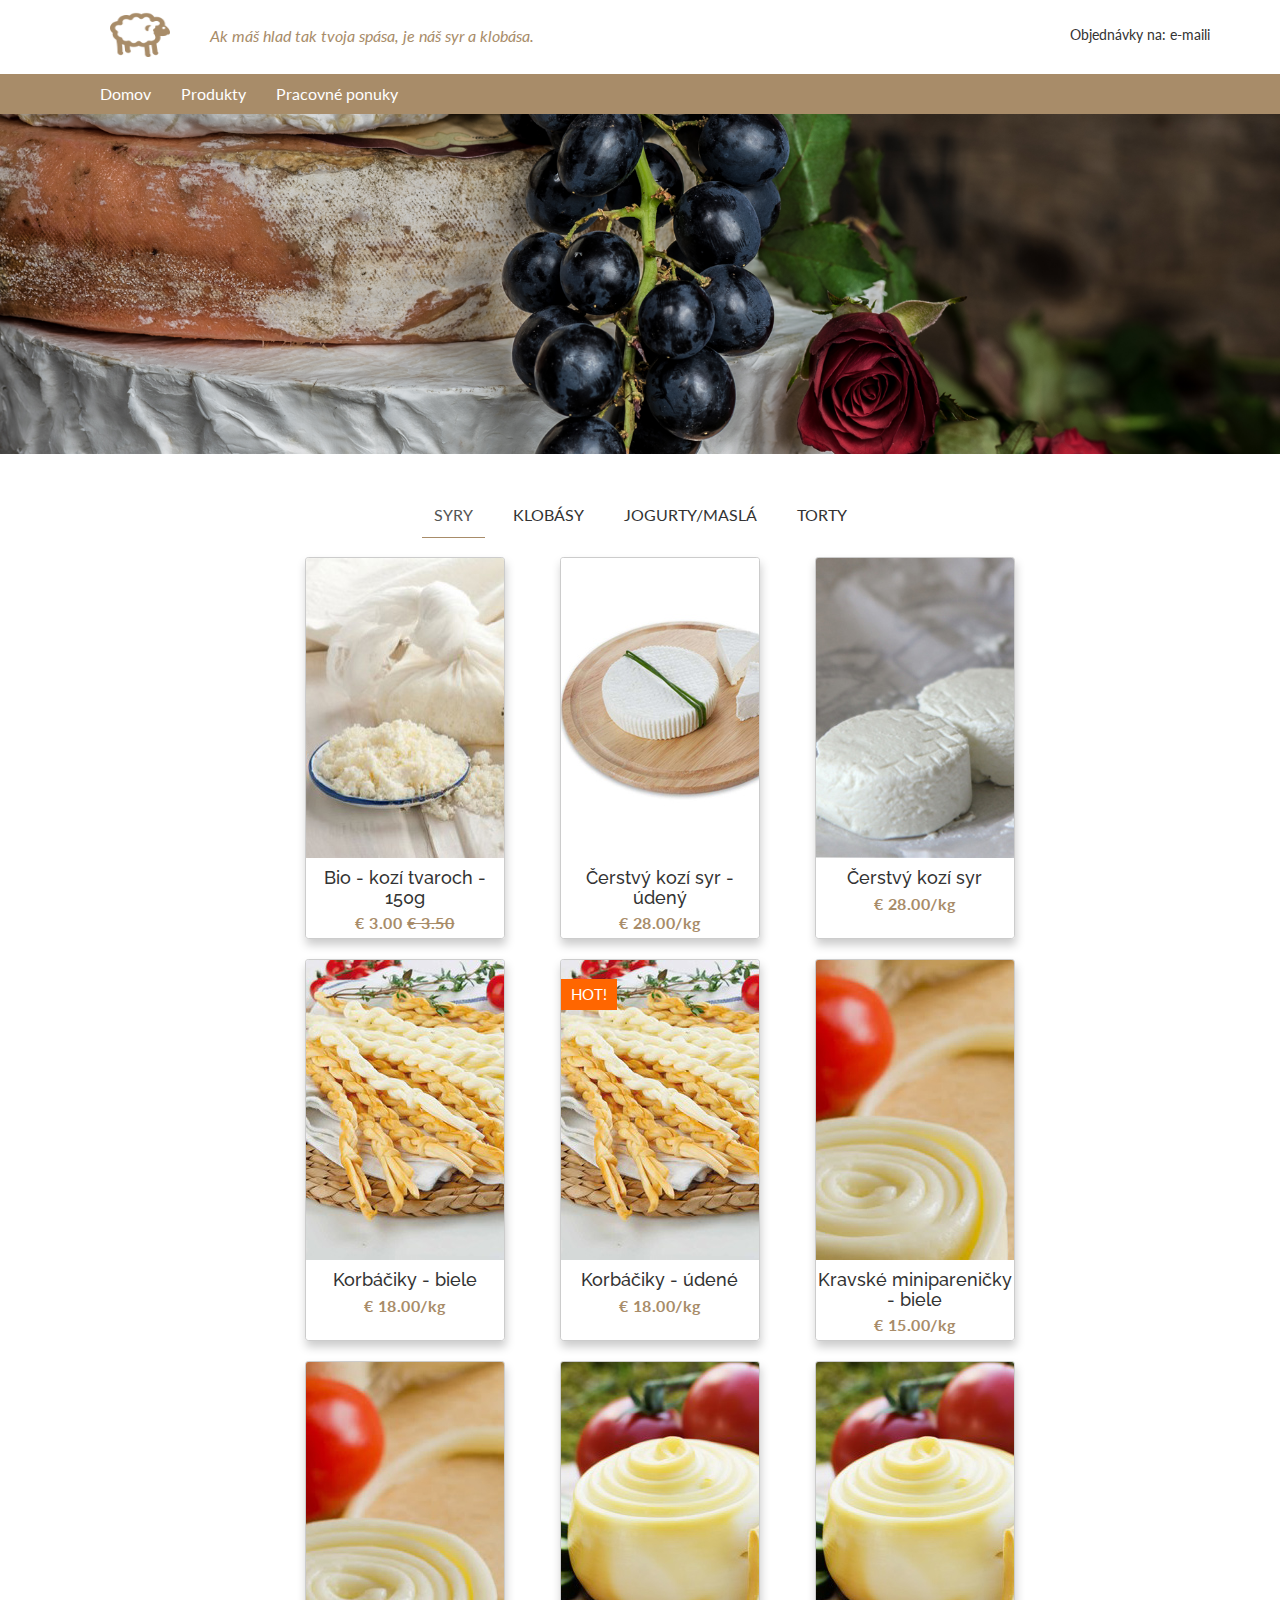
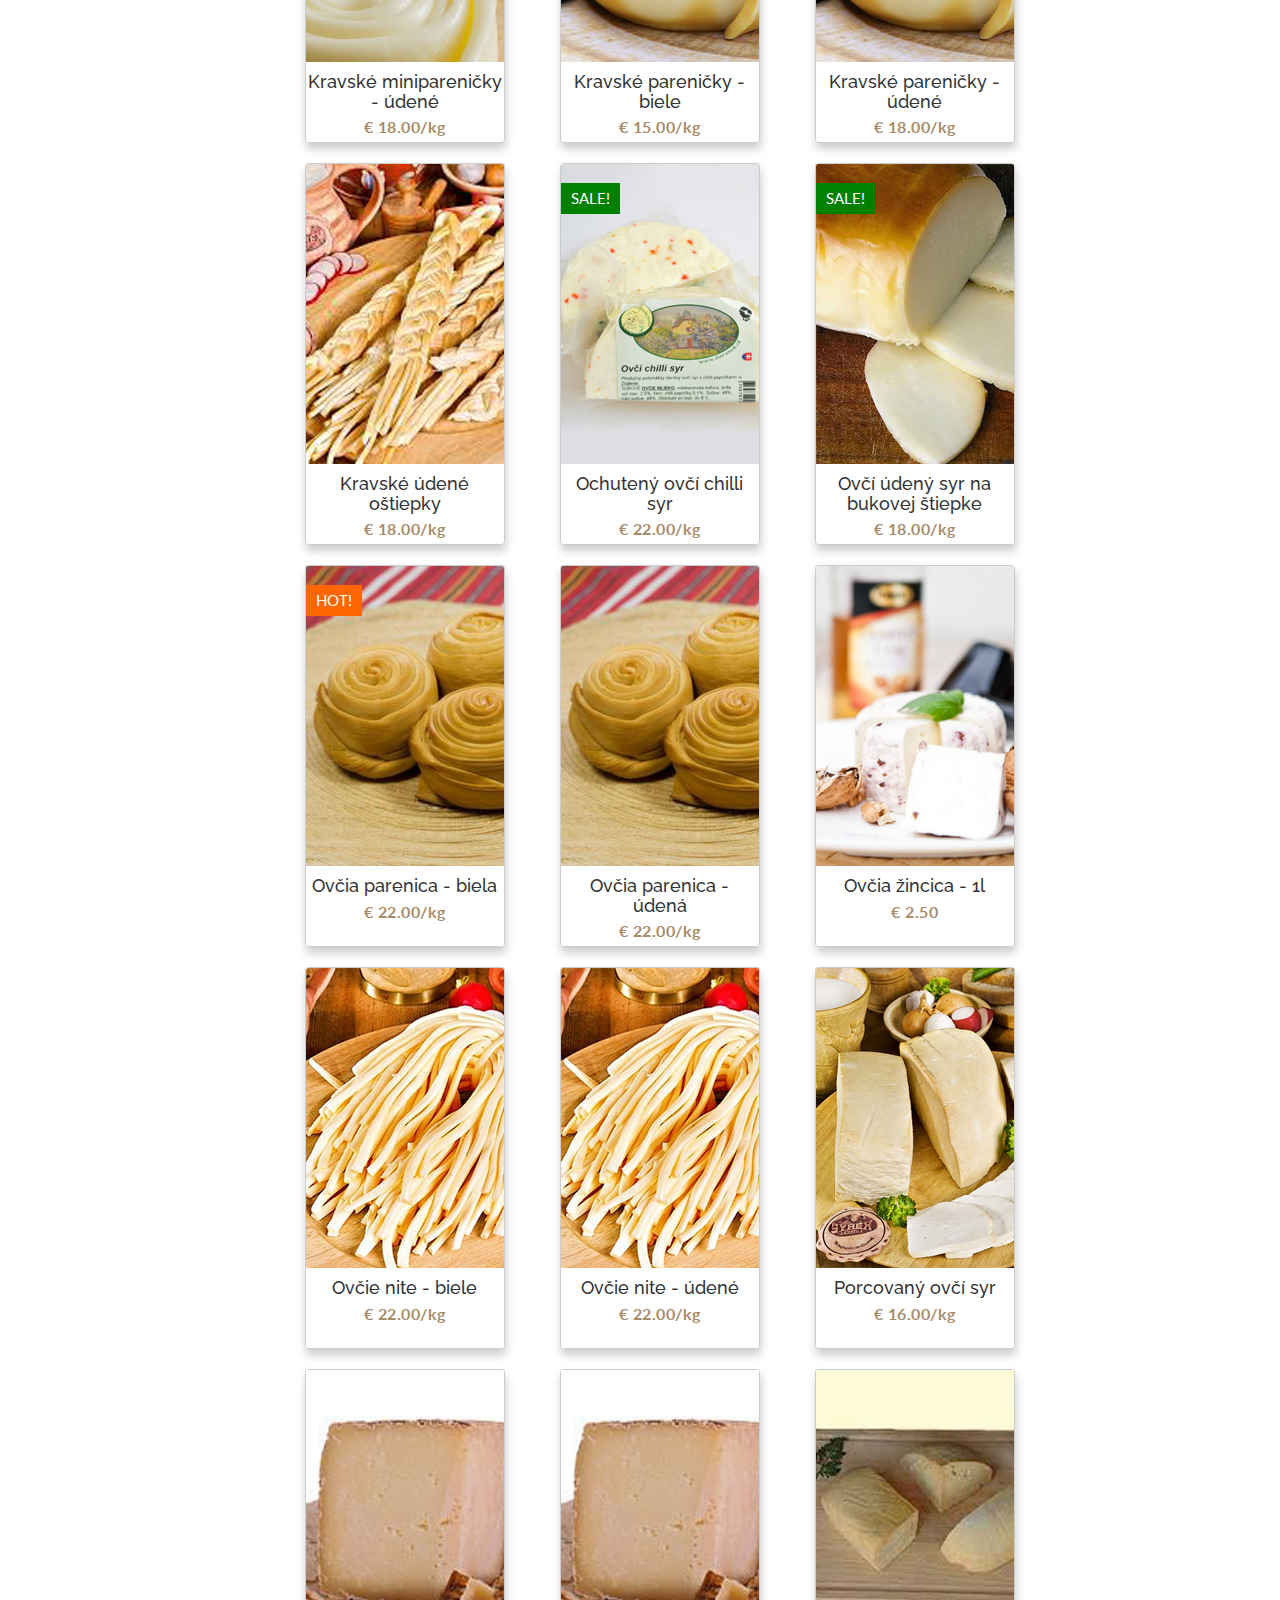
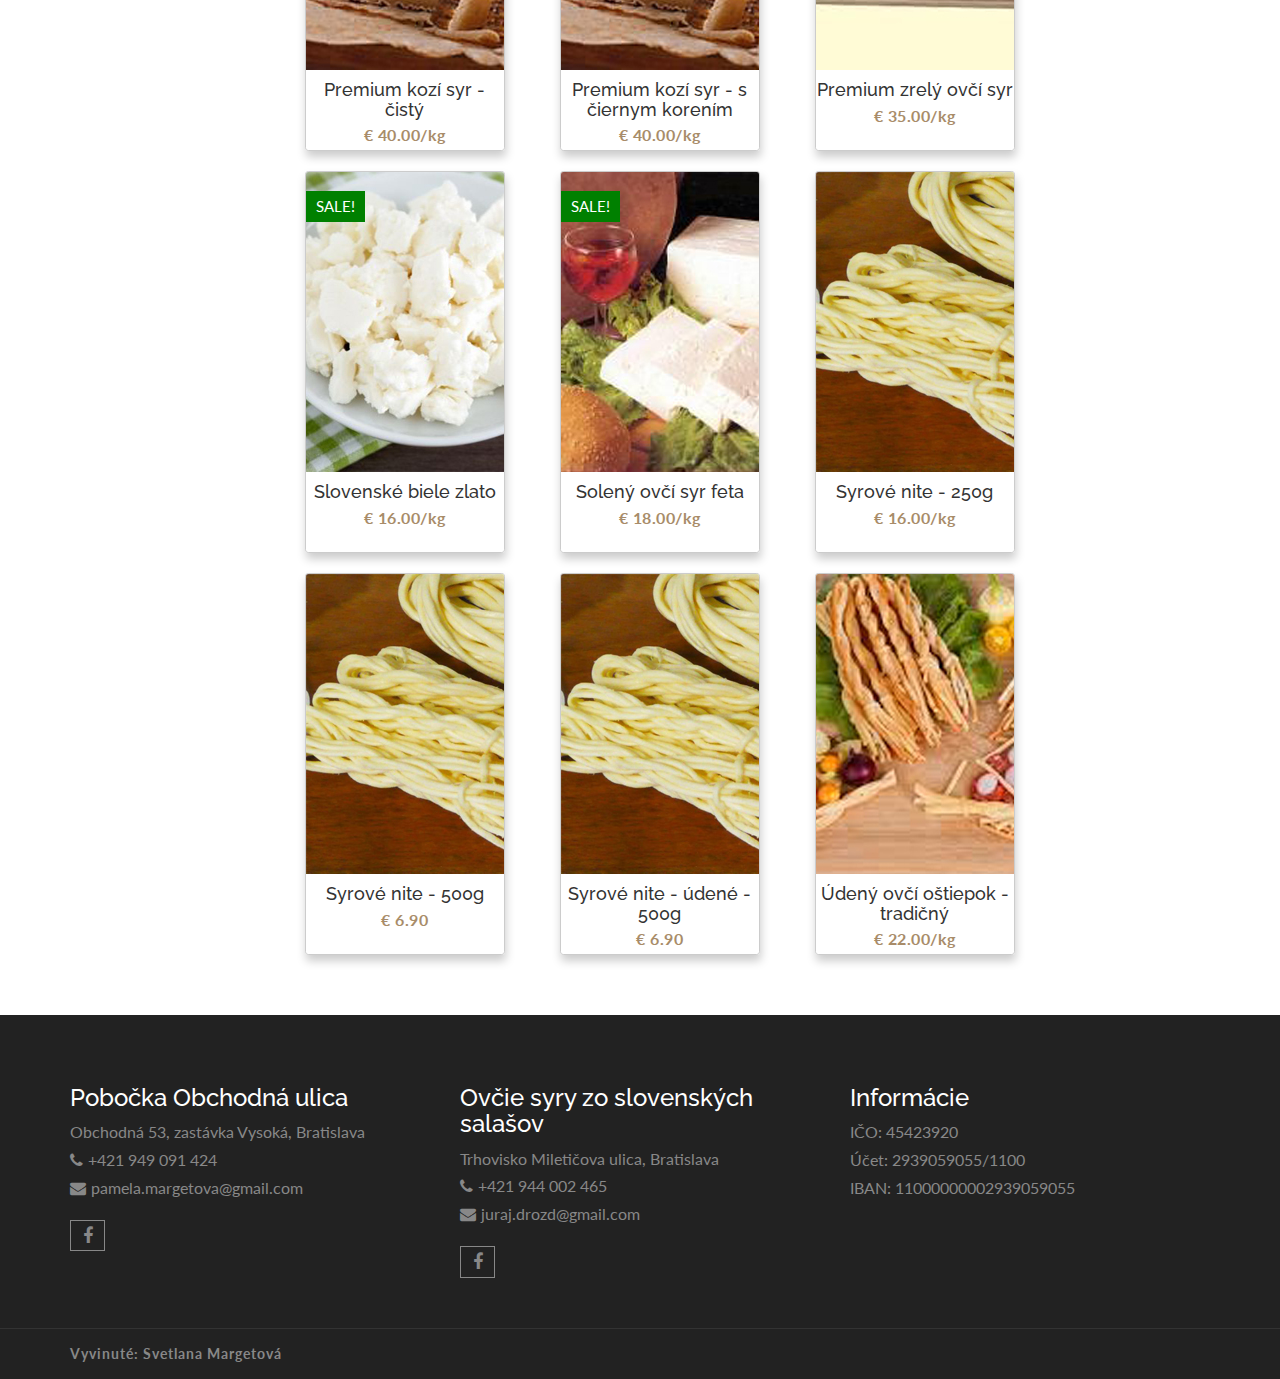
==== commit 9db81246: "updates" ====
--- a/index.html
+++ b/index.html
@@ -11,7 +11,7 @@
   <link href="css/bootstrap.css" rel="stylesheet">
   <link id="switcher" href="css/theme-color/default-theme.css" rel="stylesheet">
   <link href="css/style.css" rel="stylesheet">
-
+  <link href="img/favicon.ico" rel="icon/png" >
   <link href='https://fonts.googleapis.com/css?family=Lato' rel='stylesheet' type='text/css'>
   <link href='https://fonts.googleapis.com/css?family=Raleway' rel='stylesheet' type='text/css'>
 
@@ -590,8 +590,8 @@
                   <div class="aa-footer-widget">
                     <h3>Pobočka Obchodná ulica</h3>
                     <address>
-                      <p>Obchodná ulica, Bratislava</p>
-                      <p><span class="fa fa-phone"></span>+421 949 040 291</p>
+                      <p>Obchodná 53, zastávka Vysoká, Bratislava</p>
+                      <p><span class="fa fa-phone"></span>+421 949 091 424</p>
                       <p><span class="fa fa-envelope"></span><a href="mailto:pamela.margetova@gmail.com">pamela.margetova@gmail.com</a></p>
                     </address>
                     <div class="aa-footer-social">
@@ -604,10 +604,10 @@
               <div class="col-md-4 col-sm-6">
                 <div class="aa-footer-widget">
                   <div class="aa-footer-widget">
-                    <h3>Pobočka Trhovisko Miletičova</h3>
+                    <h3>Ovčie syry zo slovenských salašov</h3>
                     <address>
-                      <p>Trhovisko Miletičova, Bratislava</p>
-                      <p><span class="fa fa-phone"></span>+1 212-982-4589</p>
+                      <p>Trhovisko Miletičova ulica, Bratislava</p>
+                      <p><span class="fa fa-phone"></span>+421 944 002 465</p>
                       <p><span class="fa fa-envelope"></span><a href="mailto:juraj.drozd@gmail.com">juraj.drozd@gmail.com</a></p>
                     </address>
                     <div class="aa-footer-social">
@@ -622,8 +622,9 @@
                   <div class="aa-footer-widget">
                     <h3>Informácie</h3>
                     <address>
-                      <p>IČO: </p>
-                      <p>Účet: </p>
+                      <p>IČO: 45423920</p>
+                      <p>Účet: 2939059055/1100</p>
+                      <p>IBAN: 11000000002939059055</p>
                     </address>
                   </div>
                 </div>
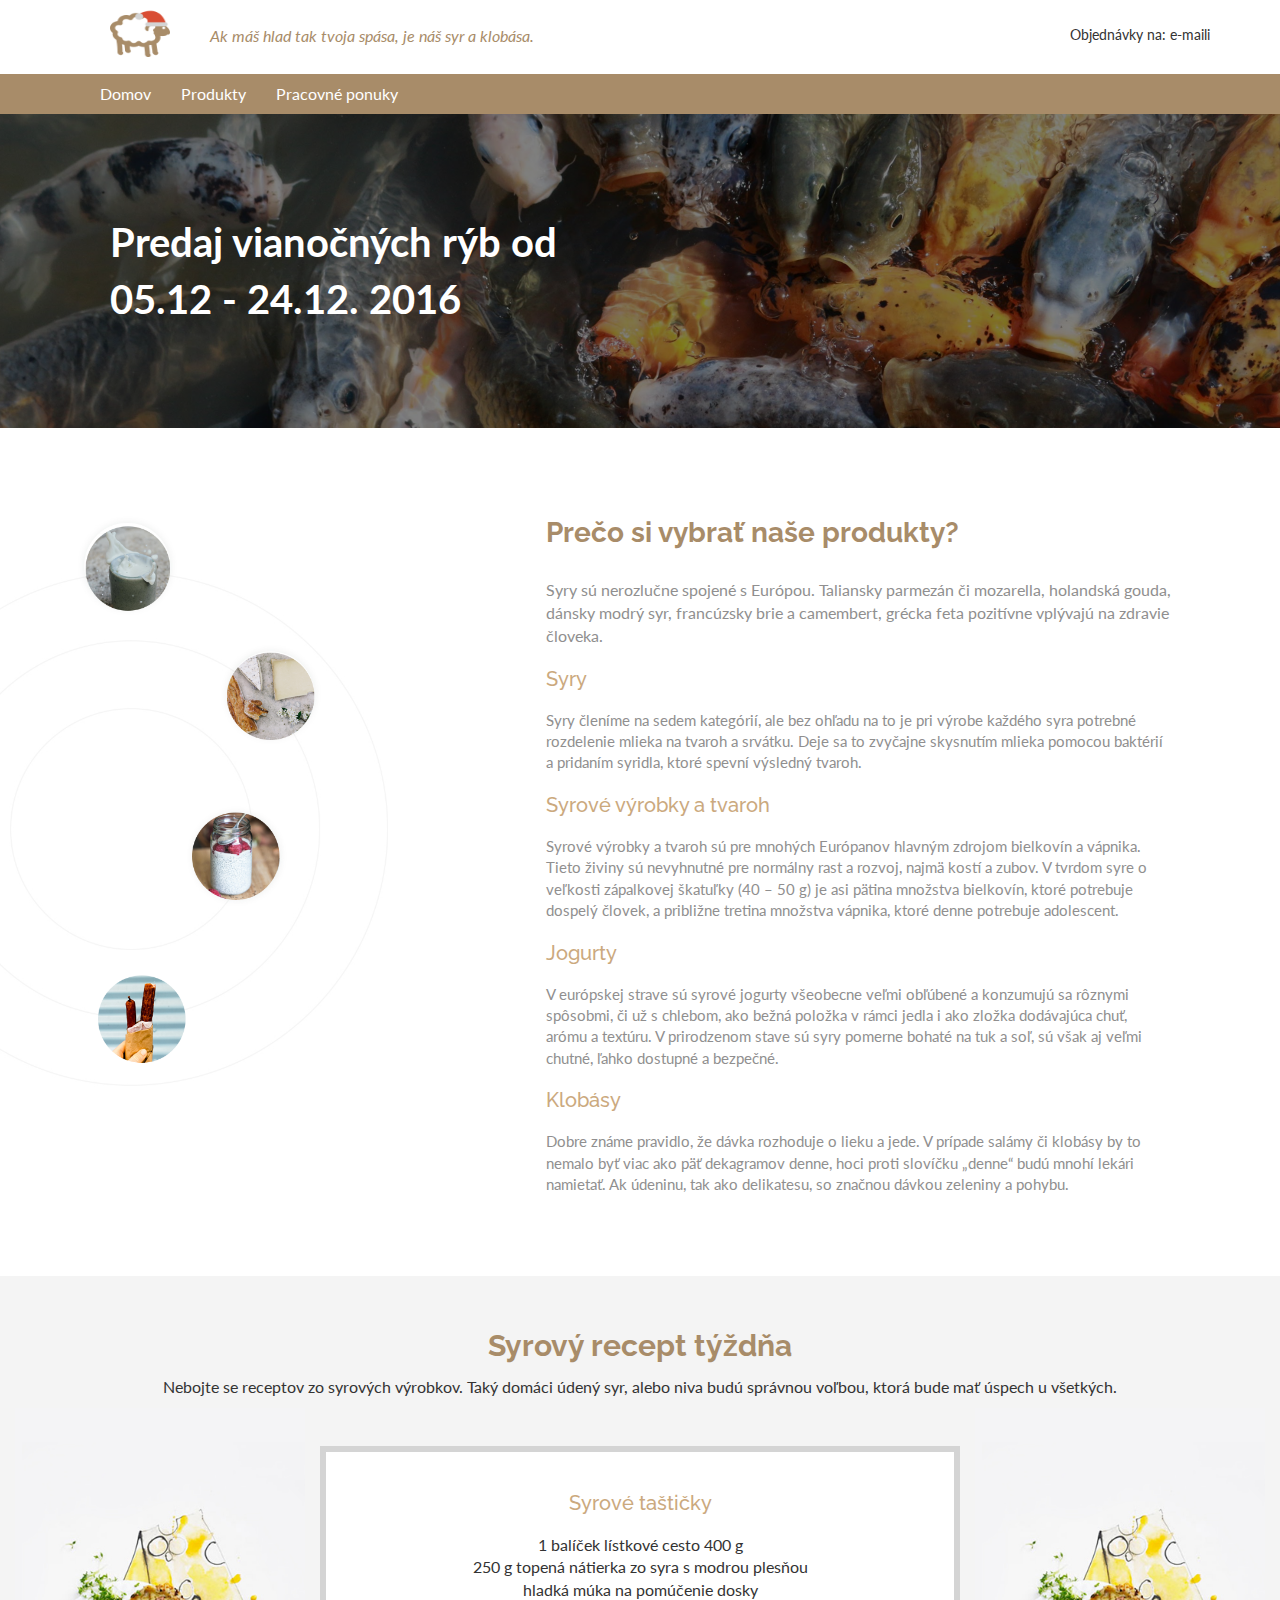
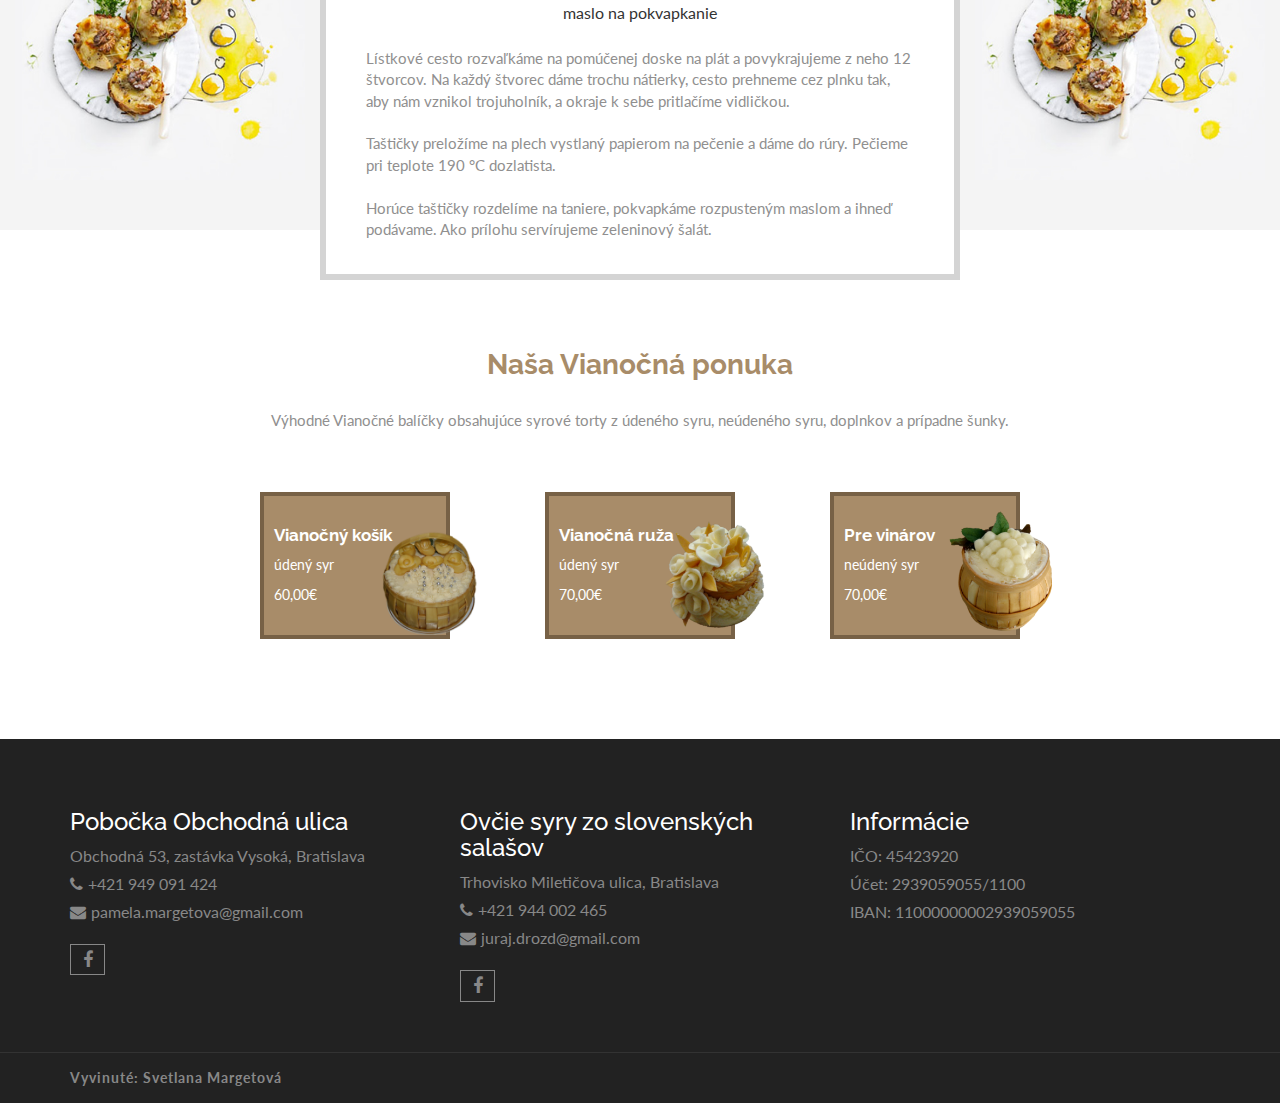
==== commit 9f5a0940: "updates" ====
--- a/index.html
+++ b/index.html
@@ -64,7 +64,7 @@
           <div class="navbar-collapse collapse">
             <ul class="nav navbar-nav">
               <li><a href="index.html">Domov</a></li>
-              <li><a href="#aa-product">Produkty</a></li>
+              <li><a href="products.html">Produkty</a></li>
               <li><a href="job.html">Pracovné ponuky</a></li>
             </ul>
           </div><!--/.nav-collapse -->
@@ -75,507 +75,88 @@
   <!-- / menu -->
 
   <section class="banner">
-  </section>
-  <!-- Products section -->
-  <section id="aa-product">
     <div class="container">
       <div class="row">
-        <div class="col-md-12">
-          <div class="row">
-            <div class="aa-product-area">
-              <div class="aa-product-inner">
-                <!-- start prduct navigation -->
-                 <ul class="nav nav-tabs aa-products-tab">
-                    <li class="active"><a href="#cheese" data-toggle="tab">Syry</a></li>
-                    <li><a href="#sausage" data-toggle="tab">Klobásy</a></li>
-                    <li><a href="#ym" data-toggle="tab">Jogurty/Maslá</a></li>
-                    <li><a href="#cake" data-toggle="tab">Torty</a></li>
-                  </ul>
-                  <!-- Tab panes -->
-                  <div class="tab-content col-md-offset-2">
-                    <div class="tab-pane fade in" id="sausage">
-                      <ul class="aa-product-catg">
-                        <!-- start single product item -->
-                        <li>
-                          <figure>
-                            <a class="aa-product-img"><img src="img/products/chilli-klobasa.jpg"></a>
-                              <figcaption>
-                              <h4 class="aa-product-title">Chilli klobása</h4>
-                              <span class="aa-product-price">€ 3.00</span><span class="aa-product-price"><del>€ 3.50</del></span>
-                            </figcaption>
-                          </figure>
-                          <!-- product badge -->
-                          <span class="aa-badge aa-hot">HOT!</span>
-                        </li>
-                      </ul>
-                    </div>
-
-                    <div class="tab-pane fade in" id="cake">
-                      <ul class="aa-product-catg">
-                        <!-- start single product item -->
-                        <li>
-                          <figure>
-                            <a class="aa-product-img"><img src="img/products/syrova-torta.jpg"></a>
-                              <figcaption>
-                              <h4 class="aa-product-title">Syrová torta</h4>
-                              <span class="aa-product-price">€ 33.00</span>
-                            </figcaption>
-                          </figure>
-                          <!-- product badge -->
-                          <span class="aa-badge aa-hot">HOT!</span>
-                        </li>
-                      </ul>
-                    </div>
-                    <!-- Start men product category -->
-                    <div class="tab-pane fade in active" id="cheese">
-                      <ul class="aa-product-catg">
-                        <!-- start single product item -->
-                        <li>
-                          <figure>
-                            <a class="aa-product-img"><img src="img/products/bio-kozi-tvaroch.jpg"></a>
-                              <figcaption>
-                              <h4 class="aa-product-title">Bio - kozí tvaroch - 150g</h4>
-                              <span class="aa-product-price">€ 3.00</span><span class="aa-product-price"><del>€ 3.50</del></span>
-                            </figcaption>
-                          </figure>
-                          <!-- product badge -->
-                        </li>
-                        <li>
-                          <figure>
-                            <a class="aa-product-img"><img src="img/products/cerstvy-kozi-syr-udeny.jpg"></a>
-                              <figcaption>
-                              <h4 class="aa-product-title">Čerstvý kozí syr - údený</h4>
-                              <span class="aa-product-price">€ 28.00/kg</span>
-                            </figcaption>
-                          </figure>
-                          <!-- product badge -->
-                        </li>
-                        <li>
-                          <figure>
-                            <a class="aa-product-img"><img src="img/products/cerstvy-kozi-syr.jpg"></a>
-                              <figcaption>
-                              <h4 class="aa-product-title">Čerstvý kozí syr</h4>
-                              <span class="aa-product-price">€ 28.00/kg</span>
-                            </figcaption>
-                          </figure>
-                        </li>
-
-                        <li>
-                          <figure>
-                            <a class="aa-product-img"><img src="img/products/korbaciky.jpg"></a>
-                              <figcaption>
-                              <h4 class="aa-product-title">Korbáčiky - biele</h4>
-                              <span class="aa-product-price">€ 18.00/kg</span>
-                            </figcaption>
-                          </figure>
-                        </li>
-
-                        <li>
-                          <figure>
-                            <a class="aa-product-img"><img src="img/products/korbaciky.jpg"></a>
-                              <figcaption>
-                              <h4 class="aa-product-title">Korbáčiky - údené</h4>
-                              <span class="aa-product-price">€ 18.00/kg</span>
-                            </figcaption>
-                          </figure>
-                          <!-- product badge -->
-                          <span class="aa-badge aa-hot">HOT!</span>
-                        </li>
-
-                        <li>
-                          <figure>
-                            <a class="aa-product-img"><img src="img/products/kravske-miniparenicky.jpg"></a>
-                              <figcaption>
-                              <h4 class="aa-product-title">Kravské minipareničky - biele</h4>
-                              <span class="aa-product-price">€ 15.00/kg</span>
-                            </figcaption>
-                          </figure>
-                          <!-- product badge -->
-                        </li>
-
-                        <li>
-                          <figure>
-                            <a class="aa-product-img"><img src="img/products/kravske-miniparenicky.jpg"></a>
-                              <figcaption>
-                              <h4 class="aa-product-title">Kravské minipareničky - údené</h4>
-                              <span class="aa-product-price">€ 18.00/kg</span>
-                            </figcaption>
-                          </figure>
-                          <!-- product badge -->
-                        </li>
-
-                        <li>
-                          <figure>
-                            <a class="aa-product-img"><img src="img/products/kravske-parenicky.jpg"></a>
-                              <figcaption>
-                              <h4 class="aa-product-title">Kravské pareničky - biele</h4>
-                              <span class="aa-product-price">€ 15.00/kg</span>
-                            </figcaption>
-                          </figure>
-                          <!-- product badge -->
-                        </li>
-
-                        <li>
-                          <figure>
-                            <a class="aa-product-img"><img src="img/products/kravske-parenicky.jpg"></a>
-                              <figcaption>
-                              <h4 class="aa-product-title">Kravské pareničky - údené</h4>
-                              <span class="aa-product-price">€ 18.00/kg</span>
-                            </figcaption>
-                          </figure>
-                          <!-- product badge -->
-                        </li>
-
-                        <li>
-                          <figure>
-                            <a class="aa-product-img"><img src="img/products/kravske-udene-ostiepky.jpg"></a>
-                              <figcaption>
-                              <h4 class="aa-product-title">Kravské údené oštiepky</h4>
-                              <span class="aa-product-price">€ 18.00/kg</span>
-                            </figcaption>
-                          </figure>
-                          <!-- product badge -->
-                        </li>
-
-                        <li>
-                          <figure>
-                            <a class="aa-product-img"><img src="img/products/ochuteny-ovci-chilli-syr.jpg"></a>
-                              <figcaption>
-                              <h4 class="aa-product-title">Ochutený ovčí chilli syr</h4>
-                              <span class="aa-product-price">€ 22.00/kg</span>
-                            </figcaption>
-                          </figure>
-                          <!-- product badge -->
-                          <span class="aa-badge aa-sale">SALE!</span>
-                        </li>
-
-                        <li>
-                          <figure>
-                            <a class="aa-product-img"><img src="img/products/ovci-udeny-syr-na-bukovej-stiepke.jpg"></a>
-                              <figcaption>
-                              <h4 class="aa-product-title">Ovčí údený syr na bukovej štiepke</h4>
-                              <span class="aa-product-price">€ 18.00/kg</span>
-                            </figcaption>
-                          </figure>
-                          <!-- product badge -->
-                          <span class="aa-badge aa-sale">SALE!</span>
-                        </li>
-
-                        <li>
-                          <figure>
-                            <a class="aa-product-img"><img src="img/products/ovcia-parenica.jpg"></a>
-                              <figcaption>
-                              <h4 class="aa-product-title">Ovčia parenica - biela</h4>
-                              <span class="aa-product-price">€ 22.00/kg</span>
-                            </figcaption>
-                          </figure>
-                          <!-- product badge -->
-                          <span class="aa-badge aa-hot">HOT!</span>
-                        </li>
-
-                        <li>
-                          <figure>
-                            <a class="aa-product-img"><img src="img/products/ovcia-parenica.jpg"></a>
-                              <figcaption>
-                              <h4 class="aa-product-title">Ovčia parenica - údená</h4>
-                              <span class="aa-product-price">€ 22.00/kg</span>
-                            </figcaption>
-                          </figure>
-                          <!-- product badge -->
-                        </li>
-
-                        <li>
-                          <figure>
-                            <a class="aa-product-img"><img src="img/products/ovcia-zincica.jpg"></a>
-                              <figcaption>
-                              <h4 class="aa-product-title">Ovčia žincica - 1l</h4>
-                              <span class="aa-product-price">€ 2.50</span>
-                            </figcaption>
-                          </figure>
-                          <!-- product badge -->
-                        </li>
-
-                        <li>
-                          <figure>
-                            <a class="aa-product-img"><img src="img/products/ovcie-nite.jpg"></a>
-                              <figcaption>
-                              <h4 class="aa-product-title">Ovčie nite - biele</h4>
-                              <span class="aa-product-price">€ 22.00/kg</span>
-                            </figcaption>
-                          </figure>
-                          <!-- product badge -->
-                        </li>
-
-                        <li>
-                          <figure>
-                            <a class="aa-product-img"><img src="img/products/ovcie-nite.jpg"></a>
-                              <figcaption>
-                              <h4 class="aa-product-title">Ovčie nite - údené</h4>
-                              <span class="aa-product-price">€ 22.00/kg</span>
-                            </figcaption>
-                          </figure>
-                          <!-- product badge -->
-                        </li>
-
-                        <li>
-                          <figure>
-                            <a class="aa-product-img"><img src="img/products/porcovany-biely-syr.jpg"></a>
-                              <figcaption>
-                              <h4 class="aa-product-title">Porcovaný ovčí syr</h4>
-                              <span class="aa-product-price">€ 16.00/kg</span>
-                            </figcaption>
-                          </figure>
-                          <!-- product badge -->
-                        </li>
-
-                        <li>
-                          <figure>
-                            <a class="aa-product-img"><img src="img/products/premium-kozi-syr.jpg"></a>
-                              <figcaption>
-                              <h4 class="aa-product-title">Premium kozí syr - čistý</h4>
-                              <span class="aa-product-price">€ 40.00/kg</span>
-                            </figcaption>
-                          </figure>
-                          <!-- product badge -->
-                        </li>
-
-                        <li>
-                          <figure>
-                            <a class="aa-product-img"><img src="img/products/premium-kozi-syr.jpg"></a>
-                              <figcaption>
-                              <h4 class="aa-product-title">Premium kozí syr - s čiernym korením</h4>
-                              <span class="aa-product-price">€ 40.00/kg</span>
-                            </figcaption>
-                          </figure>
-                          <!-- product badge -->
-                        </li>
-
-                        <li>
-                          <figure>
-                            <a class="aa-product-img"><img src="img/products/premium-zrely-ovci-syr.jpg"></a>
-                              <figcaption>
-                              <h4 class="aa-product-title">Premium zrelý ovčí syr</h4>
-                              <span class="aa-product-price">€ 35.00/kg</span>
-                            </figcaption>
-                          </figure>
-                          <!-- product badge -->
-                        </li>
-
-                        <li>
-                          <figure>
-                            <a class="aa-product-img"><img src="img/products/slovenske-biele-zlato.jpg"></a>
-                              <figcaption>
-                              <h4 class="aa-product-title">Slovenské biele zlato</h4>
-                              <span class="aa-product-price">€ 16.00/kg</span>
-                            </figcaption>
-                          </figure>
-                          <!-- product badge -->
-                          <span class="aa-badge aa-sale">SALE!</span>
-                        </li>
-
-                        <li>
-                          <figure>
-                            <a class="aa-product-img"
-                           ><img src="img/products/soleny-ovci-syr-feta.jpg"></a>
-                              <figcaption>
-                              <h4 class="aa-product-title">Solený ovčí syr feta</h4>
-                              <span class="aa-product-price">€ 18.00/kg</span>
-                            </figcaption>
-                          </figure>
-                          <!-- product badge -->
-                          <span class="aa-badge aa-sale">SALE!</span>
-                        </li>
-
-                        <li>
-                          <figure>
-                            <a class="aa-product-img"><img src="img/products/syrove-nite.jpg"></a>
-                              <figcaption>
-                              <h4 class="aa-product-title">Syrové nite - 250g</h4>
-                              <span class="aa-product-price">€ 16.00/kg</span>
-                            </figcaption>
-                          </figure>
-                          <!-- product badge -->
-                        </li>
-
-                        <li>
-                          <figure>
-                            <a class="aa-product-img"><img src="img/products/syrove-nite.jpg"></a>
-                              <figcaption>
-                              <h4 class="aa-product-title">Syrové nite - 500g</h4>
-                              <span class="aa-product-price">€ 6.90</span>
-                            </figcaption>
-                          </figure>
-                          <!-- product badge -->
-                        </li>
-
-                        <li>
-                          <figure>
-                            <a class="aa-product-img"><img src="img/products/syrove-nite.jpg"></a>
-                              <figcaption>
-                              <h4 class="aa-product-title">Syrové nite - údené - 500g</h4>
-                              <span class="aa-product-price">€ 6.90</span>
-                            </figcaption>
-                          </figure>
-                          <!-- product badge -->
-                        </li>
-
-                        <li>
-                          <figure>
-                            <a class="aa-product-img"><img src="img/products/udeny-ovci-ostiepok-tradicny.jpg"></a>
-                              <figcaption>
-                              <h4 class="aa-product-title">Údený ovčí oštiepok - tradičný</h4>
-                              <span class="aa-product-price">€ 22.00/kg</span>
-                            </figcaption>
-                          </figure>
-                          <!-- product badge -->
-                        </li>
-
-                        <!-- start single product item -->
-
-                  </ul>
-                </div>
-
-
-                <div class="tab-pane fade in" id="ym">
-                  <ul class="aa-product-catg">
-                    <li>
-                      <figure>
-                        <a class="aa-product-img"><img src="img/products/gazdovske-maslo-500g.jpg"></a>
-                          <figcaption>
-                          <h4 class="aa-product-title">Gazdovské maslo - 500g</h4>
-                          <span class="aa-product-price">€ 4.20</span>
-                        </figcaption>
-                      </figure>
-                      <!-- product badge -->
-                    </li>
-
-                    <li>
-                      <figure>
-                        <a class="aa-product-img"><img src="img/products/gazdovske-maslo.jpg"></a>
-                          <figcaption>
-                          <h4 class="aa-product-title">Gazdovské maslo - 250g</h4>
-                          <span class="aa-product-price">€ 2.20</span>
-                        </figcaption>
-                      </figure>
-                      <!-- product badge -->
-                    </li>
-
-                    <li>
-                      <figure>
-                        <a class="aa-product-img"><img src="img/products/hrudkovy-kravsky-tvaroch.jpg"></a>
-                          <figcaption>
-                          <h4 class="aa-product-title">Hrudkový kravský tvaroch - 300g</h4>
-                          <span class="aa-product-price">€ 2.40</span>
-                        </figcaption>
-                      </figure>
-                      <!-- product badge -->
-                      <span class="aa-badge aa-sale">SALE!</span>
-                    </li>
-
-                    <li>
-                      <figure>
-                        <a class="aa-product-img"><img src="img/products/jogurtove-mlieko-cucoriedkove.jpg"></a>
-                          <figcaption>
-                          <h4 class="aa-product-title">Jogurtové mlieko - čučoriedkové - 1l</h4>
-                          <span class="aa-product-price">€ 3.00</span>
-                        </figcaption>
-                      </figure>
-                      <!-- product badge -->
-                      <span class="aa-badge aa-hot">HOT!</span>
-                    </li>
-
-                    <li>
-                      <figure>
-                        <a class="aa-product-img"><img src="img/products/jogurtove-mlieko-jahodove.jpg"></a>
-                          <figcaption>
-                          <h4 class="aa-product-title">Jogurtové mlieko - jahodové - 1l</h4>
-                          <span class="aa-product-price">€ 3.00</span>
-                        </figcaption>
-                      </figure>
-                      <!-- product badge -->
-                      <span class="aa-badge aa-hot">HOT!</span>
-                    </li>
-
-                    <li>
-                      <figure>
-                        <a class="aa-product-img"><img src="img/products/kozi-jogurt-biely.jpg"></a>
-                          <figcaption>
-                          <h4 class="aa-product-title">Kozí jogurt - biely</h4>
-                          <span class="aa-product-price">€ 1.70</span>
-                        </figcaption>
-                      </figure>
-                      <!-- product badge -->
-                    </li>
-
-                    <li>
-                      <figure>
-                        <a class="aa-product-img" href="#"><img src="img/products/kozi-jogurt-biely.jpg"></a>
-                          <figcaption>
-                          <h4 class="aa-product-title">Kozí jogurt - ochutený</h4>
-                          <span class="aa-product-price">€ 1.70</span>
-                        </figcaption>
-                      </figure>
-                      <!-- product badge -->
-                    </li>
-
-                    <li>
-                      <figure>
-                        <a class="aa-product-img"><img src="img/products/ovci-jogurt.jpg"></a>
-                          <figcaption>
-                          <h4 class="aa-product-title">Ovčí jogurt - biely</h4>
-                          <span class="aa-product-price">€ 1.70</span>
-                        </figcaption>
-                      </figure>
-                      <!-- product badge -->
-                    </li>
-
-                    <li>
-                      <figure>
-                        <a class="aa-product-img"><img src="img/products/ovci-jogurt.jpg"></a>
-                          <figcaption>
-                          <h4 class="aa-product-title">Ovčí jogurt - ochutený</h4>
-                          <span class="aa-product-price">€ 1.70</span>
-                        </figcaption>
-                      </figure>
-                      <!-- product badge -->
-                      <span class="aa-badge aa-hot">HOT!</span>
-                    </li>
-
-                    <li>
-                      <figure>
-                        <a class="aa-product-img"><img src="img/products/prazene-maslo.jpg"></a>
-                          <figcaption>
-                          <h4 class="aa-product-title">Pražené maslo - 150ml</h4>
-                          <span class="aa-product-price">€ 2.90</span>
-                        </figcaption>
-                      </figure>
-                      <!-- product badge -->
-                    </li>
-
-                    <li>
-                      <figure>
-                        <a class="aa-product-img"><img src="img/products/prazene-maslo.jpg"></a>
-                          <figcaption>
-                          <h4 class="aa-product-title">Pražené maslo - 400ml</h4>
-                          <span class="aa-product-price">€ 5.90</span>
-                        </figcaption>
-                      </figure>
-                      <!-- product badge -->
-                    </li>
-
-                    <!-- start single product item -->
-
-              </ul>
-            </div>
-              </div>
-            </div>
-          </div>
-        </div>
-      </div>
-    </div>
-  </section>
-
-
+        <div class="col-md-6 banner-heading text-left">
+          Predaj vianočných rýb od <br />
+          05.12 - 24.12. 2016
+        </div>
+      </div>
+    </div>
+  </section>
+  <section class="container-fluid why-products">
+    <div class="row">
+      <div class="col-md-5 hidden-sm hidden-xs">
+        <img src="img/products.png" class="img-responsive why-img" />
+  </div>
+      <div class="col-md-6 why">
+        <h3 class="p-heading">Prečo si vybrať naše produkty?
+        </h3>
+        <p class="c-desc">Syry sú nerozlučne spojené s Európou. Taliansky parmezán či mozarella, holandská gouda, dánsky modrý syr, francúzsky brie a camembert, grécka feta pozitívne vplývajú na zdravie človeka.</p>
+        <h4 class="p-heading2">Syry</h4>
+        <p class="c-desc1">Syry členíme na sedem kategórií, ale bez ohľadu na to je pri výrobe každého syra potrebné rozdelenie mlieka na tvaroh a srvátku. Deje sa to zvyčajne skysnutím mlieka pomocou baktérií a pridaním syridla, ktoré spevní výsledný tvaroh.</p>
+        <h4 class="p-heading2">Syrové výrobky a tvaroh</h4>
+        <p class="c-desc1">Syrové výrobky a tvaroh sú pre mnohých Európanov hlavným zdrojom bielkovín a vápnika. Tieto živiny sú nevyhnutné pre normálny rast a rozvoj, najmä kostí a zubov. V tvrdom syre o veľkosti zápalkovej škatuľky (40 – 50 g) je asi pätina množstva bielkovín, ktoré potrebuje dospelý človek, a približne tretina množstva vápnika, ktoré denne potrebuje adolescent.</p>
+        <h4 class="p-heading2">Jogurty</h4>
+        <p class="c-desc1">V európskej strave sú syrové jogurty všeobecne veľmi obľúbené a konzumujú sa rôznymi spôsobmi, či už s chlebom, ako bežná položka v rámci jedla i ako zložka dodávajúca chuť, arómu a textúru. V prirodzenom stave sú syry pomerne bohaté na tuk a soľ, sú však aj veľmi chutné, ľahko dostupné a bezpečné.</p>
+        <h4 class="p-heading2">Klobásy</h4>
+        <p class="c-desc1">Dobre známe pravidlo, že dávka rozhoduje o lieku a jede. V prípade salámy či klobásy by to nemalo byť viac ako päť dekagramov denne, hoci proti slovíčku „denne“ budú mnohí lekári namietať. Ak údeninu, tak ako delikatesu, so značnou dávkou zeleniny a pohybu.</p>
+      </div>
+    </div>
+  </section>
+
+  <section class="smothies-recipes container-fluid">
+    <div class="col-md-12 text-center">
+      <h2>Syrový recept týždňa</h2>
+      <p>Nebojte se receptov zo syrových výrobkov. Taký domáci údený syr, alebo niva budú správnou voľbou, ktorá bude mať úspech u všetkých.</p>
+    </div>
+
+    <div class="col-md-3">
+      <img src="img/img-cheese.png" class="img-responsive" />
+    </div>
+    <div class="col-md-offset-6 col-md-3">
+      <img src="img/img-cheese.png" class="img-responsive" />
+    </div>
+
+    <div class="recipe col-md-6 text-center">
+      <h3 class="p-heading2">Syrové taštičky</h3>
+      <ul>
+        <li>1 balíček lístkové cesto 400 g</li>
+        <li>250 g topená nátierka zo syra s modrou plesňou</li>
+        <li>hladká múka na pomúčenie dosky</li>
+        <li>maslo na pokvapkanie</li>
+      </ul>
+      <br />
+      <p class="text-left c-desc1">
+        Lístkové cesto rozvaľkáme na pomúčenej doske na plát a povykrajujeme z neho 12 štvorcov. Na každý štvorec dáme trochu nátierky, cesto prehneme cez plnku tak, aby nám vznikol trojuholník, a okraje k sebe pritlačíme vidličkou.<br /><br />
+        Taštičky preložíme na plech vystlaný papierom na pečenie a dáme do rúry. Pečieme pri teplote 190 °C dozlatista.<br /><br />
+        Horúce taštičky rozdelíme na taniere, pokvapkáme rozpusteným maslom a ihneď podávame. Ako prílohu servírujeme zeleninový šalát.</p>
+    </div>
+  </section>
+
+
+  <section class="container top-sales">
+    <h3 class="p-heading col-md-12 text-center">Naša Vianočná ponuka</h3>
+    <p class="p-info col-md-12 text-center c-desc1">Výhodné Vianočné balíčky obsahujúce syrové torty z údeného syru, neúdeného syru, doplnkov a prípadne šunky.</p>
+    <div class="col-md-offset-2 col-md-2 red-box box">
+        <img src="img/torta1.png" class="img-torta hidden-sm hidden-xs" />
+        <h5>Vianočný košík</h5>
+        <p>údený syr</p>
+        <p>60,00€</p>
+    </div>
+    <div class="col-md-offset-1 col-md-2 green-box box">
+        <img src="img/torta2.png" class="img-torta hidden-sm hidden-xs" />
+        <h5>Vianočná ruža</h5>
+        <p>údený syr</p>
+        <p>70,00€</p>
+    </div>
+    <div class="col-md-offset-1 col-md-2 blue-box box">
+        <img src="img/torta3.png" class="img-torta hidden-sm hidden-xs" />
+        <h5>Pre vinárov</h5>
+        <p>neúdený syr</p>
+        <p>70,00€</p>
+    </div>
+  </section>
   <!-- footer -->
   <footer id="aa-footer">
     <!-- footer bottom -->
--- a/css/style.css
+++ b/css/style.css
@@ -4344,7 +4344,7 @@
   display: table;
     width: 100%;
     height: auto;
-    padding: 170px 0;
+    padding: 100px 0;
     text-align: center;
     color: #fff;
     background: url(../img/banner.png) no-repeat bottom center scroll;
@@ -4401,7 +4401,103 @@
     padding-bottom: 80px;
 }
 
-.aa-product-catg li figure {
-
-
-}
+.banner-heading {
+  font-size: 40px;
+  font-weight: bold;
+  margin-left: 40px;
+}
+
+.why-products {
+  padding: 70px 0;
+}
+
+.p-heading {
+  font-weight: bold;
+  margin-bottom: 30px;
+  font-size: 28px;
+}
+
+.c-desc,
+.c-desc1 {
+  color: #908f8f;
+}
+
+.p-heading2 {
+  color: #cba97e;
+  margin: 20px 0;
+  font-size: 20px;
+}
+
+.c-desc1 {
+  font-size: 15px;
+}
+
+.why-img {
+  width: 80%;
+  height: 70%;
+}
+
+.smothies-recipes {
+  background: #f4f4f4;
+  padding: 50px 0;
+  position: relative;
+}
+
+.recipe {
+  margin-top: 20px;
+  height: auto;
+  padding: 20px 40px;
+  border: 6px solid #d4d4d4;
+  background: #fff;
+  position: absolute;
+  margin-right: auto;
+  margin-left: auto;
+  top: 150px;
+  left: 0;
+  right: 0;
+  bottom: 0;
+  margin-bottom: -50px;
+}
+
+.top-sales {
+  margin-top: 100px;
+  padding-bottom: 100px;
+}
+
+.box {
+  margin-top: 50px;
+  padding: 20px 10px;
+  position: relative;
+  color: #fff;
+  background: #a88c69;
+  border: 4px solid #776146;
+}
+/*
+.green-box {
+  background: #F8D262;
+    height: auto;
+    background-size: cover;
+}
+
+.red-box {
+  background: #b9c95c;
+}
+
+.blue-box {
+  background: #fed835;
+}
+*/
+.box h5 {
+  font-size: 17px;
+  font-weight: bold;
+}
+.box p {
+  font-size: 14px;
+}
+
+.img-torta {
+  position: absolute;
+  width: 60%;
+  right: -40px;
+  bottom: 0px;
+}
